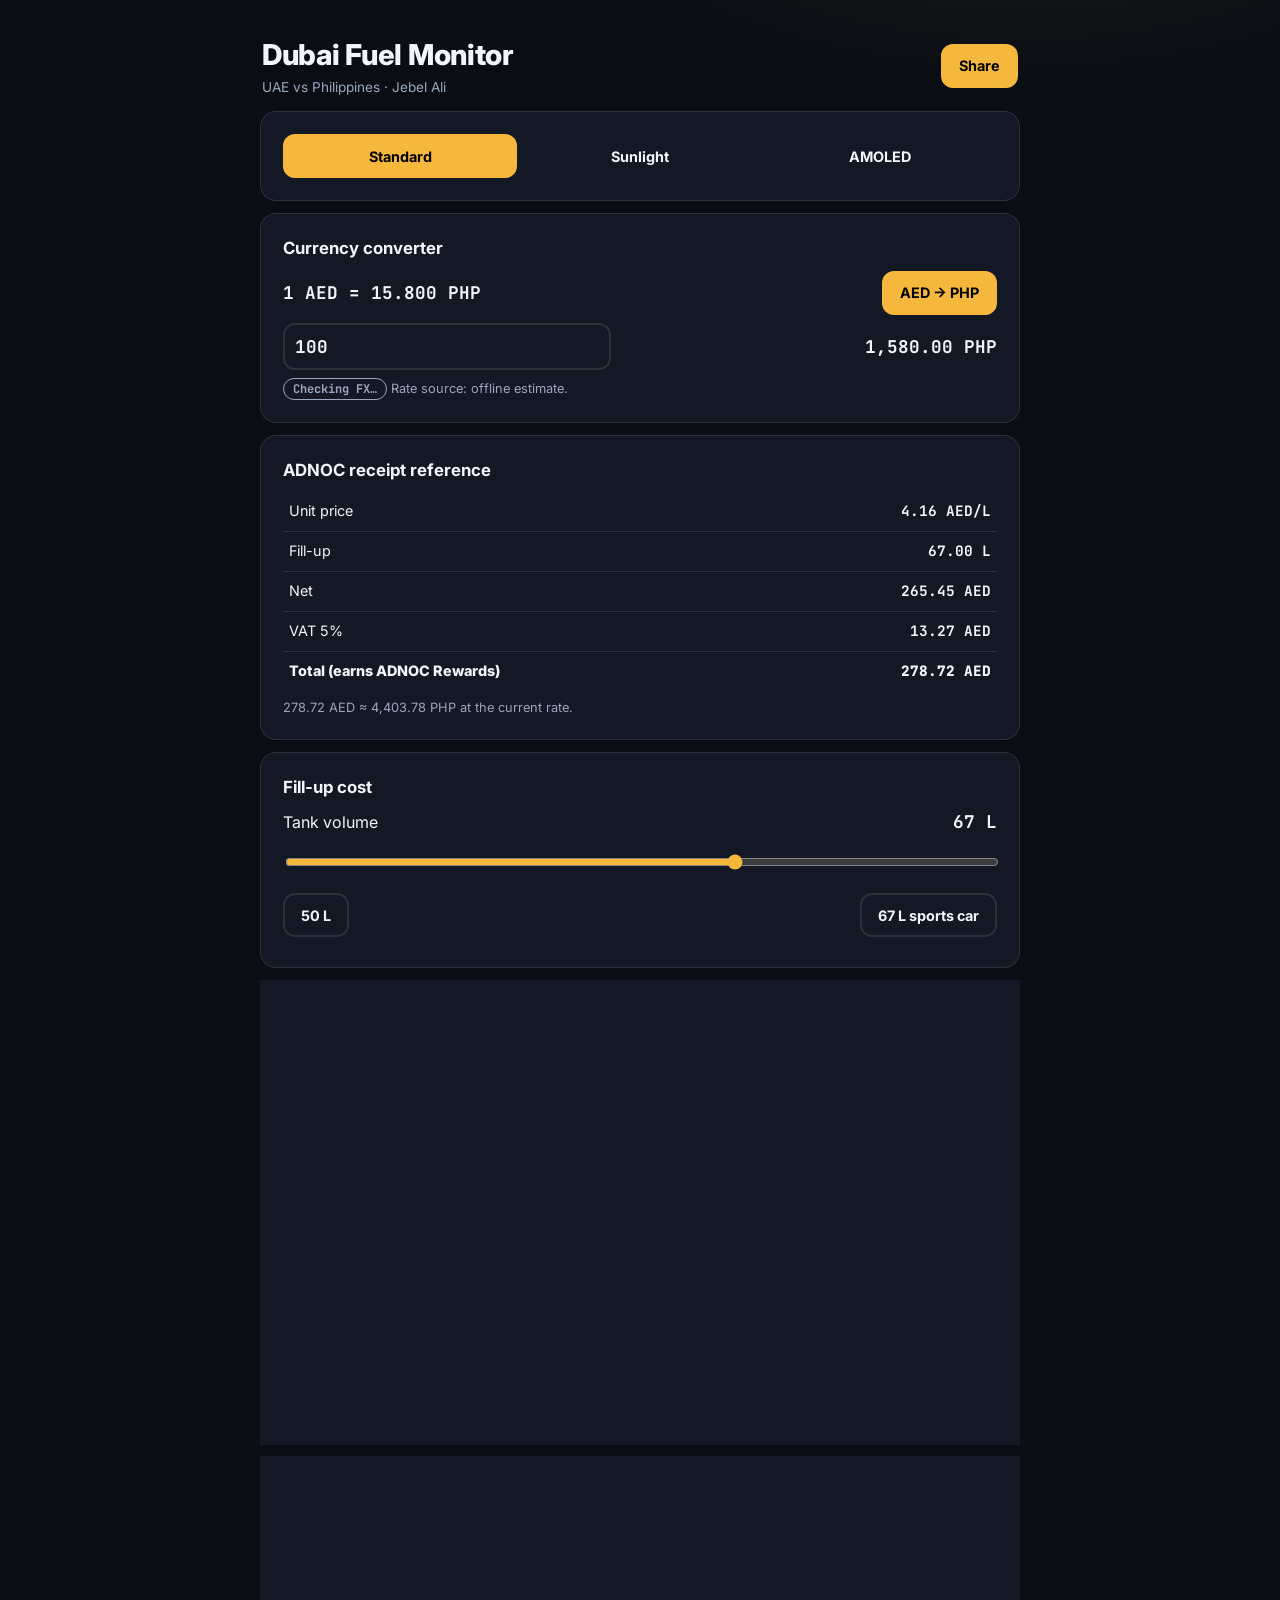
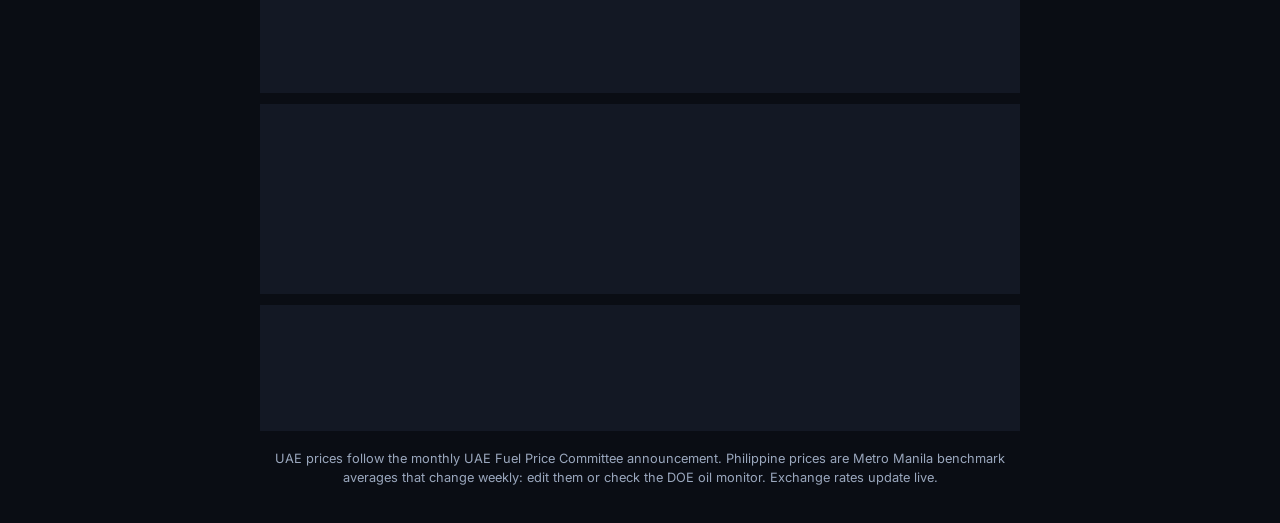
==== index.html @ 7c552c9c "Add files via upload" ====
<!DOCTYPE html>
<html lang="en">
<head>
<meta charset="utf-8">
<meta name="viewport" content="width=device-width, initial-scale=1.0, maximum-scale=1.0, user-scalable=no, viewport-fit=cover">
<title>Dubai Fuel Monitor – UAE vs Philippines Fuel Prices | Jebel Ali</title>
<meta name="description" content="Daily UAE vs Philippines fuel price comparison, AED to PHP converter and fuel news for Jebel Ali, Discovery Gardens and Sheikh Zayed Road.">
<link rel="canonical" href="https://esp046-cyber.github.io/dubaijebelalinews/">
<meta property="og:type" content="website">
<meta property="og:title" content="Dubai Fuel Monitor – UAE vs PH Prices">
<meta property="og:description" content="Live AED↔PHP fuel comparison and daily fuel news for Dubai.">
<meta property="og:url" content="https://esp046-cyber.github.io/dubaijebelalinews/">
<meta property="og:image" content="https://esp046-cyber.github.io/dubaijebelalinews/og-image.png">
<meta name="twitter:card" content="summary_large_image">
<meta name="twitter:title" content="Dubai Fuel Monitor – UAE vs PH Prices">
<meta name="twitter:image" content="https://esp046-cyber.github.io/dubaijebelalinews/og-image.png">
<meta name="theme-color" content="#0a0d14">
<meta name="apple-mobile-web-app-capable" content="yes">
<meta name="mobile-web-app-capable" content="yes">
<meta name="apple-mobile-web-app-status-bar-style" content="black-translucent">
<meta name="apple-mobile-web-app-title" content="DubaiFuel">
<link rel="manifest" href="manifest.webmanifest">
<link rel="apple-touch-icon" href="apple-touch-icon.png">
<link rel="icon" type="image/svg+xml" href="favicon.svg">
<link rel="icon" type="image/png" sizes="32x32" href="icons/favicon-32x32.png">
<link rel="icon" type="image/png" sizes="16x16" href="icons/favicon-16x16.png">
<link rel="preconnect" href="https://fonts.googleapis.com">
<link rel="preconnect" href="https://fonts.gstatic.com" crossorigin>
<link href="https://fonts.googleapis.com/css2?family=Inter:wght@400;600;800&family=JetBrains+Mono:wght@500;700&display=swap" rel="stylesheet">
<link rel="stylesheet" href="css/styles.css">
</head>
<body>
<div id="ptr" class="ptr" aria-hidden="true">Release to refresh</div>
<header class="top">
  <div>
    <h1>Dubai Fuel Monitor</h1>
    <p class="sub">UAE vs Philippines · Jebel Ali</p>
  </div>
  <button id="shareBtn" class="btn">Share</button>
</header>

<div id="installBar" class="install" hidden>
  <span>Install Dubai Fuel on your device</span>
  <button id="installBtn" class="btn">Install</button>
  <button id="installClose" class="btn ghost" aria-label="Dismiss">✕</button>
</div>

<main>
  <section class="card modes" aria-label="Display mode">
    <button data-mode="standard" class="seg on">Standard</button>
    <button data-mode="sunlight" class="seg">Sunlight</button>
    <button data-mode="battery" class="seg">AMOLED</button>
  </section>

  <section class="card">
    <h2>Currency converter</h2>
    <div class="row">
      <span class="mono big" id="rateTxt">1 AED = … PHP</span>
      <button id="dirBtn" class="btn">AED → PHP</button>
    </div>
    <div class="row">
      <input id="amt" type="number" inputmode="decimal" value="100" min="0" aria-label="Amount">
      <span class="mono big" id="convOut">—</span>
    </div>
    <p class="note"><span id="fxBadge" class="pill">Checking FX…</span> <span id="rateSrc"></span></p>
  </section>

  <section class="card">
    <h2>ADNOC receipt reference</h2>
    <table class="tbl">
      <tr><td>Unit price</td><td class="mono">4.16 AED/L</td></tr>
      <tr><td>Fill-up</td><td class="mono">67.00 L</td></tr>
      <tr><td>Net</td><td class="mono">265.45 AED</td></tr>
      <tr><td>VAT 5%</td><td class="mono">13.27 AED</td></tr>
      <tr class="tot"><td>Total (earns ADNOC Rewards)</td><td class="mono">278.72 AED</td></tr>
    </table>
    <p class="note" id="receiptPhp"></p>
  </section>

  <section class="card">
    <h2>Fill-up cost</h2>
    <label class="row" for="vol"><span>Tank volume</span><span class="mono big"><output id="volOut">67</output> L</span></label>
    <input id="vol" type="range" min="10" max="100" value="67">
    <div class="row presets"><button class="btn ghost" data-v="50">50 L</button><button class="btn ghost" data-v="67">67 L sports car</button></div>
  </section>

  <section class="card">
    <h2>Fuel matrix: UAE vs Philippines</h2>
    <p class="note">UAE: ADNOC / Emarat / ENOC · PH: Petron / Shell / Caltex (Metro Manila & Luzon avg). Tap a price to edit it.</p>
    <div class="scroll"><table class="tbl matrix" id="matrix"></table></div>
    <p class="note" id="priceStatus"></p>
    <p class="note" id="matrixNote"></p>
    <div class="row"><button id="syncPrices" class="btn ghost">Sync UAE prices</button><button id="resetPrices" class="btn ghost">Reset to baseline</button></div>
  </section>

  <section class="card">
    <h2>Area localizer</h2>
    <ul class="areas">
      <li><b>Jebel Ali Free Zone (JAFZA)</b> – ADNOC and ENOC outlets along the JAFZA and Sheikh Zayed Road corridor.</li>
      <li><b>Discovery Gardens</b> – Nearby stations on Al Furjan / Jebel Ali Hills side; check ENOC Link stations.</li>
      <li><b>The Gardens</b> – Short drive to AGAC-area service stations and the E11 corridor.</li>
    </ul>
    <a class="btn" target="_blank" rel="noopener" href="https://www.google.com/maps/search/fuel+station+near+Jebel+Ali">Open nearby stations</a>
  </section>

  <section class="card">
    <div class="row"><h2>Fuel &amp; energy news</h2><button id="refreshNews" class="btn ghost">Refresh</button></div>
    <p class="note" id="newsStatus"></p>
    <ul id="news" class="news"></ul>
    <h3 class="sub2">Official sources</h3>
    <div id="fallbackCards" class="fallback"></div>
  </section>

  <section class="card">
    <h2>Add to Home Screen</h2>
    <button id="iosBtn" class="btn">iPhone / iPad guide</button>
  </section>
  <p class="note foot">UAE prices follow the monthly UAE Fuel Price Committee announcement. Philippine prices are Metro Manila benchmark averages that change weekly: edit them or check the DOE oil monitor. Exchange rates update live.</p>
</main>

<div id="iosModal" class="modal" hidden>
  <div class="sheet">
    <h2>Install on iPhone</h2>
    <ol>
      <li>Open this page in <b>Safari</b>.</li>
      <li>Tap the <b>Share</b> icon.</li>
      <li>Choose <b>Add to Home Screen</b>.</li>
      <li>Tap <b>Add</b>. The app opens full screen, even offline.</li>
    </ol>
    <button id="iosClose" class="btn">Got it</button>
  </div>
</div>
<div id="toast" class="toast" role="status" aria-live="polite"></div>
<script src="js/news-fetcher.js"></script>
<script src="js/app.js"></script>
</body>
</html>
---- css/styles.css ----
:root{
  --bg:#0a0d14;--card:rgba(24,30,44,.72);--line:rgba(255,255,255,.1);--text:#f2f5fa;--muted:#9aa7bd;
  --accent:#f5b83d;--accent-text:#000;--good:#3ddc97;--bad:#ff6b6b;--blur:blur(14px);--radius:16px;
  --sat:env(safe-area-inset-top,0px);--sab:env(safe-area-inset-bottom,0px);
}
body.sunlight-mode{
  --bg:#fff;--card:#fff;--line:#000;--text:#000;--muted:#000;--accent:#000;--accent-text:#fff;--good:#000;--bad:#000;--blur:none;
}
body.battery-save{
  --bg:#000;--card:#000;--line:#26323a;--text:#d7e4ea;--muted:#7f929c;--accent:#4fd1c5;--accent-text:#000;--good:#5fe3a1;--bad:#ff8a8a;--blur:none;
}
*{box-sizing:border-box;-webkit-tap-highlight-color:transparent}
html{-webkit-text-size-adjust:100%}
body{margin:0;background:var(--bg);color:var(--text);font:400 16px/1.45 Inter,system-ui,-apple-system,sans-serif;
  padding:calc(var(--sat) + 12px) 14px calc(var(--sab) + 28px);min-height:100vh;
  background-image:radial-gradient(900px 500px at 80% -10%,rgba(245,184,61,.12),transparent 60%)}
body.sunlight-mode,body.battery-save{background-image:none}
body.sunlight-mode{font-weight:600}
body.sunlight-mode h1,body.sunlight-mode h2{font-weight:800}
body.sunlight-mode .card{border:2px solid #000;box-shadow:none}
body.battery-save *,body.battery-save *::before{animation:none!important;transition:none!important}
main,.top,.install{max-width:760px;margin:0 auto}
.top{display:flex;justify-content:space-between;align-items:center;padding:6px 2px 14px}
h1{font-size:1.45rem;margin:0;font-weight:800;letter-spacing:-.01em}
h2{font-size:1.05rem;margin:0 0 10px;font-weight:700}
.sub{margin:2px 0 0;color:var(--muted);font-size:.85rem}
.card{background:var(--card);border:1px solid var(--line);border-radius:var(--radius);padding:16px;margin-bottom:12px;
  -webkit-backdrop-filter:var(--blur);backdrop-filter:var(--blur)}
.row{display:flex;justify-content:space-between;align-items:center;gap:10px;margin:8px 0}
.mono{font-family:'JetBrains Mono',ui-monospace,Menlo,monospace;font-weight:700}
.big{font-size:1.1rem}
.note{color:var(--muted);font-size:.8rem;margin:8px 0 0}
.foot{text-align:center;padding:8px 12px}
.btn{appearance:none;border:2px solid var(--accent);background:var(--accent);color:var(--accent-text);font:700 .9rem Inter,sans-serif;
  padding:10px 16px;border-radius:12px;cursor:pointer;text-decoration:none;display:inline-block;min-height:44px}
.btn.ghost{background:transparent;color:var(--text);border-color:var(--line)}
body.sunlight-mode .btn.ghost{border-color:#000}
.btn:focus-visible,input:focus-visible{outline:3px solid var(--accent);outline-offset:2px}
body.sunlight-mode .btn:focus-visible,body.sunlight-mode input:focus-visible{outline-color:#000}
.modes{display:flex;gap:6px;padding:6px}
.seg{flex:1;min-height:44px;border:2px solid transparent;background:transparent;color:var(--text);font:700 .9rem Inter,sans-serif;border-radius:12px;cursor:pointer}
.seg.on{background:var(--accent);color:var(--accent-text)}
input[type=number]{width:46%;font:700 1.1rem 'JetBrains Mono',monospace;padding:10px;border-radius:12px;border:2px solid var(--line);background:transparent;color:var(--text)}
input[type=range]{width:100%;accent-color:var(--accent);height:34px}
.tbl{width:100%;border-collapse:collapse;font-size:.9rem}
.tbl td,.tbl th{padding:9px 6px;border-bottom:1px solid var(--line);text-align:right;white-space:nowrap}
.tbl td:first-child,.tbl th:first-child{text-align:left;white-space:normal}
.tbl th{color:var(--muted);font-weight:600;font-size:.75rem}
body.sunlight-mode .tbl th{color:#000}
.tbl .tot td{font-weight:800;border-bottom:0}
.scroll{overflow-x:auto}
.matrix td.price{cursor:pointer;text-decoration:underline dotted}
.pill{display:inline-block;padding:2px 9px;border-radius:99px;font:700 .75rem 'JetBrains Mono',monospace;border:1.5px solid currentColor}
.pill.good{color:var(--good)}.pill.bad{color:var(--bad)}
.areas{padding-left:18px;margin:0 0 12px;font-size:.9rem}.areas li{margin-bottom:8px}
.news{list-style:none;padding:0;margin:0}
.news li{padding:10px 0;border-bottom:1px solid var(--line)}
.news a{color:var(--text);font-weight:600;text-decoration:none}
.news small{display:block;color:var(--muted);margin-top:2px}
.news .sh{margin-top:6px;font-size:.75rem;padding:6px 12px;min-height:32px}
.install{display:flex;align-items:center;gap:8px;background:var(--card);border:1px solid var(--accent);border-radius:14px;padding:10px 12px;margin-bottom:12px}
.install span{flex:1;font-size:.88rem}
.modal{position:fixed;inset:0;background:rgba(0,0,0,.65);display:flex;align-items:flex-end;justify-content:center;z-index:50}
.modal[hidden],.install[hidden]{display:none}
.sheet{background:var(--bg);color:var(--text);border:2px solid var(--line);border-radius:20px 20px 0 0;width:100%;max-width:520px;padding:20px 20px calc(var(--sab) + 20px)}
.toast{position:fixed;left:50%;bottom:calc(var(--sab) + 20px);transform:translate(-50%,20px);background:var(--accent);color:var(--accent-text);
  padding:10px 16px;border-radius:12px;font-weight:700;opacity:0;pointer-events:none;transition:.25s;z-index:60}
.toast.show{opacity:1;transform:translate(-50%,0)}
.ptr{position:fixed;top:calc(var(--sat) + 4px);left:50%;transform:translate(-50%,-80px);background:var(--accent);color:var(--accent-text);
  padding:6px 14px;border-radius:99px;font-size:.8rem;font-weight:700;transition:transform .2s;z-index:40}
.ptr.on{transform:translate(-50%,0)}
@media (min-width:768px){body{padding-top:28px}h1{font-size:1.8rem}.card{padding:22px}}
@media (prefers-reduced-motion:reduce){*{transition:none!important;animation:none!important}}
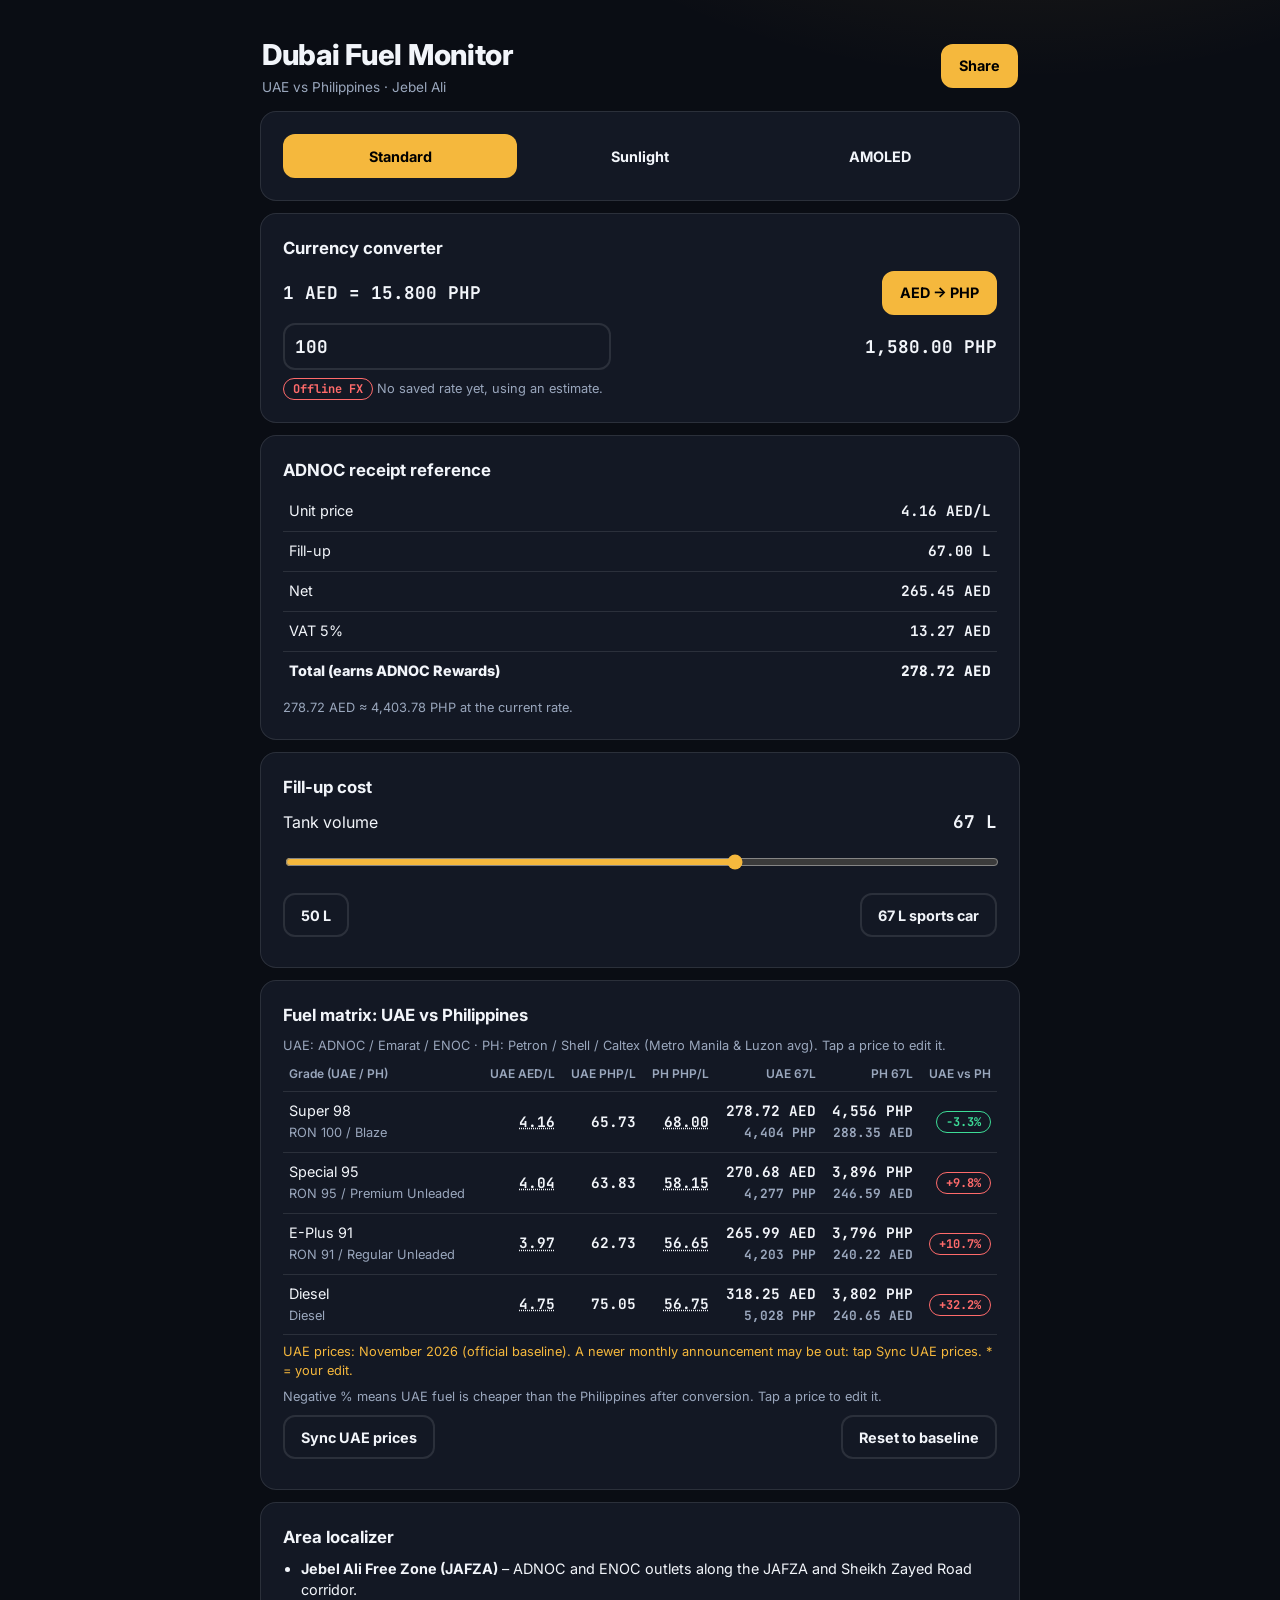
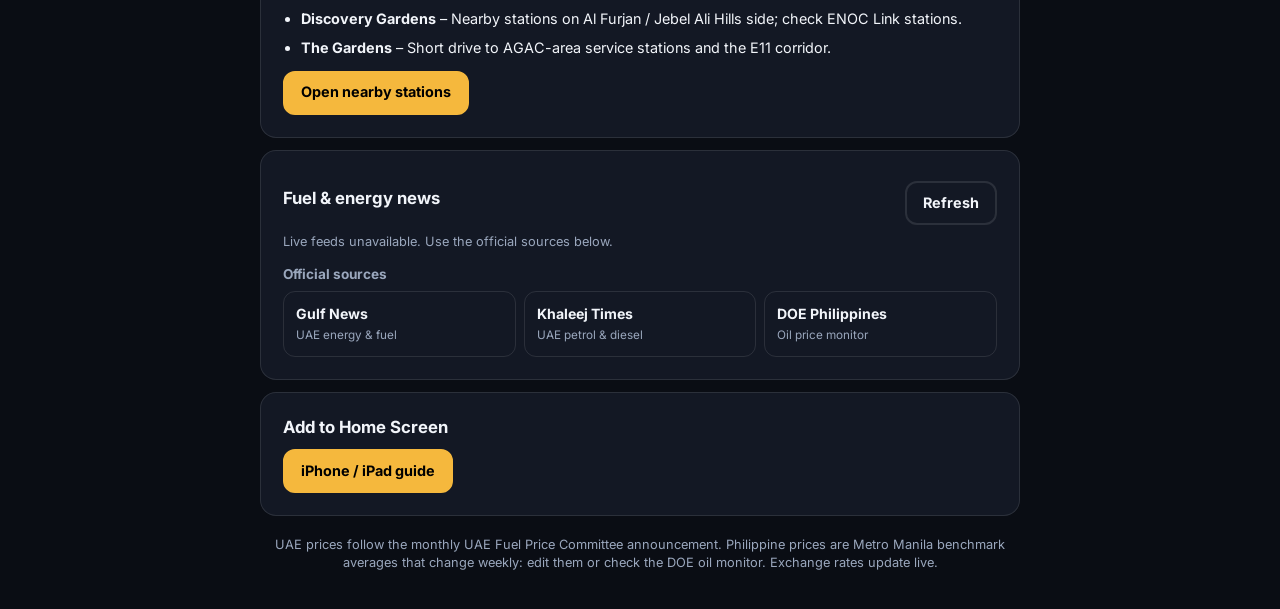
==== commit 478c8f62: "Add files via upload" ====
--- a/index.html
+++ b/index.html
@@ -19,15 +19,15 @@
 <meta name="mobile-web-app-capable" content="yes">
 <meta name="apple-mobile-web-app-status-bar-style" content="black-translucent">
 <meta name="apple-mobile-web-app-title" content="DubaiFuel">
-<link rel="manifest" href="manifest.webmanifest">
-<link rel="apple-touch-icon" href="apple-touch-icon.png">
-<link rel="icon" type="image/svg+xml" href="favicon.svg">
-<link rel="icon" type="image/png" sizes="32x32" href="icons/favicon-32x32.png">
-<link rel="icon" type="image/png" sizes="16x16" href="icons/favicon-16x16.png">
+<link rel="manifest" href="./manifest.webmanifest">
+<link rel="apple-touch-icon" href="./apple-touch-icon.png">
+<link rel="icon" type="image/svg+xml" href="./favicon.svg">
+<link rel="icon" type="image/png" sizes="32x32" href="./icons/favicon-32x32.png">
+<link rel="icon" type="image/png" sizes="16x16" href="./icons/favicon-16x16.png">
 <link rel="preconnect" href="https://fonts.googleapis.com">
 <link rel="preconnect" href="https://fonts.gstatic.com" crossorigin>
 <link href="https://fonts.googleapis.com/css2?family=Inter:wght@400;600;800&family=JetBrains+Mono:wght@500;700&display=swap" rel="stylesheet">
-<link rel="stylesheet" href="css/styles.css">
+<link rel="stylesheet" href="./css/styles.css">
 </head>
 <body>
 <div id="ptr" class="ptr" aria-hidden="true">Release to refresh</div>
@@ -131,7 +131,7 @@
   </div>
 </div>
 <div id="toast" class="toast" role="status" aria-live="polite"></div>
-<script src="js/news-fetcher.js"></script>
-<script src="js/app.js"></script>
+<script src="./js/news-fetcher.js"></script>
+<script src="./js/app.js"></script>
 </body>
 </html>
--- a/css/styles.css
+++ b/css/styles.css
@@ -71,3 +71,9 @@
 .ptr.on{transform:translate(-50%,0)}
 @media (min-width:768px){body{padding-top:28px}h1{font-size:1.8rem}.card{padding:22px}}
 @media (prefers-reduced-motion:reduce){*{transition:none!important;animation:none!important}}
+
+.sub2{margin:14px 0 6px;font-size:.85rem;color:var(--muted)}
+.fallback{display:grid;grid-template-columns:repeat(auto-fit,minmax(150px,1fr));gap:8px}
+.fallback a{display:block;padding:12px;border:1.5px solid var(--line);border-radius:12px;color:var(--text);text-decoration:none;font-weight:700;font-size:.88rem}
+.fallback a small{display:block;color:var(--muted);font-weight:400;margin-top:2px}
+.pill.warn{color:var(--accent)}
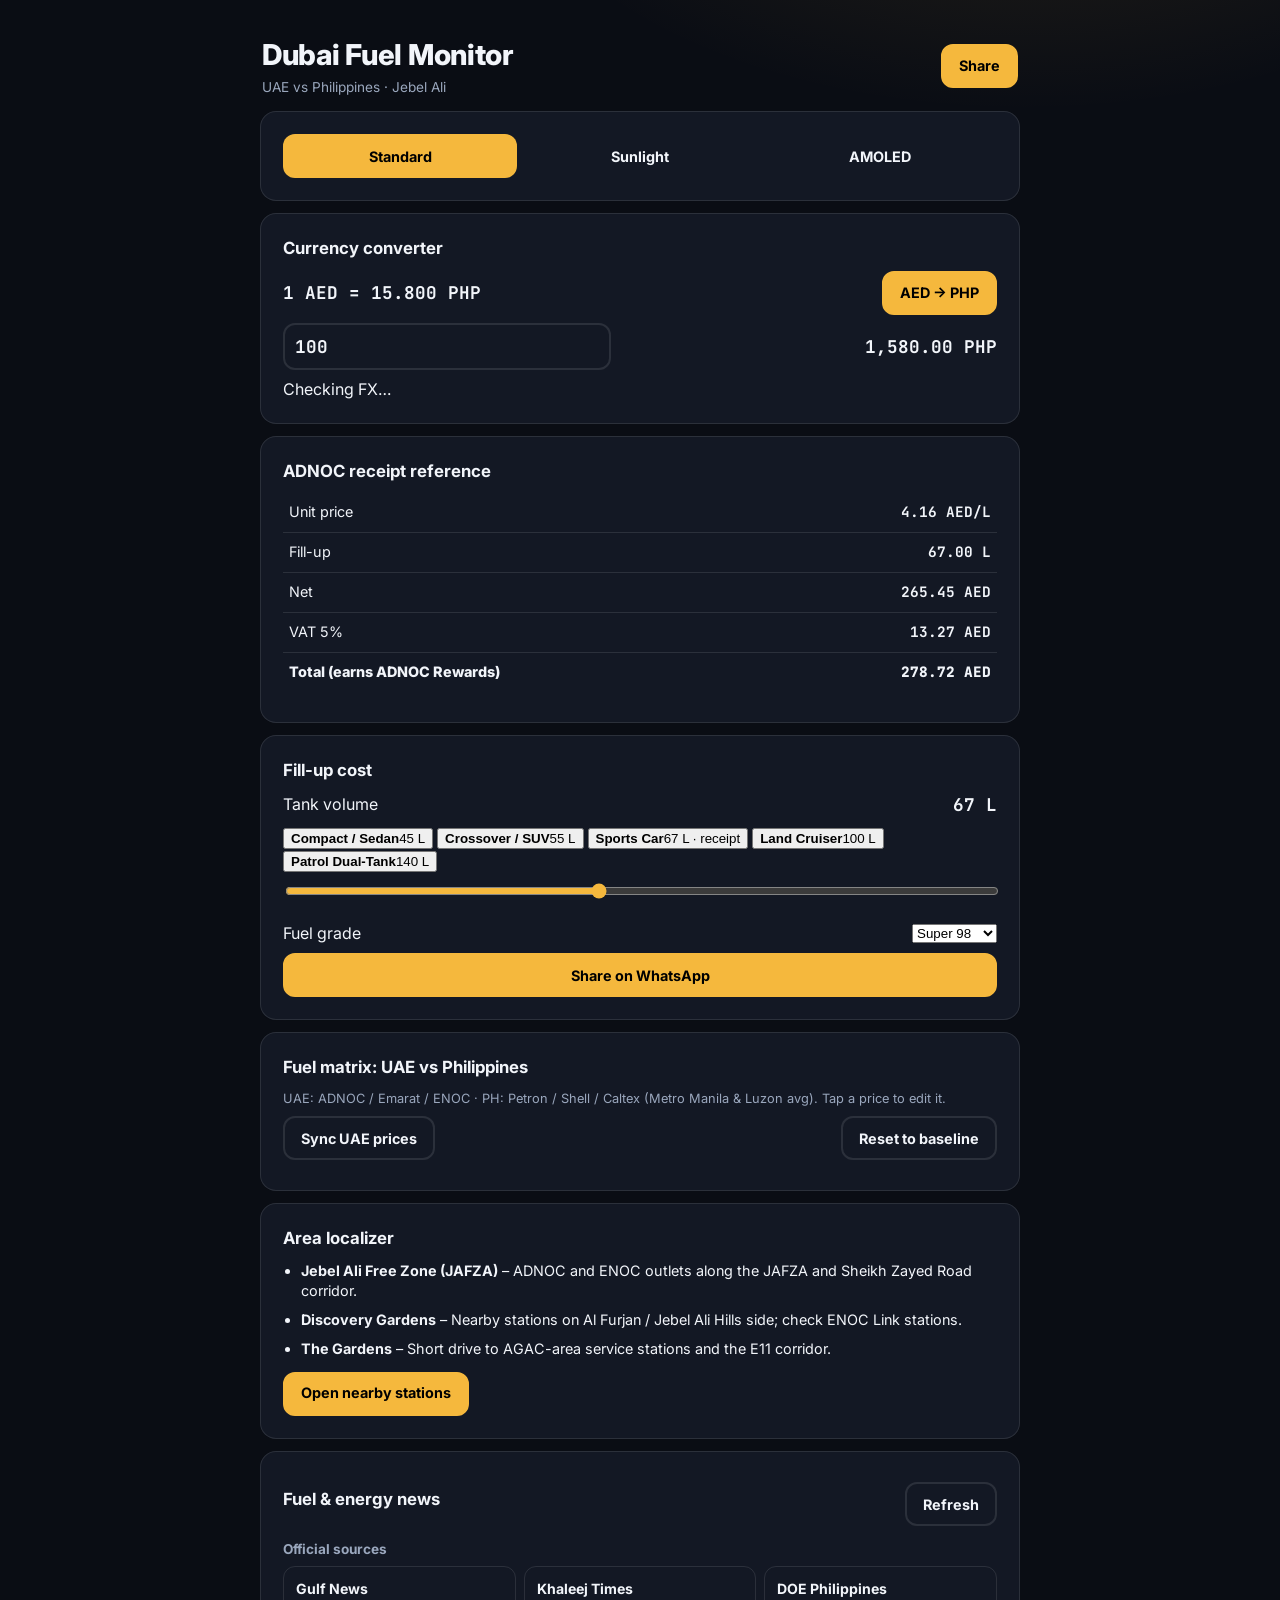
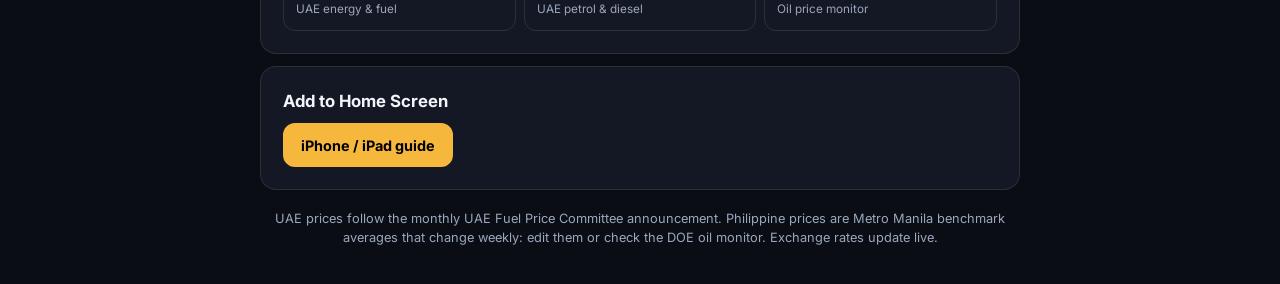
==== commit c57f46d2: "Add files via upload" ====
--- a/index.html
+++ b/index.html
@@ -62,7 +62,7 @@
       <input id="amt" type="number" inputmode="decimal" value="100" min="0" aria-label="Amount">
       <span class="mono big" id="convOut">—</span>
     </div>
-    <p class="note"><span id="fxBadge" class="pill">Checking FX…</span> <span id="rateSrc"></span></p>
+    <div id="fxPill" class="fx" role="status" aria-live="polite"><span class="dot" aria-hidden="true"></span><span id="fxText">Checking FX…</span></div>
   </section>
 
   <section class="card">
@@ -80,14 +80,24 @@
   <section class="card">
     <h2>Fill-up cost</h2>
     <label class="row" for="vol"><span>Tank volume</span><span class="mono big"><output id="volOut">67</output> L</span></label>
-    <input id="vol" type="range" min="10" max="100" value="67">
-    <div class="row presets"><button class="btn ghost" data-v="50">50 L</button><button class="btn ghost" data-v="67">67 L sports car</button></div>
+    <div class="vpresets" id="vpresets" role="group" aria-label="Vehicle presets">
+      <button class="vp" data-v="45"><b>Compact / Sedan</b><span>45 L</span></button>
+      <button class="vp" data-v="55"><b>Crossover / SUV</b><span>55 L</span></button>
+      <button class="vp" data-v="67"><b>Sports Car</b><span>67 L · receipt</span></button>
+      <button class="vp" data-v="100"><b>Land Cruiser</b><span>100 L</span></button>
+      <button class="vp" data-v="140"><b>Patrol Dual-Tank</b><span>140 L</span></button>
+    </div>
+    <input id="vol" type="range" min="10" max="140" value="67" aria-label="Tank volume in litres">
+    <div class="row"><label for="gradeSel">Fuel grade</label>
+      <select id="gradeSel"><option value="0">Super 98</option><option value="1">Special 95</option><option value="2">E-Plus 91</option><option value="3">Diesel</option></select></div>
+    <button id="waBtn" class="btn wa" style="width:100%">Share on WhatsApp</button>
   </section>
 
   <section class="card">
     <h2>Fuel matrix: UAE vs Philippines</h2>
     <p class="note">UAE: ADNOC / Emarat / ENOC · PH: Petron / Shell / Caltex (Metro Manila & Luzon avg). Tap a price to edit it.</p>
     <div class="scroll"><table class="tbl matrix" id="matrix"></table></div>
+    <div class="mcards" id="matrixCards"></div>
     <p class="note" id="priceStatus"></p>
     <p class="note" id="matrixNote"></p>
     <div class="row"><button id="syncPrices" class="btn ghost">Sync UAE prices</button><button id="resetPrices" class="btn ghost">Reset to baseline</button></div>
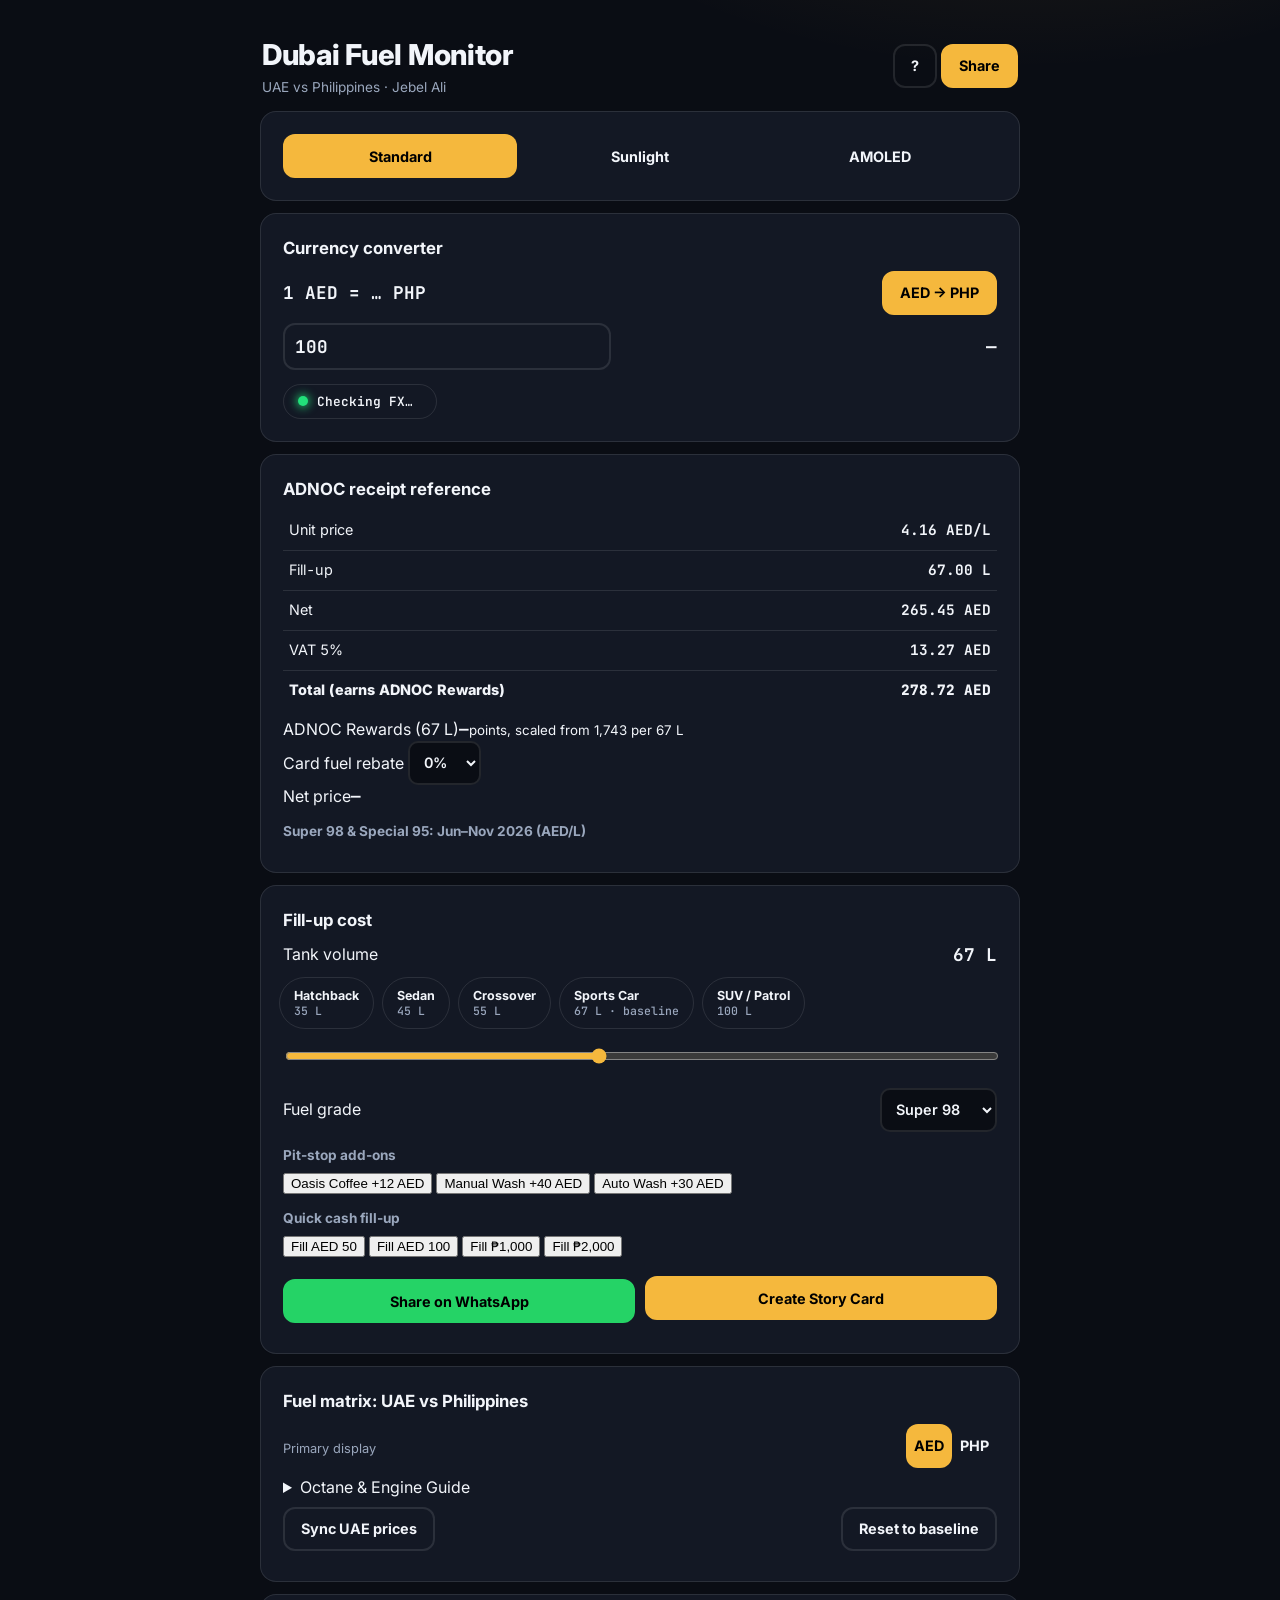
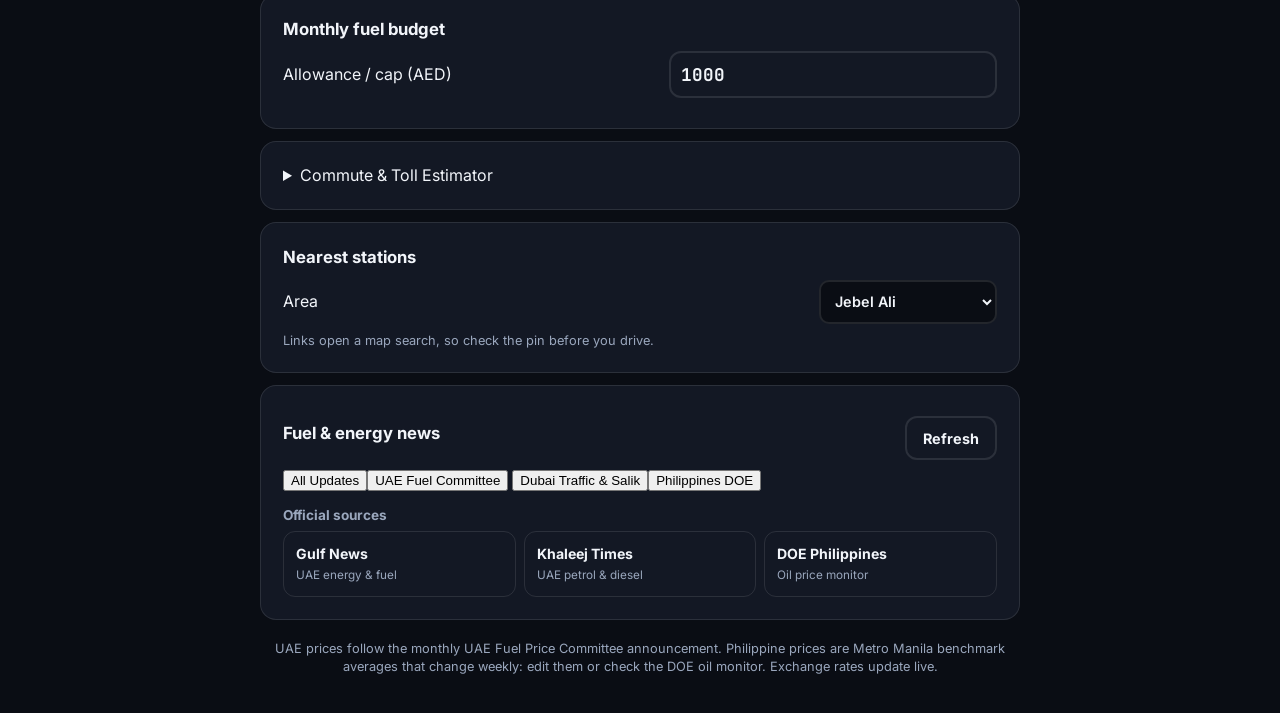
==== commit bdc96cef: "Add files via upload" ====
--- a/index.html
+++ b/index.html
@@ -5,15 +5,15 @@
 <meta name="viewport" content="width=device-width, initial-scale=1.0, maximum-scale=1.0, user-scalable=no, viewport-fit=cover">
 <title>Dubai Fuel Monitor – UAE vs Philippines Fuel Prices | Jebel Ali</title>
 <meta name="description" content="Daily UAE vs Philippines fuel price comparison, AED to PHP converter and fuel news for Jebel Ali, Discovery Gardens and Sheikh Zayed Road.">
-<link rel="canonical" href="https://esp046-cyber.github.io/dubaijebelalinews/">
+<link rel="canonical" href="https://esp046-cyber.github.io/uaegasoline/">
 <meta property="og:type" content="website">
 <meta property="og:title" content="Dubai Fuel Monitor – UAE vs PH Prices">
 <meta property="og:description" content="Live AED↔PHP fuel comparison and daily fuel news for Dubai.">
-<meta property="og:url" content="https://esp046-cyber.github.io/dubaijebelalinews/">
-<meta property="og:image" content="https://esp046-cyber.github.io/dubaijebelalinews/og-image.png">
+<meta property="og:url" content="https://esp046-cyber.github.io/uaegasoline/">
+<meta property="og:image" content="https://esp046-cyber.github.io/uaegasoline/og-image.png">
 <meta name="twitter:card" content="summary_large_image">
 <meta name="twitter:title" content="Dubai Fuel Monitor – UAE vs PH Prices">
-<meta name="twitter:image" content="https://esp046-cyber.github.io/dubaijebelalinews/og-image.png">
+<meta name="twitter:image" content="https://esp046-cyber.github.io/uaegasoline/og-image.png">
 <meta name="theme-color" content="#0a0d14">
 <meta name="apple-mobile-web-app-capable" content="yes">
 <meta name="mobile-web-app-capable" content="yes">
@@ -32,20 +32,24 @@
 <body>
 <div id="ptr" class="ptr" aria-hidden="true">Release to refresh</div>
 <header class="top">
-  <div>
-    <h1>Dubai Fuel Monitor</h1>
-    <p class="sub">UAE vs Philippines · Jebel Ali</p>
+  <div><h1>Dubai Fuel Monitor</h1><p class="sub">UAE vs Philippines · Jebel Ali</p></div>
+  <div class="hbtns">
+    <button id="helpBtn" class="btn ghost" aria-label="How to install on iPhone">?</button>
+    <button id="shareBtn" class="btn" aria-label="Share fuel prices">Share</button>
   </div>
-  <button id="shareBtn" class="btn">Share</button>
 </header>
-
 <div id="installBar" class="install" hidden>
   <span>Install Dubai Fuel on your device</span>
   <button id="installBtn" class="btn">Install</button>
-  <button id="installClose" class="btn ghost" aria-label="Dismiss">✕</button>
+  <button id="installClose" class="btn ghost" aria-label="Dismiss install banner">✕</button>
 </div>
-
 <main>
+  <section class="trackers" aria-label="Price announcement trackers"><div class="trk" id="trkUae"></div><div class="trk" id="trkPh"></div></section>
+  <section id="tipBanner" class="card tip" hidden>
+    <div class="row"><h2>UAE Driving Efficiency</h2><button id="tipClose" class="btn ghost" aria-label="Dismiss driving efficiency tip">✕</button></div>
+    <p class="note" id="tipText"></p>
+  </section>
+
   <section class="card modes" aria-label="Display mode">
     <button data-mode="standard" class="seg on">Standard</button>
     <button data-mode="sunlight" class="seg">Sunlight</button>
@@ -54,15 +58,12 @@
 
   <section class="card">
     <h2>Currency converter</h2>
+    <div class="row"><span class="mono big" id="rateTxt">1 AED = … PHP</span><button id="dirBtn" class="btn">AED → PHP</button></div>
     <div class="row">
-      <span class="mono big" id="rateTxt">1 AED = … PHP</span>
-      <button id="dirBtn" class="btn">AED → PHP</button>
-    </div>
-    <div class="row">
-      <input id="amt" type="number" inputmode="decimal" value="100" min="0" aria-label="Amount">
+      <input id="amt" type="number" inputmode="decimal" step="any" min="0" value="100" aria-label="Amount to convert">
       <span class="mono big" id="convOut">—</span>
     </div>
-    <div id="fxPill" class="fx" role="status" aria-live="polite"><span class="dot" aria-hidden="true"></span><span id="fxText">Checking FX…</span></div>
+    <div id="fxPill" class="fx" role="status" aria-live="polite"><span class="dot" aria-hidden="true"></span><span id="fxText">Checking FX…</span><span id="fxAge" class="fxage"></span></div>
   </section>
 
   <section class="card">
@@ -75,27 +76,59 @@
       <tr class="tot"><td>Total (earns ADNOC Rewards)</td><td class="mono">278.72 AED</td></tr>
     </table>
     <p class="note" id="receiptPhp"></p>
+    <div class="strip" aria-label="Loyalty and cashback">
+      <div><span class="lbl">ADNOC Rewards (<span id="ptsL">67</span> L)</span><b class="mono" id="pts">—</b><small>points, scaled from 1,743 per 67 L</small></div>
+      <div><label class="lbl" for="cbSel">Card fuel rebate</label>
+        <select id="cbSel"><option value="0">0%</option><option value="5">5%</option><option value="10">10%</option></select></div>
+      <div><span class="lbl">Net price</span><b class="mono" id="netAed">—</b><small id="netPhp"></small></div>
+    </div>
+    <h3 class="sub2">Super 98 &amp; Special 95: Jun–Nov 2026 (AED/L)</h3>
+    <div id="spark" class="spark"></div><p class="note" id="sparkNote"></p>
   </section>
 
   <section class="card">
     <h2>Fill-up cost</h2>
     <label class="row" for="vol"><span>Tank volume</span><span class="mono big"><output id="volOut">67</output> L</span></label>
     <div class="vpresets" id="vpresets" role="group" aria-label="Vehicle presets">
-      <button class="vp" data-v="45"><b>Compact / Sedan</b><span>45 L</span></button>
-      <button class="vp" data-v="55"><b>Crossover / SUV</b><span>55 L</span></button>
-      <button class="vp" data-v="67"><b>Sports Car</b><span>67 L · receipt</span></button>
-      <button class="vp" data-v="100"><b>Land Cruiser</b><span>100 L</span></button>
-      <button class="vp" data-v="140"><b>Patrol Dual-Tank</b><span>140 L</span></button>
+      <button class="vp" data-v="35"><b>Hatchback</b><span>35 L</span></button>
+      <button class="vp" data-v="45"><b>Sedan</b><span>45 L</span></button>
+      <button class="vp" data-v="55"><b>Crossover</b><span>55 L</span></button>
+      <button class="vp" data-v="67"><b>Sports Car</b><span>67 L · baseline</span></button>
+      <button class="vp" data-v="100"><b>SUV / Patrol</b><span>100 L</span></button>
     </div>
     <input id="vol" type="range" min="10" max="140" value="67" aria-label="Tank volume in litres">
     <div class="row"><label for="gradeSel">Fuel grade</label>
       <select id="gradeSel"><option value="0">Super 98</option><option value="1">Special 95</option><option value="2">E-Plus 91</option><option value="3">Diesel</option></select></div>
-    <button id="waBtn" class="btn wa" style="width:100%">Share on WhatsApp</button>
-  </section>
-
-  <section class="card">
+    <h3 class="sub2">Pit-stop add-ons</h3>
+    <div class="pillrow" id="addons">
+      <button class="chip ad" data-k="coffee" aria-pressed="false">Oasis Coffee +12 AED</button>
+      <button class="chip ad" data-k="manual" aria-pressed="false">Manual Wash +40 AED</button>
+      <button class="chip ad" data-k="auto" aria-pressed="false">Auto Wash +30 AED</button>
+    </div>
+    <div class="stop" id="stopOut"></div>
+    <h3 class="sub2">Quick cash fill-up</h3>
+    <div class="pillrow" id="qbPills">
+      <button class="chip qb" data-cur="AED" data-amt="50">Fill AED 50</button>
+      <button class="chip qb" data-cur="AED" data-amt="100">Fill AED 100</button>
+      <button class="chip qb" data-cur="PHP" data-amt="1000">Fill ₱1,000</button>
+      <button class="chip qb" data-cur="PHP" data-amt="2000">Fill ₱2,000</button>
+    </div>
+    <p class="note" id="qbOut"></p>
+    <p class="remit" id="remit"></p>
+    <div class="row"><button id="waBtn" class="btn wa" style="flex:1">Share on WhatsApp</button><button id="storyBtn" class="btn" style="flex:1">Create Story Card</button></div>
+  </section>
+
+  <section class="card" id="matrixSec">
     <h2>Fuel matrix: UAE vs Philippines</h2>
-    <p class="note">UAE: ADNOC / Emarat / ENOC · PH: Petron / Shell / Caltex (Metro Manila & Luzon avg). Tap a price to edit it.</p>
+    <div class="row"><span class="note">Primary display</span>
+      <div class="duo" role="group" aria-label="Primary display currency"><button class="seg on" data-prim="AED">AED</button><button class="seg" data-prim="PHP">PHP</button></div></div>
+    <details class="drawer"><summary>Octane &amp; Engine Guide</summary>
+      <ul>
+        <li><b>Super 98</b> (closest PH match: RON 100 / Blaze): high-compression, turbocharged and performance engines, or any car whose manual asks for 98.</li>
+        <li><b>Special 95</b> (PH: RON 95 / Premium Unleaded): the standard choice for most sedans, crossovers and SUVs.</li>
+        <li><b>E-Plus 91</b> (PH: RON 91 / Regular Unleaded): fleet and commercial vehicles, or cars whose manual explicitly allows 91.</li>
+        <li>In UAE desert heat and heavy loads, a grade below your manual's requirement can cause knocking. Always follow the owner's manual.</li>
+      </ul></details>
     <div class="scroll"><table class="tbl matrix" id="matrix"></table></div>
     <div class="mcards" id="matrixCards"></div>
     <p class="note" id="priceStatus"></p>
@@ -104,40 +137,70 @@
   </section>
 
   <section class="card">
-    <h2>Area localizer</h2>
-    <ul class="areas">
-      <li><b>Jebel Ali Free Zone (JAFZA)</b> – ADNOC and ENOC outlets along the JAFZA and Sheikh Zayed Road corridor.</li>
-      <li><b>Discovery Gardens</b> – Nearby stations on Al Furjan / Jebel Ali Hills side; check ENOC Link stations.</li>
-      <li><b>The Gardens</b> – Short drive to AGAC-area service stations and the E11 corridor.</li>
-    </ul>
-    <a class="btn" target="_blank" rel="noopener" href="https://www.google.com/maps/search/fuel+station+near+Jebel+Ali">Open nearby stations</a>
+    <h2>Monthly fuel budget</h2>
+    <div class="row"><label for="budget">Allowance / cap (AED)</label>
+      <input id="budget" type="number" inputmode="decimal" step="any" min="0" value="1000" aria-label="Monthly fuel budget in AED"></div>
+    <p class="note" id="budgetOut"></p>
+  </section>
+
+  <details class="card drawer" id="commute"><summary>Commute &amp; Toll Estimator</summary>
+    <div class="row"><label for="route">Route</label>
+      <select id="route"><option value="65">Discovery Gardens → Downtown Dubai (65 km round trip)</option>
+        <option value="240">Jebel Ali → Abu Dhabi Corniche (240 km round trip)</option>
+        <option value="85">Dubai Marina → Sharjah (85 km round trip)</option>
+        <option value="custom">Custom distance</option></select></div>
+    <div class="row" id="customKmWrap" hidden><label for="customKm">Round trip (km)</label>
+      <input id="customKm" type="number" inputmode="decimal" step="any" min="0" value="50" aria-label="Custom round trip distance in kilometres"></div>
+    <div class="row"><label for="eff">Fuel economy</label>
+      <select id="eff"><option value="8">8 km/L (SUV)</option><option value="12" selected>12 km/L (Sedan)</option><option value="16">16 km/L (Hybrid)</option></select></div>
+    <div class="row"><label for="gates">Salik gates</label>
+      <select id="gates"><option>0</option><option>1</option><option>2</option><option>3</option><option>4</option><option>5</option><option>6</option><option>7</option><option>8</option></select>
+      <div class="duo" role="group" aria-label="Salik rate"><button class="chip sk on" data-rate="4">AED 4 off-peak</button><button class="chip sk" data-rate="6">AED 6 peak</button></div></div>
+    <div class="row"><span>Carpool split</span>
+      <div class="pillrow" role="group" aria-label="Carpool split">
+        <button class="chip cp on" data-n="1">Solo</button><button class="chip cp" data-n="2">÷ 2</button><button class="chip cp" data-n="3">÷ 3</button><button class="chip cp" data-n="4">÷ 4</button></div></div>
+    <div id="commuteOut" class="stop"></div>
+    <p class="note">Salik rates are as entered here; confirm current tariffs with RTA.</p>
+  </details>
+
+  <section class="card">
+    <h2>Nearest stations</h2>
+    <div class="row"><label for="area">Area</label>
+      <select id="area"><option>Jebel Ali</option><option>Discovery Gardens</option><option>Al Furjan</option><option>Sheikh Zayed Road</option></select></div>
+    <div id="stationsOut"></div>
+    <p class="note">Links open a map search, so check the pin before you drive.</p>
   </section>
 
   <section class="card">
     <div class="row"><h2>Fuel &amp; energy news</h2><button id="refreshNews" class="btn ghost">Refresh</button></div>
+    <div class="pillrow" id="newsFilters" role="group" aria-label="News category">
+      <button class="chip nf on" data-cat="all">All Updates</button><button class="chip nf" data-cat="uae">UAE Fuel Committee</button>
+      <button class="chip nf" data-cat="traffic">Dubai Traffic &amp; Salik</button><button class="chip nf" data-cat="ph">Philippines DOE</button></div>
     <p class="note" id="newsStatus"></p>
     <ul id="news" class="news"></ul>
     <h3 class="sub2">Official sources</h3>
     <div id="fallbackCards" class="fallback"></div>
   </section>
-
-  <section class="card">
-    <h2>Add to Home Screen</h2>
-    <button id="iosBtn" class="btn">iPhone / iPad guide</button>
-  </section>
   <p class="note foot">UAE prices follow the monthly UAE Fuel Price Committee announcement. Philippine prices are Metro Manila benchmark averages that change weekly: edit them or check the DOE oil monitor. Exchange rates update live.</p>
 </main>
 
-<div id="iosModal" class="modal" hidden>
-  <div class="sheet">
-    <h2>Install on iPhone</h2>
-    <ol>
-      <li>Open this page in <b>Safari</b>.</li>
-      <li>Tap the <b>Share</b> icon.</li>
-      <li>Choose <b>Add to Home Screen</b>.</li>
-      <li>Tap <b>Add</b>. The app opens full screen, even offline.</li>
+<div id="iosModal" class="modal" hidden role="dialog" aria-modal="true" aria-labelledby="iosTitle">
+  <div class="sheet"><div class="grab" aria-hidden="true"></div>
+    <h2 id="iosTitle">Install on iPhone</h2>
+    <ol class="steps">
+      <li><svg viewBox="0 0 24 24" width="28" height="28" fill="none" stroke="currentColor" stroke-width="1.8" stroke-linecap="round" stroke-linejoin="round" aria-hidden="true"><path d="M12 3v12M8 7l4-4 4 4"/><path d="M6 11H5a1 1 0 0 0-1 1v8a1 1 0 0 0 1 1h14a1 1 0 0 0 1-1v-8a1 1 0 0 0-1-1h-1"/></svg><span><b>1.</b> Tap the Safari Share icon.</span></li>
+      <li><svg viewBox="0 0 24 24" width="28" height="28" fill="none" stroke="currentColor" stroke-width="1.8" stroke-linecap="round" stroke-linejoin="round" aria-hidden="true"><rect x="4" y="4" width="16" height="16" rx="3"/><path d="M12 8v8M8 12h8"/></svg><span><b>2.</b> Scroll down and select “Add to Home Screen”.</span></li>
+      <li><svg viewBox="0 0 24 24" width="28" height="28" fill="none" stroke="currentColor" stroke-width="1.8" stroke-linecap="round" stroke-linejoin="round" aria-hidden="true"><rect x="7" y="2" width="10" height="20" rx="2.5"/><path d="M11 18.5h2"/></svg><span><b>3.</b> Launch it full-screen from your iPhone home screen.</span></li>
     </ol>
-    <button id="iosClose" class="btn">Got it</button>
+    <button id="iosGot" class="btn" style="width:100%">Got it</button>
+    <button id="iosHide" class="btn ghost" style="width:100%;margin-top:8px">Don’t show again</button>
+  </div>
+</div>
+<div id="storyModal" class="modal" hidden role="dialog" aria-modal="true" aria-label="Story card preview">
+  <div class="sheet"><div class="grab" aria-hidden="true"></div>
+    <img id="storyImg" class="storyimg" alt="Story card preview">
+    <div class="row"><button id="storyDl" class="btn" style="flex:1">Download</button><button id="storyShare" class="btn wa" style="flex:1">Share</button></div>
+    <button id="storyClose" class="btn ghost" style="width:100%">Close</button>
   </div>
 </div>
 <div id="toast" class="toast" role="status" aria-live="polite"></div>
--- a/css/styles.css
+++ b/css/styles.css
@@ -77,3 +77,49 @@
 .fallback a{display:block;padding:12px;border:1.5px solid var(--line);border-radius:12px;color:var(--text);text-decoration:none;font-weight:700;font-size:.88rem}
 .fallback a small{display:block;color:var(--muted);font-weight:400;margin-top:2px}
 .pill.warn{color:var(--accent)}
+
+/* ---- Fuel matrix: scrollable table on wide screens, stacked cards on phones ---- */
+html,body{overflow-x:hidden}
+.mono,.num,.sub-num,.pill,output,input[type=number],.tbl td{font-variant-numeric:tabular-nums}
+.scroll{overflow-x:auto;-webkit-overflow-scrolling:touch}
+.matrix{min-width:580px}
+.mcards{display:none}
+.mcard{border:1px solid var(--line);border-radius:16px;padding:14px;background:var(--card);box-shadow:0 6px 18px rgba(0,0,0,.25);min-width:0}
+.mcard header{display:flex;justify-content:space-between;align-items:flex-start;gap:10px;margin-bottom:10px}
+.mcard h3{margin:0;font-size:1rem;font-weight:800;min-width:0;overflow-wrap:anywhere}
+.mcard h3 span{display:block;font-size:.78rem;font-weight:600;color:var(--muted)}
+.mcard header .pill{flex:none}
+.mcard .cols{display:grid;grid-template-columns:1fr 1fr;gap:10px}
+.mcard .cols>div{border:1px solid var(--line);border-radius:12px;padding:10px;min-width:0}
+.mcard h4{margin:0 0 6px;font-size:.8rem}
+.mcard p{margin:0}
+.mcard .lbl{font-size:.7rem;color:var(--muted);margin-top:6px}
+.mcard .num{font:700 1rem 'JetBrains Mono',ui-monospace,monospace;font-variant-numeric:tabular-nums;overflow-wrap:anywhere}
+.mcard .sub-num{font:500 .78rem 'JetBrains Mono',ui-monospace,monospace;font-variant-numeric:tabular-nums;color:var(--muted)}
+.mcard footer{display:flex;gap:8px;margin-top:10px}
+.mcard footer .btn{flex:1;padding:8px 6px;font-size:.8rem}
+body.sunlight-mode .mcard{border:2px solid #000;box-shadow:none}
+body.sunlight-mode .mcard .cols>div{border:2px solid #000}
+body.battery-save .mcard{box-shadow:none;background:#0d1117}
+@media (max-width:639px){
+  .scroll{display:none}
+  .mcards{display:grid;gap:12px}
+}
+
+/* ---- Vehicle presets + FX status capsule ---- */
+.vpresets{display:flex;gap:8px;overflow-x:auto;-webkit-overflow-scrolling:touch;scroll-snap-type:x proximity;padding:2px 0 8px;margin:0 -4px}
+.vp{flex:none;scroll-snap-align:start;min-height:52px;padding:8px 14px;border-radius:99px;border:1.5px solid var(--line);background:transparent;color:var(--text);
+  font:600 .78rem Inter,sans-serif;text-align:left;cursor:pointer;transition:background .2s,transform .1s}
+.vp b{display:block;font-weight:700}.vp span{font:500 .72rem 'JetBrains Mono',monospace;color:var(--muted);font-variant-numeric:tabular-nums}
+.vp:active{transform:scale(.96)}
+.vp.on{background:var(--accent);border-color:var(--accent);color:var(--accent-text)}.vp.on span{color:var(--accent-text)}
+body.sunlight-mode .vp{border:2px solid #000}
+select{font:600 .9rem Inter,sans-serif;padding:8px 10px;border-radius:10px;border:2px solid var(--line);background:var(--bg);color:var(--text);min-height:44px}
+.btn.wa{background:#25D366;border-color:#25D366;color:#000;margin-top:6px}
+body.sunlight-mode .btn.wa{background:#000;border-color:#000;color:#fff}
+.fx{display:inline-flex;align-items:center;gap:9px;max-width:100%;padding:8px 14px;border-radius:99px;border:1.5px solid var(--line);
+  font:600 .8rem 'JetBrains Mono',ui-monospace,monospace;font-variant-numeric:tabular-nums;margin-top:6px}
+.fx .dot{flex:none;width:10px;height:10px;border-radius:50%;background:#22e07a;box-shadow:0 0 8px 2px rgba(34,224,122,.7);animation:fxpulse 2s ease-in-out infinite}
+.fx.off .dot{background:#ffb020;box-shadow:0 0 8px 2px rgba(255,176,32,.6);animation:none}
+body.sunlight-mode .fx{border:2px solid #000}
+@keyframes fxpulse{0%,100%{opacity:1;transform:scale(1)}50%{opacity:.55;transform:scale(.8)}}
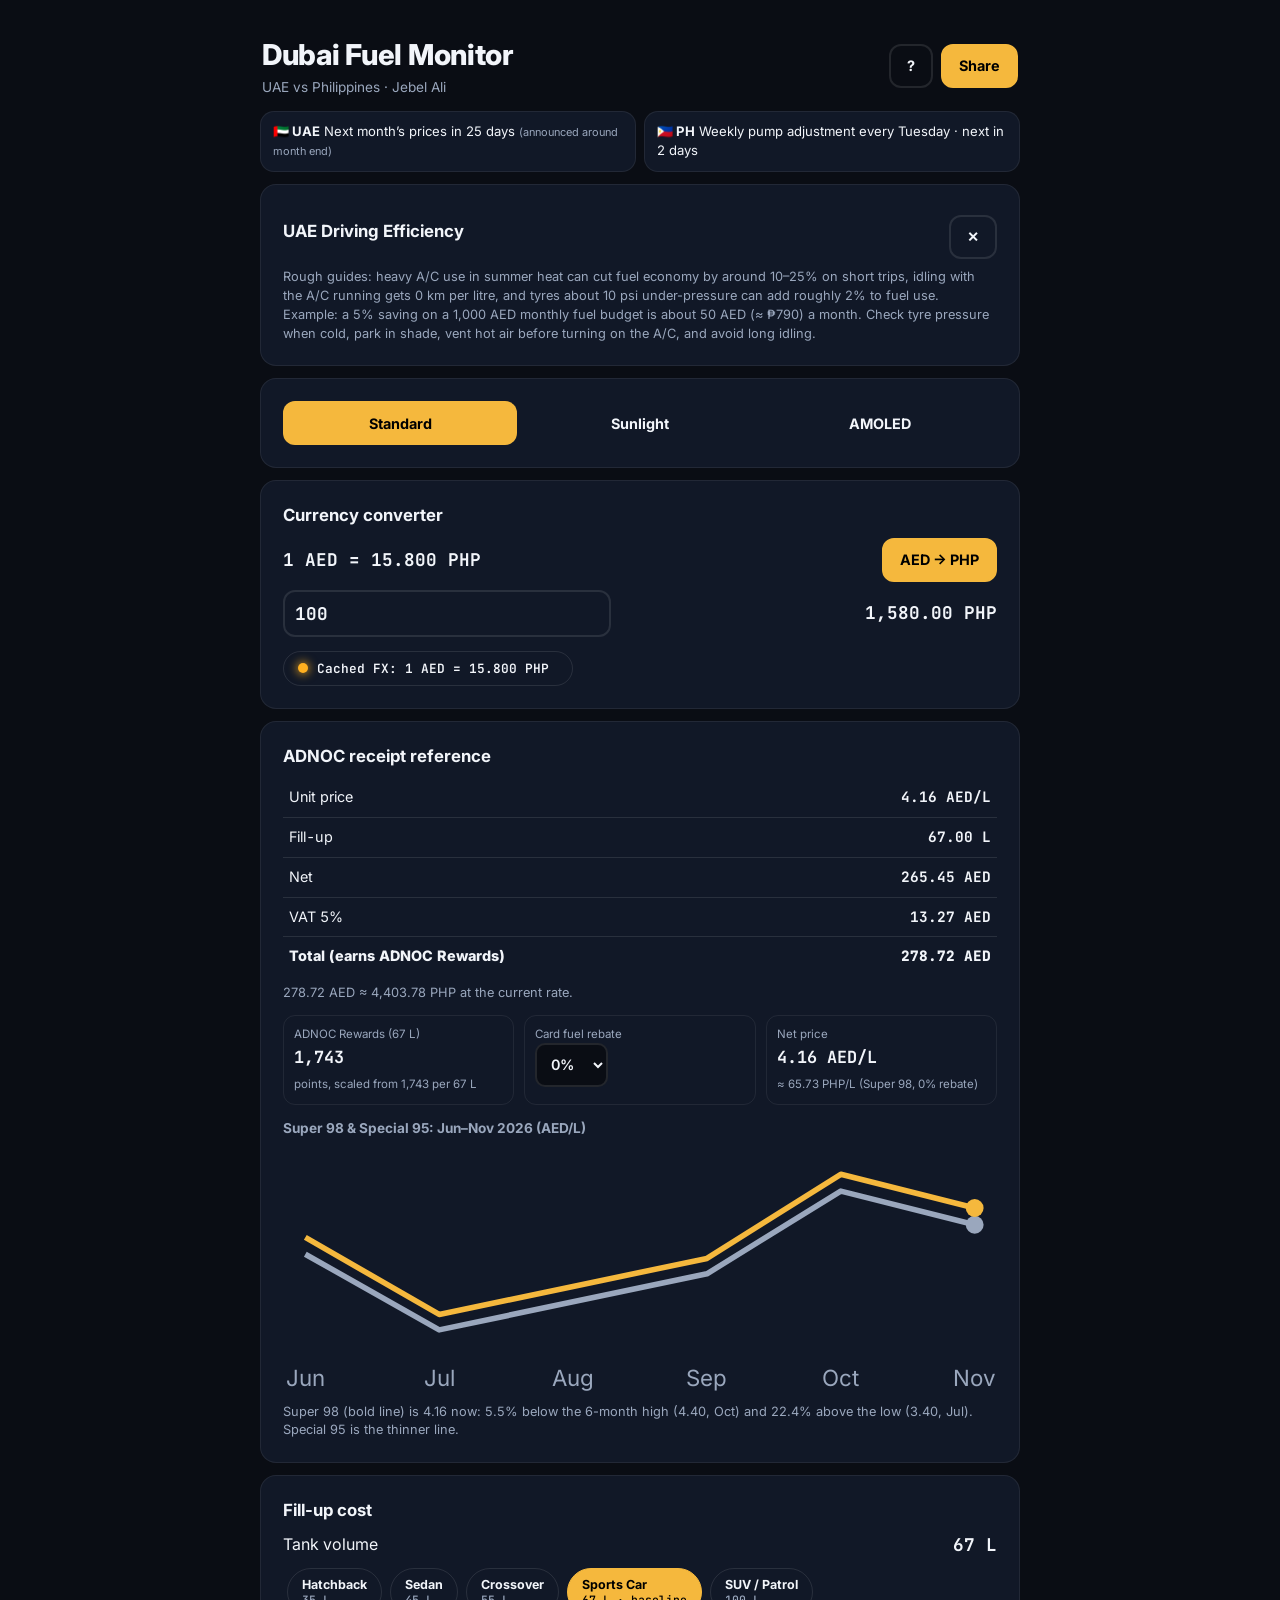
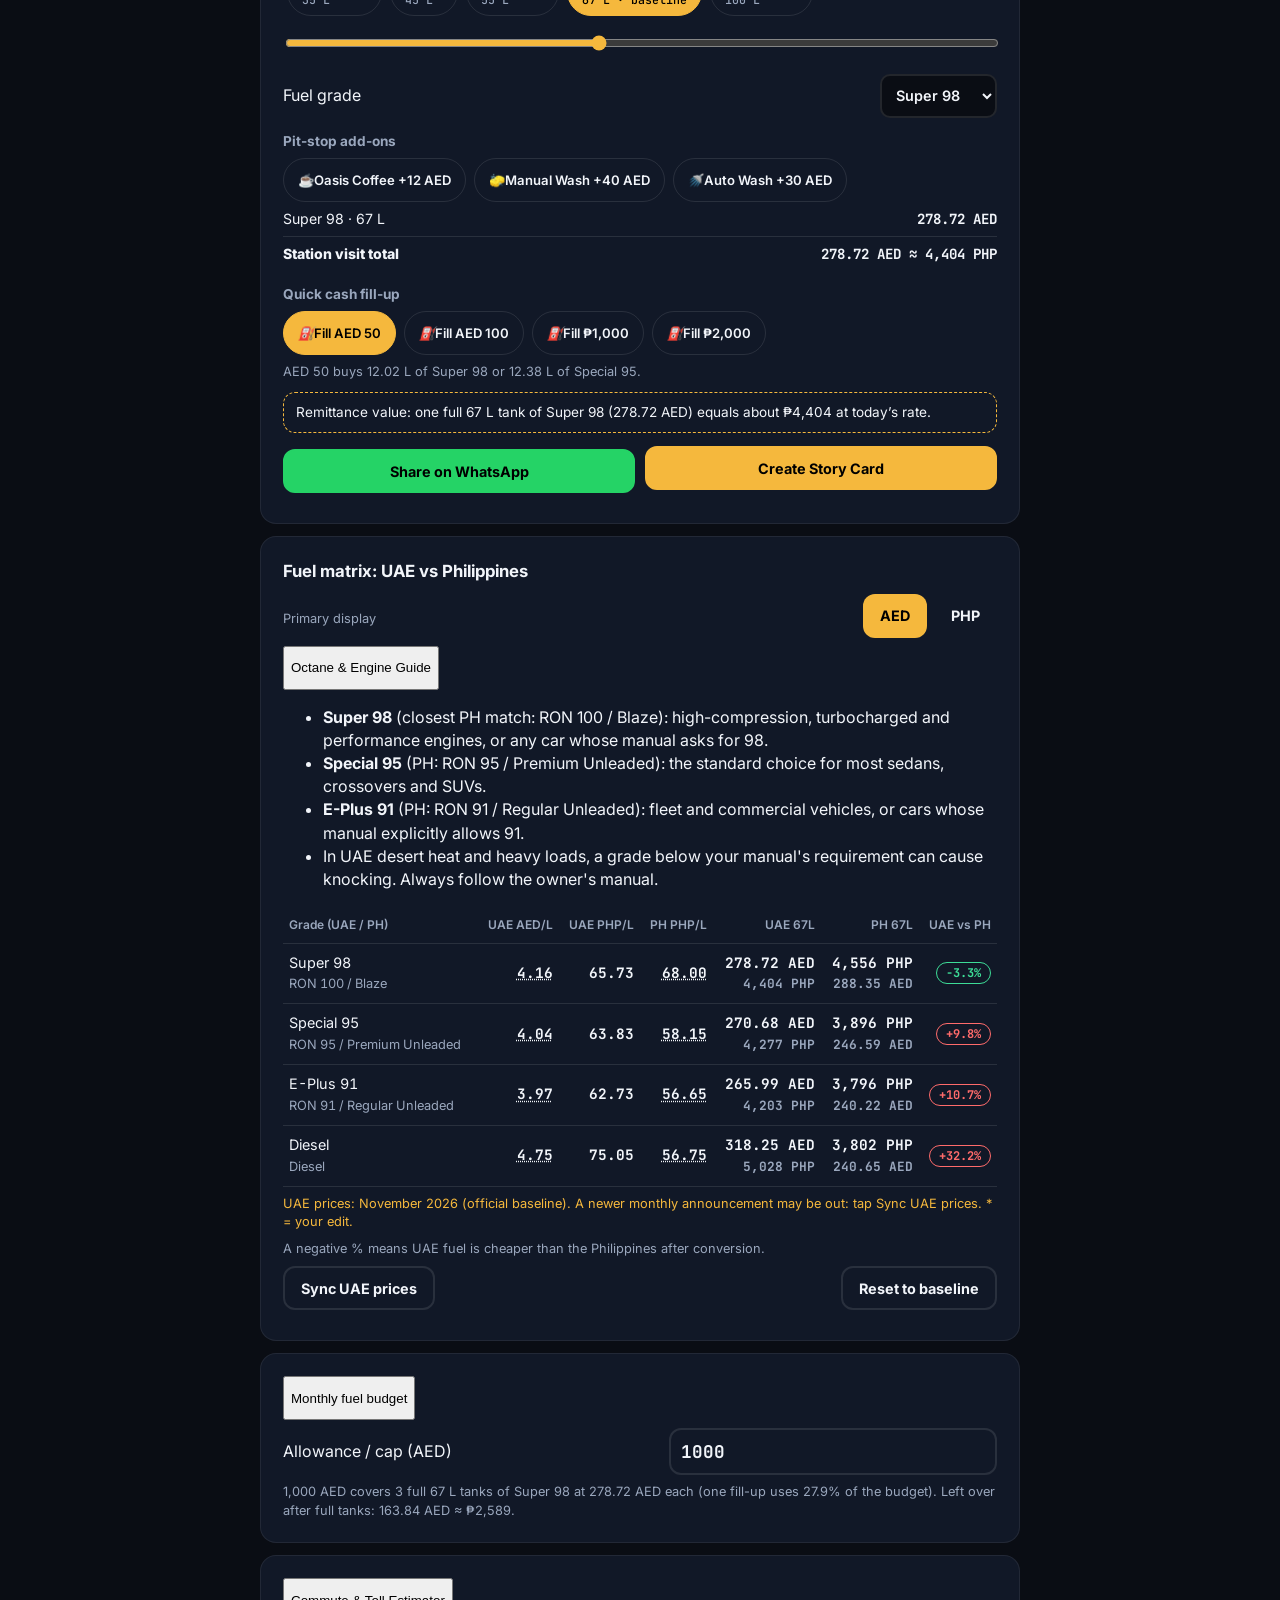
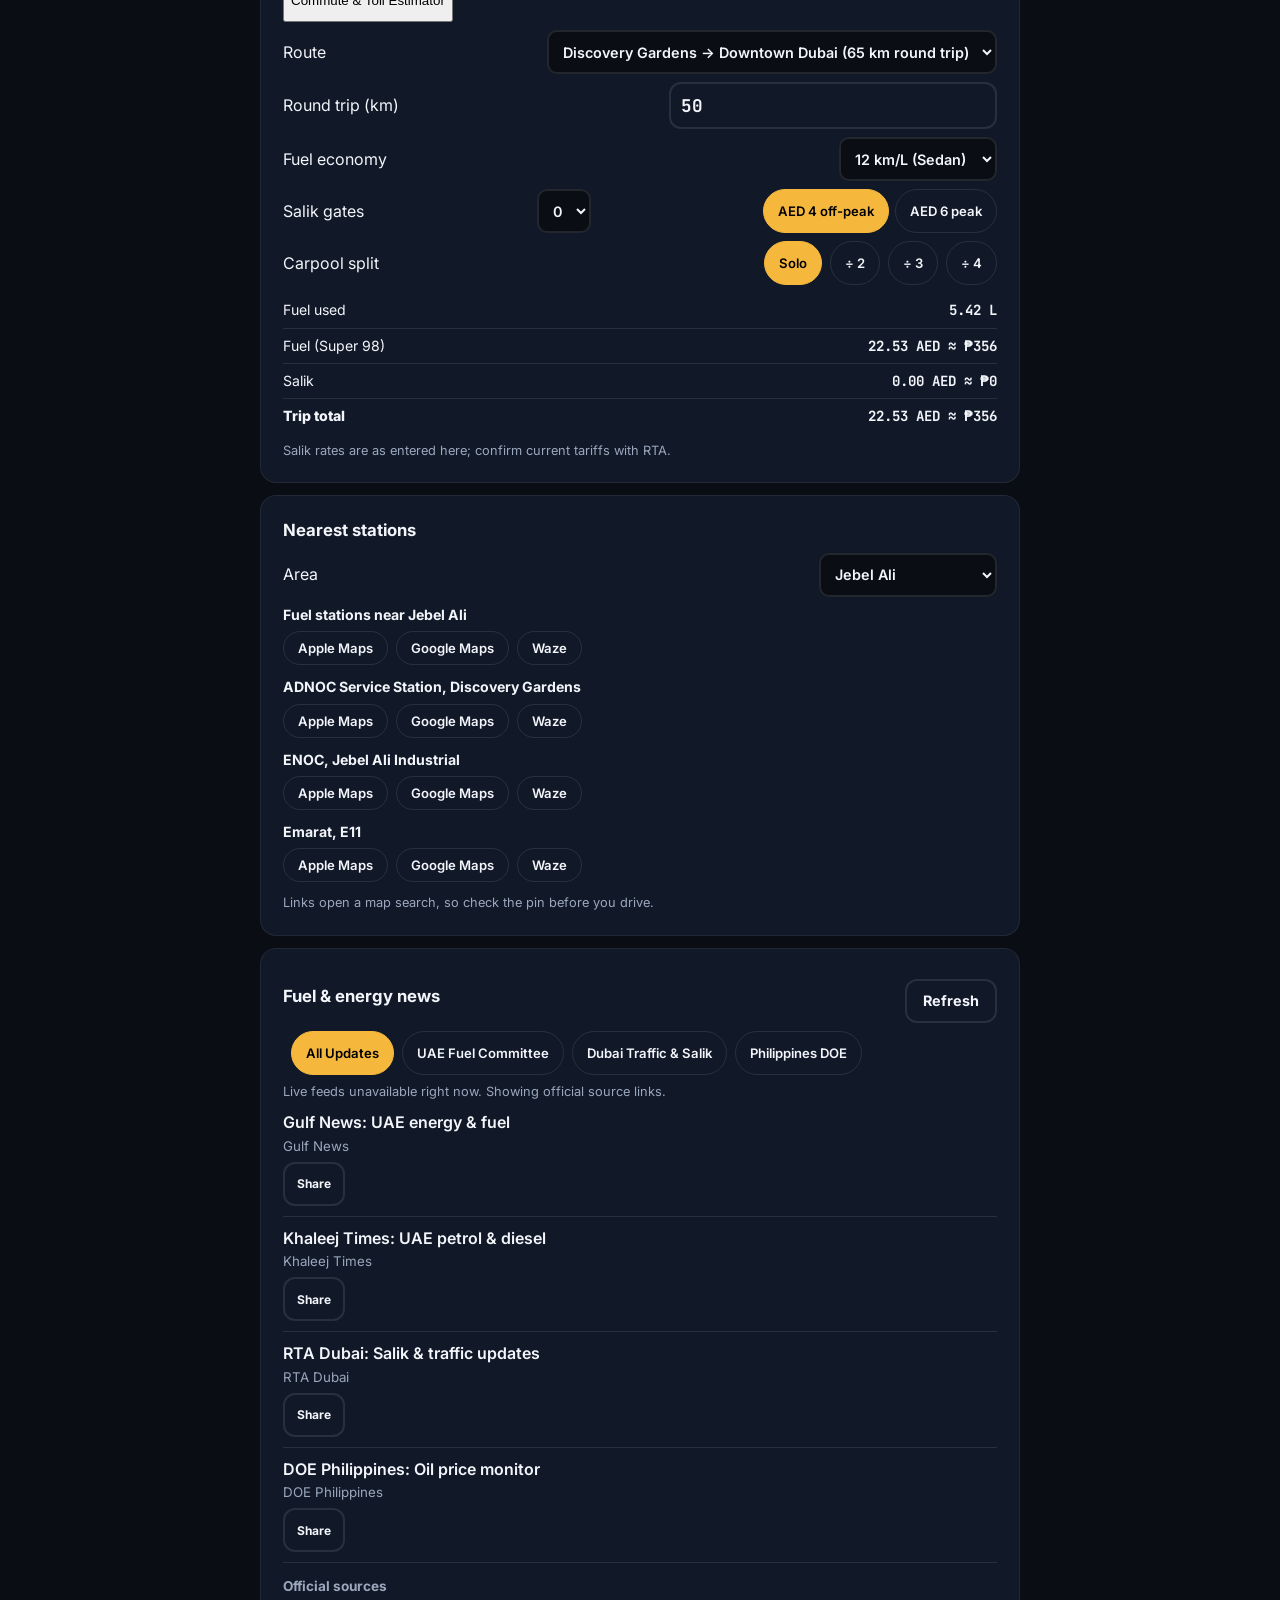
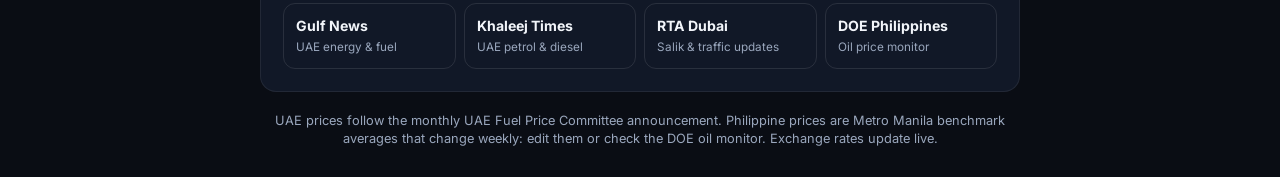
==== commit a91338fb: "Add files via upload" ====
--- a/index.html
+++ b/index.html
@@ -30,7 +30,7 @@
 <link rel="stylesheet" href="./css/styles.css">
 </head>
 <body>
-<div id="ptr" class="ptr" aria-hidden="true">Release to refresh</div>
+<div id="ptr" class="ptr" aria-hidden="true"><svg viewBox="0 0 24 24" width="22" height="22" fill="currentColor"><path d="M12 2.5c3.2 4.3 6 7.4 6 11a6 6 0 0 1-12 0c0-3.6 2.8-6.7 6-11z"/></svg></div>
 <header class="top">
   <div><h1>Dubai Fuel Monitor</h1><p class="sub">UAE vs Philippines · Jebel Ali</p></div>
   <div class="hbtns">
@@ -89,7 +89,7 @@
   <section class="card">
     <h2>Fill-up cost</h2>
     <label class="row" for="vol"><span>Tank volume</span><span class="mono big"><output id="volOut">67</output> L</span></label>
-    <div class="vpresets" id="vpresets" role="group" aria-label="Vehicle presets">
+    <div class="vpresets glide" id="vpresets" role="group" aria-label="Vehicle presets"><span class="glide-ind" aria-hidden="true"></span>
       <button class="vp" data-v="35"><b>Hatchback</b><span>35 L</span></button>
       <button class="vp" data-v="45"><b>Sedan</b><span>45 L</span></button>
       <button class="vp" data-v="55"><b>Crossover</b><span>55 L</span></button>
@@ -97,21 +97,22 @@
       <button class="vp" data-v="100"><b>SUV / Patrol</b><span>100 L</span></button>
     </div>
     <input id="vol" type="range" min="10" max="140" value="67" aria-label="Tank volume in litres">
+    <div class="tank" aria-hidden="true"><div class="tank-fill" id="tankFill"></div><span class="tank-lbl" id="tankLbl"></span></div>
     <div class="row"><label for="gradeSel">Fuel grade</label>
       <select id="gradeSel"><option value="0">Super 98</option><option value="1">Special 95</option><option value="2">E-Plus 91</option><option value="3">Diesel</option></select></div>
     <h3 class="sub2">Pit-stop add-ons</h3>
     <div class="pillrow" id="addons">
-      <button class="chip ad" data-k="coffee" aria-pressed="false">Oasis Coffee +12 AED</button>
-      <button class="chip ad" data-k="manual" aria-pressed="false">Manual Wash +40 AED</button>
-      <button class="chip ad" data-k="auto" aria-pressed="false">Auto Wash +30 AED</button>
+      <button class="chip ad" data-k="coffee" aria-pressed="false"><span class="ic" aria-hidden="true">☕</span> Oasis Coffee +12 AED</button>
+      <button class="chip ad" data-k="manual" aria-pressed="false"><span class="ic" aria-hidden="true">🧽</span> Manual Wash +40 AED</button>
+      <button class="chip ad" data-k="auto" aria-pressed="false"><span class="ic" aria-hidden="true">🚿</span> Auto Wash +30 AED</button>
     </div>
     <div class="stop" id="stopOut"></div>
     <h3 class="sub2">Quick cash fill-up</h3>
     <div class="pillrow" id="qbPills">
-      <button class="chip qb" data-cur="AED" data-amt="50">Fill AED 50</button>
-      <button class="chip qb" data-cur="AED" data-amt="100">Fill AED 100</button>
-      <button class="chip qb" data-cur="PHP" data-amt="1000">Fill ₱1,000</button>
-      <button class="chip qb" data-cur="PHP" data-amt="2000">Fill ₱2,000</button>
+      <button class="chip qb" data-cur="AED" data-amt="50"><i class="ic" aria-hidden="true">⛽</i> Fill AED 50</button>
+      <button class="chip qb" data-cur="AED" data-amt="100"><i class="ic" aria-hidden="true">⛽</i> Fill AED 100</button>
+      <button class="chip qb" data-cur="PHP" data-amt="1000"><i class="ic" aria-hidden="true">⛽</i> Fill ₱1,000</button>
+      <button class="chip qb" data-cur="PHP" data-amt="2000"><i class="ic" aria-hidden="true">⛽</i> Fill ₱2,000</button>
     </div>
     <p class="note" id="qbOut"></p>
     <p class="remit" id="remit"></p>
@@ -120,15 +121,15 @@
 
   <section class="card" id="matrixSec">
     <h2>Fuel matrix: UAE vs Philippines</h2>
+    <p class="note" id="phNote"></p>
     <div class="row"><span class="note">Primary display</span>
       <div class="duo" role="group" aria-label="Primary display currency"><button class="seg on" data-prim="AED">AED</button><button class="seg" data-prim="PHP">PHP</button></div></div>
-    <details class="drawer"><summary>Octane &amp; Engine Guide</summary>
-      <ul>
+    <div class="acc" id="octane"><button class="acc-h" aria-expanded="false" aria-controls="octaneB">Octane &amp; Engine Guide<span class="chev" aria-hidden="true"></span></button><div class="acc-b" id="octaneB"><div class="acc-in"><ul>
         <li><b>Super 98</b> (closest PH match: RON 100 / Blaze): high-compression, turbocharged and performance engines, or any car whose manual asks for 98.</li>
         <li><b>Special 95</b> (PH: RON 95 / Premium Unleaded): the standard choice for most sedans, crossovers and SUVs.</li>
         <li><b>E-Plus 91</b> (PH: RON 91 / Regular Unleaded): fleet and commercial vehicles, or cars whose manual explicitly allows 91.</li>
         <li>In UAE desert heat and heavy loads, a grade below your manual's requirement can cause knocking. Always follow the owner's manual.</li>
-      </ul></details>
+      </ul></div></div></div>
     <div class="scroll"><table class="tbl matrix" id="matrix"></table></div>
     <div class="mcards" id="matrixCards"></div>
     <p class="note" id="priceStatus"></p>
@@ -136,14 +137,13 @@
     <div class="row"><button id="syncPrices" class="btn ghost">Sync UAE prices</button><button id="resetPrices" class="btn ghost">Reset to baseline</button></div>
   </section>
 
-  <section class="card">
-    <h2>Monthly fuel budget</h2>
+  <section class="card acc open" id="budgetAcc"><button class="acc-h" aria-expanded="true" aria-controls="budgetB">Monthly fuel budget<span class="chev" aria-hidden="true"></span></button><div class="acc-b" id="budgetB"><div class="acc-in">
     <div class="row"><label for="budget">Allowance / cap (AED)</label>
       <input id="budget" type="number" inputmode="decimal" step="any" min="0" value="1000" aria-label="Monthly fuel budget in AED"></div>
     <p class="note" id="budgetOut"></p>
-  </section>
-
-  <details class="card drawer" id="commute"><summary>Commute &amp; Toll Estimator</summary>
+  </div></div></section>
+
+  <section class="card acc" id="commute"><button class="acc-h" aria-expanded="false" aria-controls="commuteB">Commute &amp; Toll Estimator<span class="chev" aria-hidden="true"></span></button><div class="acc-b" id="commuteB"><div class="acc-in">
     <div class="row"><label for="route">Route</label>
       <select id="route"><option value="65">Discovery Gardens → Downtown Dubai (65 km round trip)</option>
         <option value="240">Jebel Ali → Abu Dhabi Corniche (240 km round trip)</option>
@@ -161,7 +161,7 @@
         <button class="chip cp on" data-n="1">Solo</button><button class="chip cp" data-n="2">÷ 2</button><button class="chip cp" data-n="3">÷ 3</button><button class="chip cp" data-n="4">÷ 4</button></div></div>
     <div id="commuteOut" class="stop"></div>
     <p class="note">Salik rates are as entered here; confirm current tariffs with RTA.</p>
-  </details>
+  </div></div></section>
 
   <section class="card">
     <h2>Nearest stations</h2>
@@ -173,7 +173,7 @@
 
   <section class="card">
     <div class="row"><h2>Fuel &amp; energy news</h2><button id="refreshNews" class="btn ghost">Refresh</button></div>
-    <div class="pillrow" id="newsFilters" role="group" aria-label="News category">
+    <div class="pillrow glide" id="newsFilters" role="group" aria-label="News category"><span class="glide-ind" aria-hidden="true"></span>
       <button class="chip nf on" data-cat="all">All Updates</button><button class="chip nf" data-cat="uae">UAE Fuel Committee</button>
       <button class="chip nf" data-cat="traffic">Dubai Traffic &amp; Salik</button><button class="chip nf" data-cat="ph">Philippines DOE</button></div>
     <p class="note" id="newsStatus"></p>
@@ -197,12 +197,13 @@
   </div>
 </div>
 <div id="storyModal" class="modal" hidden role="dialog" aria-modal="true" aria-label="Story card preview">
-  <div class="sheet"><div class="grab" aria-hidden="true"></div>
-    <img id="storyImg" class="storyimg" alt="Story card preview">
-    <div class="row"><button id="storyDl" class="btn" style="flex:1">Download</button><button id="storyShare" class="btn wa" style="flex:1">Share</button></div>
+  <div class="sheet storysheet"><div class="grab" aria-hidden="true"></div>
+    <div class="sheenwrap" id="sheenWrap"><img id="storyImg" class="storyimg" alt="Story card preview"><div id="confetti" class="confetti" aria-hidden="true"></div></div>
+    <div class="row"><button id="storyDl" class="btn" style="flex:1">Download</button><button id="storyShare" class="btn wa" style="flex:1">Share Story Card</button></div>
     <button id="storyClose" class="btn ghost" style="width:100%">Close</button>
   </div>
 </div>
+<button id="updatePill" class="update-pill" hidden></button>
 <div id="toast" class="toast" role="status" aria-live="polite"></div>
 <script src="./js/news-fetcher.js"></script>
 <script src="./js/app.js"></script>
--- a/css/styles.css
+++ b/css/styles.css
@@ -123,3 +123,60 @@
 .fx.off .dot{background:#ffb020;box-shadow:0 0 8px 2px rgba(255,176,32,.6);animation:none}
 body.sunlight-mode .fx{border:2px solid #000}
 @keyframes fxpulse{0%,100%{opacity:1;transform:scale(1)}50%{opacity:.55;transform:scale(.8)}}
+
+/* ---- v1.0.5: cards, safe area, touch targets ---- */
+:root{--card:#111827;--edge:rgba(255,255,255,.07);--blur:none}
+body.battery-save{--card:#000;--edge:rgba(255,255,255,.07)}
+body.sunlight-mode{--card:#fff;--edge:#000}
+.card,.mcard,.install{background:var(--card);border:1px solid var(--edge);border-radius:16px;-webkit-backdrop-filter:none;backdrop-filter:none;transition:background-color .25s}
+.mcard .cols>div{border:1px solid var(--edge)}
+body.battery-save .mcard{background:#000}
+body.sunlight-mode .card,body.sunlight-mode .mcard,body.sunlight-mode .install{border:2px solid #000}
+body{padding-bottom:0}
+main{padding-bottom:calc(20px + env(safe-area-inset-bottom,0px))}
+button,.btn,.seg,.vp,select,.fallback a{min-height:44px;min-width:44px}
+.news .sh{min-height:44px}
+.fxage{color:var(--muted);font-weight:500}.fxage:not(:empty)::before{content:'·';margin-right:8px}
+.num,.sub-num,.mono,.vp span,output,.fx,.pill,.tbl td,input[type=number],.fxage{font-variant-numeric:tabular-nums}
+
+/* ---- v1.0.6 ---- */
+.hbtns{display:flex;gap:8px}
+.trackers{display:grid;grid-template-columns:repeat(auto-fit,minmax(240px,1fr));gap:8px;margin-bottom:12px}
+.trk{border:1px solid var(--edge);border-radius:14px;padding:10px 12px;font-size:.82rem;background:var(--card)}
+.trk small{color:var(--muted)}
+body.sunlight-mode .trk{border:2px solid #000}
+.tip .note{margin:0;line-height:1.5}
+.strip{display:grid;grid-template-columns:repeat(auto-fit,minmax(150px,1fr));gap:10px;margin-top:12px}
+.strip>div{border:1px solid var(--edge);border-radius:12px;padding:10px;min-width:0}
+.strip .lbl{display:block;font-size:.72rem;color:var(--muted)}.strip b{display:block;font-size:1.05rem;margin:2px 0}.strip small{color:var(--muted);font-size:.72rem}
+.spark svg{width:100%;height:auto;display:block}
+.pillrow{display:flex;flex-wrap:wrap;gap:8px}
+.chip{display:inline-flex;align-items:center;justify-content:center;padding:8px 14px;border-radius:99px;border:1.5px solid var(--line);background:transparent;color:var(--text);
+  font:600 .82rem Inter,sans-serif;cursor:pointer;text-decoration:none}
+.chip.on{background:var(--accent);border-color:var(--accent);color:var(--accent-text)}
+body.sunlight-mode .chip{border:2px solid #000}
+.stop .ln{display:flex;justify-content:space-between;gap:10px;padding:7px 0;border-bottom:1px solid var(--line);font-size:.88rem}
+.stop .ln.tot{border-bottom:0;font-weight:800}.stop .ln span{min-width:0}
+.remit{margin:10px 0;padding:10px 12px;border-radius:12px;border:1px dashed var(--accent);font-size:.85rem}
+.duo{display:flex;gap:6px}.duo .seg{min-width:64px}
+.drawer{padding:0}.drawer>summary{cursor:pointer;font-weight:700;padding:12px 4px;min-height:44px;list-style:none}
+.drawer>summary::after{content:'▾';float:right}.drawer[open]>summary::after{content:'▴'}
+details.card.drawer{padding:8px 16px 16px}
+.drawer ul{margin:0;padding-left:18px;font-size:.85rem}.drawer li{margin-bottom:6px}
+select{max-width:100%}
+.lock{margin-top:8px;display:flex;flex-direction:column;gap:6px}
+.lock .btn{padding:6px 10px;font-size:.75rem}
+.mcard.sel{border-color:var(--accent)}
+.stn{margin-bottom:12px}.stn b{display:block;margin-bottom:6px;font-size:.88rem}
+.steps{list-style:none;padding:0;margin:12px 0}
+.steps li{display:flex;align-items:center;gap:14px;padding:10px 0;border-bottom:1px solid var(--line)}
+.steps svg{flex:none;color:var(--accent)}
+.grab{width:40px;height:5px;border-radius:3px;background:var(--line);margin:0 auto 14px}
+.sheet{max-height:92vh;overflow-y:auto}
+.storyimg{display:block;width:auto;max-width:100%;max-height:55vh;margin:0 auto 12px;border-radius:12px}
+/* ---- audit: focus rings, 150ms theme transitions ---- */
+:focus-visible{outline:3px solid var(--accent);outline-offset:2px;border-radius:10px}
+body.sunlight-mode :focus-visible{outline-color:#000;outline-width:4px}
+summary:focus-visible,select:focus-visible,input:focus-visible{outline:3px solid var(--accent);outline-offset:2px}
+body,.card,.mcard,.trk,.install,.btn,.seg,.chip,.vp,select,input,.sheet,.strip>div,.pill{transition:background-color 150ms cubic-bezier(.4,0,.2,1),color 150ms cubic-bezier(.4,0,.2,1),border-color 150ms cubic-bezier(.4,0,.2,1)}
+@media (prefers-reduced-motion:reduce){*{transition:none!important;animation:none!important}}
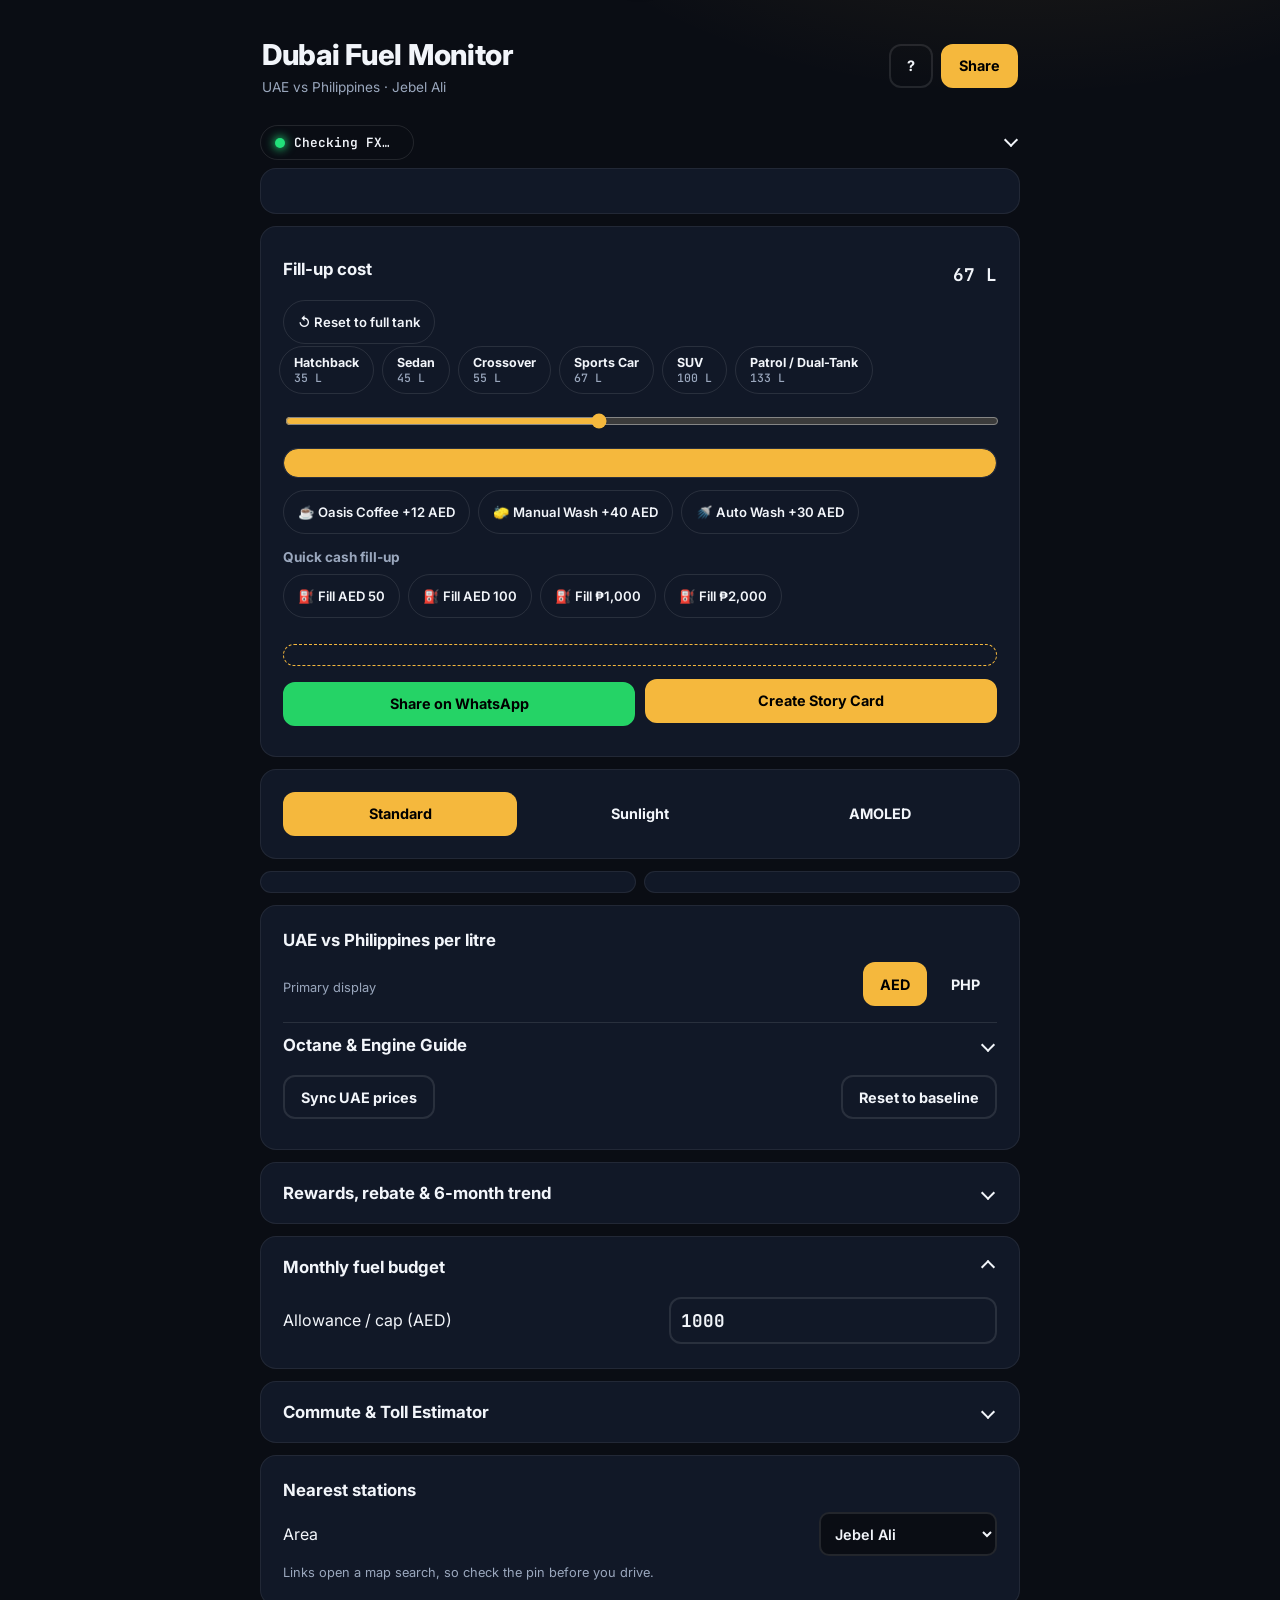
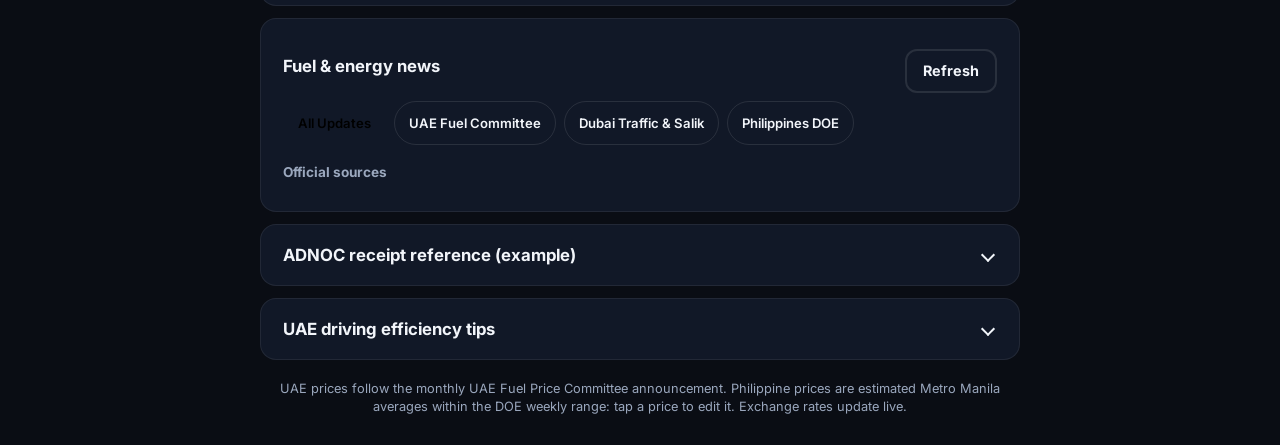
==== commit b47a7c92: "Add files via upload" ====
--- a/index.html
+++ b/index.html
@@ -43,64 +43,40 @@
   <button id="installBtn" class="btn">Install</button>
   <button id="installClose" class="btn ghost" aria-label="Dismiss install banner">✕</button>
 </div>
+<div id="iosBanner" class="install" hidden>
+  <span>Tap <b>Share</b>, then <b>Add to Home Screen</b> for full-screen mode.</span>
+  <button id="iosBannerHow" class="btn">How</button>
+  <button id="iosBannerClose" class="btn ghost" aria-label="Dismiss home screen tip">✕</button>
+</div>
 <main>
-  <section class="trackers" aria-label="Price announcement trackers"><div class="trk" id="trkUae"></div><div class="trk" id="trkPh"></div></section>
-  <section id="tipBanner" class="card tip" hidden>
-    <div class="row"><h2>UAE Driving Efficiency</h2><button id="tipClose" class="btn ghost" aria-label="Dismiss driving efficiency tip">✕</button></div>
-    <p class="note" id="tipText"></p>
-  </section>
-
-  <section class="card modes" aria-label="Display mode">
-    <button data-mode="standard" class="seg on">Standard</button>
-    <button data-mode="sunlight" class="seg">Sunlight</button>
-    <button data-mode="battery" class="seg">AMOLED</button>
-  </section>
-
-  <section class="card">
-    <h2>Currency converter</h2>
-    <div class="row"><span class="mono big" id="rateTxt">1 AED = … PHP</span><button id="dirBtn" class="btn">AED → PHP</button></div>
-    <div class="row">
+  <div class="fxbar acc" id="fxAcc">
+    <button class="acc-h fxh" aria-expanded="false" aria-controls="fxB" aria-label="Exchange rate and currency converter">
+      <span id="fxPill" class="fx" role="status" aria-live="polite"><span class="dot" aria-hidden="true"></span><span id="fxText">Checking FX…</span><span id="fxAge" class="fxage"></span></span><span class="chev" aria-hidden="true"></span></button>
+    <div class="acc-b" id="fxB"><div class="acc-in"><div class="fxconv">
       <input id="amt" type="number" inputmode="decimal" step="any" min="0" value="100" aria-label="Amount to convert">
+      <button id="dirBtn" class="btn">AED → PHP</button>
       <span class="mono big" id="convOut">—</span>
-    </div>
-    <div id="fxPill" class="fx" role="status" aria-live="polite"><span class="dot" aria-hidden="true"></span><span id="fxText">Checking FX…</span><span id="fxAge" class="fxage"></span></div>
-  </section>
-
-  <section class="card">
-    <h2>ADNOC receipt reference</h2>
-    <table class="tbl">
-      <tr><td>Unit price</td><td class="mono">4.16 AED/L</td></tr>
-      <tr><td>Fill-up</td><td class="mono">67.00 L</td></tr>
-      <tr><td>Net</td><td class="mono">265.45 AED</td></tr>
-      <tr><td>VAT 5%</td><td class="mono">13.27 AED</td></tr>
-      <tr class="tot"><td>Total (earns ADNOC Rewards)</td><td class="mono">278.72 AED</td></tr>
-    </table>
-    <p class="note" id="receiptPhp"></p>
-    <div class="strip" aria-label="Loyalty and cashback">
-      <div><span class="lbl">ADNOC Rewards (<span id="ptsL">67</span> L)</span><b class="mono" id="pts">—</b><small>points, scaled from 1,743 per 67 L</small></div>
-      <div><label class="lbl" for="cbSel">Card fuel rebate</label>
-        <select id="cbSel"><option value="0">0%</option><option value="5">5%</option><option value="10">10%</option></select></div>
-      <div><span class="lbl">Net price</span><b class="mono" id="netAed">—</b><small id="netPhp"></small></div>
-    </div>
-    <h3 class="sub2">Super 98 &amp; Special 95: Jun–Nov 2026 (AED/L)</h3>
-    <div id="spark" class="spark"></div><p class="note" id="sparkNote"></p>
-  </section>
-
-  <section class="card">
-    <h2>Fill-up cost</h2>
-    <label class="row" for="vol"><span>Tank volume</span><span class="mono big"><output id="volOut">67</output> L</span></label>
+      <span id="rateTxt" hidden></span>
+    </div></div></div>
+  </div>
+
+  <section class="card" aria-label="Live UAE fuel prices">
+    <div class="strip4" id="strip" role="group" aria-label="Choose fuel grade"></div>
+  </section>
+
+  <section class="card" id="calc">
+    <div class="row"><h2>Fill-up cost</h2><span class="mono big"><output id="volOut">67</output> L</span></div>
+    <button id="cashReset" class="chip" hidden>↺ Reset to full tank</button>
     <div class="vpresets glide" id="vpresets" role="group" aria-label="Vehicle presets"><span class="glide-ind" aria-hidden="true"></span>
       <button class="vp" data-v="35"><b>Hatchback</b><span>35 L</span></button>
       <button class="vp" data-v="45"><b>Sedan</b><span>45 L</span></button>
       <button class="vp" data-v="55"><b>Crossover</b><span>55 L</span></button>
-      <button class="vp" data-v="67"><b>Sports Car</b><span>67 L · baseline</span></button>
-      <button class="vp" data-v="100"><b>SUV / Patrol</b><span>100 L</span></button>
+      <button class="vp" data-v="67"><b>Sports Car</b><span>67 L</span></button>
+      <button class="vp" data-v="100"><b>SUV</b><span>100 L</span></button>
+      <button class="vp" data-v="133"><b>Patrol / Dual-Tank</b><span>133 L</span></button>
     </div>
     <input id="vol" type="range" min="10" max="140" value="67" aria-label="Tank volume in litres">
     <div class="tank" aria-hidden="true"><div class="tank-fill" id="tankFill"></div><span class="tank-lbl" id="tankLbl"></span></div>
-    <div class="row"><label for="gradeSel">Fuel grade</label>
-      <select id="gradeSel"><option value="0">Super 98</option><option value="1">Special 95</option><option value="2">E-Plus 91</option><option value="3">Diesel</option></select></div>
-    <h3 class="sub2">Pit-stop add-ons</h3>
     <div class="pillrow" id="addons">
       <button class="chip ad" data-k="coffee" aria-pressed="false"><span class="ic" aria-hidden="true">☕</span> Oasis Coffee +12 AED</button>
       <button class="chip ad" data-k="manual" aria-pressed="false"><span class="ic" aria-hidden="true">🧽</span> Manual Wash +40 AED</button>
@@ -119,23 +95,39 @@
     <div class="row"><button id="waBtn" class="btn wa" style="flex:1">Share on WhatsApp</button><button id="storyBtn" class="btn" style="flex:1">Create Story Card</button></div>
   </section>
 
+  <section class="card modes" aria-label="Display mode">
+    <button data-mode="standard" class="seg on">Standard</button>
+    <button data-mode="sunlight" class="seg">Sunlight</button>
+    <button data-mode="battery" class="seg">AMOLED</button>
+  </section>
+  <section class="trackers" aria-label="Price announcement trackers"><div class="trk" id="trkUae"></div><div class="trk" id="trkPh"></div></section>
+
   <section class="card" id="matrixSec">
-    <h2>Fuel matrix: UAE vs Philippines</h2>
+    <h2>UAE vs Philippines per litre</h2>
     <p class="note" id="phNote"></p>
     <div class="row"><span class="note">Primary display</span>
       <div class="duo" role="group" aria-label="Primary display currency"><button class="seg on" data-prim="AED">AED</button><button class="seg" data-prim="PHP">PHP</button></div></div>
-    <div class="acc" id="octane"><button class="acc-h" aria-expanded="false" aria-controls="octaneB">Octane &amp; Engine Guide<span class="chev" aria-hidden="true"></span></button><div class="acc-b" id="octaneB"><div class="acc-in"><ul>
-        <li><b>Super 98</b> (closest PH match: RON 100 / Blaze): high-compression, turbocharged and performance engines, or any car whose manual asks for 98.</li>
-        <li><b>Special 95</b> (PH: RON 95 / Premium Unleaded): the standard choice for most sedans, crossovers and SUVs.</li>
-        <li><b>E-Plus 91</b> (PH: RON 91 / Regular Unleaded): fleet and commercial vehicles, or cars whose manual explicitly allows 91.</li>
-        <li>In UAE desert heat and heavy loads, a grade below your manual's requirement can cause knocking. Always follow the owner's manual.</li>
-      </ul></div></div></div>
-    <div class="scroll"><table class="tbl matrix" id="matrix"></table></div>
-    <div class="mcards" id="matrixCards"></div>
+    <div class="mwrap"><table class="tbl mtbl" id="matrix"></table></div>
     <p class="note" id="priceStatus"></p>
     <p class="note" id="matrixNote"></p>
+    <div class="acc" id="octane"><button class="acc-h" aria-expanded="false" aria-controls="octaneB">Octane &amp; Engine Guide<span class="chev" aria-hidden="true"></span></button><div class="acc-b" id="octaneB"><div class="acc-in"><ul>
+      <li><b>Super 98</b> (closest PH match: RON 97/100): high-compression, turbocharged and performance engines, or any car whose manual asks for 98.</li>
+      <li><b>Special 95</b> (PH: RON 95): the standard choice for most sedans, crossovers and SUVs.</li>
+      <li><b>E-Plus 91</b> (PH: RON 91): fleet and commercial vehicles, or cars whose manual explicitly allows 91.</li>
+      <li>In UAE desert heat and heavy loads, a grade below your manual's requirement can cause knocking. Always follow the owner's manual.</li></ul></div></div></div>
     <div class="row"><button id="syncPrices" class="btn ghost">Sync UAE prices</button><button id="resetPrices" class="btn ghost">Reset to baseline</button></div>
   </section>
+
+  <section class="card acc" id="rewardsAcc"><button class="acc-h" aria-expanded="false" aria-controls="rewardsB">Rewards, rebate &amp; 6-month trend<span class="chev" aria-hidden="true"></span></button>
+    <div class="acc-b" id="rewardsB"><div class="acc-in">
+      <div class="strip" aria-label="Loyalty and cashback">
+        <div><span class="lbl" id="rwLbl">ADNOC Rewards</span><b class="mono" id="pts">—</b><small>points, scaled from the 1,743-point reference receipt</small></div>
+        <div><label class="lbl" for="cbSel">Card fuel rebate</label><select id="cbSel"><option value="0">0%</option><option value="5">5%</option><option value="10">10%</option></select></div>
+        <div><span class="lbl">Net price</span><b class="mono" id="netAed">—</b><small id="netPhp"></small></div>
+      </div>
+      <h3 class="sub2">Super 98 &amp; Special 95: Jun–Nov 2026 (AED/L)</h3>
+      <div id="spark" class="spark"></div><p class="note" id="sparkNote"></p>
+    </div></div></section>
 
   <section class="card acc open" id="budgetAcc"><button class="acc-h" aria-expanded="true" aria-controls="budgetB">Monthly fuel budget<span class="chev" aria-hidden="true"></span></button><div class="acc-b" id="budgetB"><div class="acc-in">
     <div class="row"><label for="budget">Allowance / cap (AED)</label>
@@ -167,7 +159,7 @@
     <h2>Nearest stations</h2>
     <div class="row"><label for="area">Area</label>
       <select id="area"><option>Jebel Ali</option><option>Discovery Gardens</option><option>Al Furjan</option><option>Sheikh Zayed Road</option></select></div>
-    <div id="stationsOut"></div>
+    <div id="stationsOut" class="stns"></div>
     <p class="note">Links open a map search, so check the pin before you drive.</p>
   </section>
 
@@ -181,7 +173,17 @@
     <h3 class="sub2">Official sources</h3>
     <div id="fallbackCards" class="fallback"></div>
   </section>
-  <p class="note foot">UAE prices follow the monthly UAE Fuel Price Committee announcement. Philippine prices are Metro Manila benchmark averages that change weekly: edit them or check the DOE oil monitor. Exchange rates update live.</p>
+
+  <section class="card acc" id="receiptAcc"><button class="acc-h" aria-expanded="false" aria-controls="receiptB">ADNOC receipt reference (example)<span class="chev" aria-hidden="true"></span></button><div class="acc-b" id="receiptB"><div class="acc-in">
+    <p class="note">A fixed example: Super 98, 67 L. It does not change with the calculator above.</p>
+    <table class="tbl">
+      <tr><td>Unit price</td><td class="mono">4.16 AED/L</td></tr><tr><td>Fill-up</td><td class="mono">67.00 L</td></tr>
+      <tr><td>Net</td><td class="mono">265.45 AED</td></tr><tr><td>VAT 5%</td><td class="mono">13.27 AED</td></tr>
+      <tr class="tot"><td>Total (earns ADNOC Rewards)</td><td class="mono">278.72 AED</td></tr>
+    </table><p class="note" id="receiptPhp"></p></div></div></section>
+
+  <section class="card acc" id="tipBanner"><button class="acc-h" aria-expanded="false" aria-controls="tipB">UAE driving efficiency tips<span class="chev" aria-hidden="true"></span></button><div class="acc-b" id="tipB"><div class="acc-in"><p class="note" id="tipText"></p></div></div></section>
+  <p class="note foot">UAE prices follow the monthly UAE Fuel Price Committee announcement. Philippine prices are estimated Metro Manila averages within the DOE weekly range: tap a price to edit it. Exchange rates update live.</p>
 </main>
 
 <div id="iosModal" class="modal" hidden role="dialog" aria-modal="true" aria-labelledby="iosTitle">
--- a/css/styles.css
+++ b/css/styles.css
@@ -180,3 +180,117 @@
 summary:focus-visible,select:focus-visible,input:focus-visible{outline:3px solid var(--accent);outline-offset:2px}
 body,.card,.mcard,.trk,.install,.btn,.seg,.chip,.vp,select,input,.sheet,.strip>div,.pill{transition:background-color 150ms cubic-bezier(.4,0,.2,1),color 150ms cubic-bezier(.4,0,.2,1),border-color 150ms cubic-bezier(.4,0,.2,1)}
 @media (prefers-reduced-motion:reduce){*{transition:none!important;animation:none!important}}
+
+/* ---- v1.0.7 micro-interactions (GPU: transform/opacity only; off in AMOLED + reduced motion) ---- */
+button,.btn,.chip,.vp,.seg{transition:transform .25s cubic-bezier(.34,1.56,.64,1),background-color 150ms cubic-bezier(.4,0,.2,1),color 150ms cubic-bezier(.4,0,.2,1),border-color 150ms cubic-bezier(.4,0,.2,1)}
+button:active,.btn:active,.chip:active,.vp:active,.seg:active{transform:scale(.96)}
+.chip{position:relative;overflow:hidden}
+
+/* 2 + 13: gliding indicator behind pills */
+.glide{position:relative}
+.glide>button{position:relative;z-index:1}
+.glide-ind{position:absolute;left:0;top:0;border-radius:99px;background:var(--accent);z-index:0;pointer-events:none;
+  transition:transform .45s cubic-bezier(.34,1.56,.64,1),width .3s cubic-bezier(.4,0,.2,1),height .3s;will-change:transform}
+.glide .on{background:transparent!important;border-color:transparent!important;color:var(--accent-text)!important}
+.glide .vp.on span{color:var(--accent-text)}
+#newsFilters{flex-wrap:nowrap;overflow-x:auto;-webkit-overflow-scrolling:touch;padding-bottom:4px}
+#newsFilters .chip{flex:none}
+
+/* 4: fuel tank visualizer */
+.tank{position:relative;height:30px;border-radius:99px;border:1px solid var(--edge);overflow:hidden;margin:4px 0 12px;background:rgba(255,255,255,.04)}
+.tank-fill{position:absolute;inset:0;transform-origin:left center;background:var(--fill,#f5b83d);border-radius:99px;
+  transition:transform .3s cubic-bezier(.4,0,.2,1),background-color .3s;will-change:transform}
+.tank-fill::after{content:'';position:absolute;inset:0;background:linear-gradient(100deg,transparent 20%,rgba(255,255,255,.5) 50%,transparent 80%);
+  transform:translateX(-100%);animation:shimmer 2.4s linear infinite}
+.tank-lbl{position:absolute;inset:0;display:flex;align-items:center;justify-content:center;font:700 .75rem 'JetBrains Mono',monospace;color:#fff;text-shadow:0 1px 3px rgba(0,0,0,.8)}
+body.sunlight-mode .tank{border:2px solid #000}body.sunlight-mode .tank-lbl{color:#000;text-shadow:none}
+@keyframes shimmer{to{transform:translateX(100%)}}
+
+/* 5: sparkline tooltip */
+.spark{position:relative;user-select:none;-webkit-user-select:none}
+.spark-tip{position:absolute;top:-6px;transform:translate(-50%,-100%);background:var(--text);color:var(--bg);padding:6px 10px;border-radius:10px;
+  font:600 .72rem 'JetBrains Mono',monospace;white-space:nowrap;pointer-events:none;z-index:3;font-variant-numeric:tabular-nums}
+
+/* 6: primary currency swap */
+.swapping .num,.swapping .sub-num{animation:numswap 180ms cubic-bezier(.2,.8,.2,1)}
+@keyframes numswap{from{opacity:0;transform:translateY(8px)}to{opacity:1;transform:none}}
+
+/* 7: FX heartbeat radar + fetch shimmer */
+.fx .dot{position:relative}
+.fx .dot::after{content:'';position:absolute;inset:-2px;border-radius:50%;border:2px solid #22e07a;opacity:0;animation:radar 2s ease-out infinite}
+.fx.off .dot::after{animation:none}
+@keyframes radar{0%{transform:scale(1);opacity:.8}100%{transform:scale(3.2);opacity:0}}
+.fx.loading #fxText{background:linear-gradient(90deg,var(--text) 30%,var(--accent) 50%,var(--text) 70%);background-size:200% 100%;
+  -webkit-background-clip:text;background-clip:text;-webkit-text-fill-color:transparent;animation:txtshimmer 1.1s linear infinite}
+@keyframes txtshimmer{to{background-position:-200% 0}}
+
+/* 8: accordions (grid-template-rows 0fr -> 1fr) */
+.acc-h{width:100%;display:flex;justify-content:space-between;align-items:center;background:none;border:0;color:var(--text);font:700 1.05rem Inter,sans-serif;padding:8px 0;cursor:pointer;text-align:left}
+.acc-h:active{transform:none}
+.chev{width:10px;height:10px;border-right:2.5px solid currentColor;border-bottom:2.5px solid currentColor;transform:rotate(45deg);transition:transform .3s cubic-bezier(.4,0,.2,1);margin-right:4px}
+.acc.open>.acc-h .chev{transform:rotate(225deg)}
+.acc-b{display:grid;grid-template-rows:0fr;transition:grid-template-rows .3s cubic-bezier(.4,0,.2,1)}
+.acc.open>.acc-b{grid-template-rows:1fr}
+.acc-in{overflow:hidden;min-height:0;visibility:hidden;transition:visibility 0s linear .3s}
+.acc.open>.acc-b>.acc-in{visibility:visible;transition-delay:0s}
+.acc.card{padding-top:8px;padding-bottom:8px}.acc.card.open{padding-bottom:16px}
+#octane{border-top:1px solid var(--line);margin:8px 0}
+.acc-in>.row:first-child,.acc-in>ul{margin-top:8px}
+
+/* 9: ripple + checkmark morph */
+.ripple{position:absolute;border-radius:50%;background:currentColor;opacity:.3;transform:scale(0);animation:rip .55s ease-out forwards;pointer-events:none}
+@keyframes rip{to{transform:scale(1);opacity:0}}
+.ic{display:inline-block;font-style:normal;margin-right:4px}
+.chip.ok{border-color:#3ddc97!important}.chip.ok .ic{color:#3ddc97;font-weight:800;animation:pop .45s cubic-bezier(.34,1.56,.64,1)}
+#qbOut.flash{animation:flashbg .8s ease-out}
+@keyframes flashbg{0%{background:rgba(61,220,151,.28)}100%{background:transparent}}
+#qbOut{border-radius:8px;padding:4px 6px;margin-left:-6px}
+
+/* 10: add-on icon bounce */
+.ic.pop{animation:pop .5s cubic-bezier(.34,1.56,.64,1)}
+@keyframes pop{0%{transform:scale(1)}40%{transform:scale(1.6) translateY(-4px)}100%{transform:scale(1)}}
+
+/* 12: elastic pull-to-refresh */
+.ptr{position:fixed;top:calc(var(--sat) + 4px);left:50%;width:40px;height:40px;border-radius:50%;display:grid;place-items:center;
+  background:var(--card);color:var(--muted);border:1px solid var(--line);transform:translate(-50%,-60px);z-index:45;
+  transition:transform .35s cubic-bezier(.34,1.56,.64,1),background-color .15s,color .15s;box-shadow:0 4px 14px rgba(0,0,0,.35)}
+.ptr.ready{background:var(--accent);color:var(--accent-text)}
+.ptr.spin svg{animation:spin360 .7s linear infinite}
+.ptr svg{transition:transform .1s linear}
+@keyframes spin360{to{transform:rotate(360deg)}}
+
+/* 13: staggered fade-in */
+.fadein{animation:fadeup .3s cubic-bezier(.2,.8,.2,1) both}
+@keyframes fadeup{from{opacity:0;transform:translateY(8px)}to{opacity:1;transform:none}}
+
+/* 14: padlock + glow + sync spin */
+.mcard.lockfx{animation:glow 1.1s ease-out}
+@keyframes glow{0%{box-shadow:0 0 0 0 rgba(16,185,129,.9);border-color:#10b981}100%{box-shadow:0 0 0 14px rgba(16,185,129,0);border-color:var(--edge)}}
+.padlock{display:inline-block}.lockfx .padlock{animation:snap .7s cubic-bezier(.34,1.56,.64,1)}
+@keyframes snap{0%{transform:rotate(-25deg) scale(1.5)}30%{transform:rotate(18deg)}55%{transform:rotate(-10deg)}80%{transform:rotate(5deg)}100%{transform:none}}
+.sync-ic{display:inline-block}.unlock.spinning .sync-ic{animation:spin360 .5s ease-in-out}
+
+/* 15: story preview entrance, sheen, confetti */
+.modal:not([hidden]) .storysheet{animation:scalein .35s cubic-bezier(.34,1.56,.64,1)}
+@keyframes scalein{from{opacity:0;transform:scale(.92)}to{opacity:1;transform:none}}
+.sheenwrap{position:relative;overflow:hidden;border-radius:12px;width:fit-content;max-width:100%;margin:0 auto 12px}
+.sheenwrap .storyimg{margin:0}
+.sheenwrap::after{content:'';position:absolute;inset:0;background:linear-gradient(105deg,transparent 35%,rgba(255,255,255,.35) 50%,transparent 65%);transform:translateX(-120%);pointer-events:none}
+.sheenwrap.play::after{animation:sheen .9s .15s ease-out forwards}
+@keyframes sheen{to{transform:translateX(120%)}}
+.confetti{position:absolute;inset:0;pointer-events:none;overflow:hidden}
+.confetti i{position:absolute;top:30%;width:7px;height:7px;border-radius:2px;animation:conf .9s ease-out forwards}
+@keyframes conf{0%{opacity:1;transform:translate(0,0) rotate(0)}100%{opacity:0;transform:translate(var(--dx),-90px) rotate(360deg)}}
+
+/* SW update pill */
+.update-pill{position:fixed;left:50%;bottom:calc(var(--sab) + 16px);transform:translate(-50%,140%);z-index:70;max-width:92vw;
+  padding:12px 20px;border-radius:99px;border:1px solid rgba(255,255,255,.18);background:rgba(20,26,40,.72);color:#fff;font:700 .85rem Inter,sans-serif;
+  -webkit-backdrop-filter:blur(16px);backdrop-filter:blur(16px);transition:transform .4s cubic-bezier(.34,1.56,.64,1);cursor:pointer}
+.update-pill.show{transform:translate(-50%,0)}
+body.sunlight-mode .update-pill{background:#000;border-color:#000}
+.lock .pill{white-space:normal}
+
+/* motion off in AMOLED and for reduced-motion: pseudo-elements included */
+body.battery-save *::before,body.battery-save *::after{animation:none!important;transition:none!important}
+@media (prefers-reduced-motion:reduce){*::before,*::after{animation:none!important;transition:none!important}.glide-ind,.tank-fill{transition:none!important}}
+body.battery-save .glide-ind,body.battery-save .tank-fill{transition:none!important}
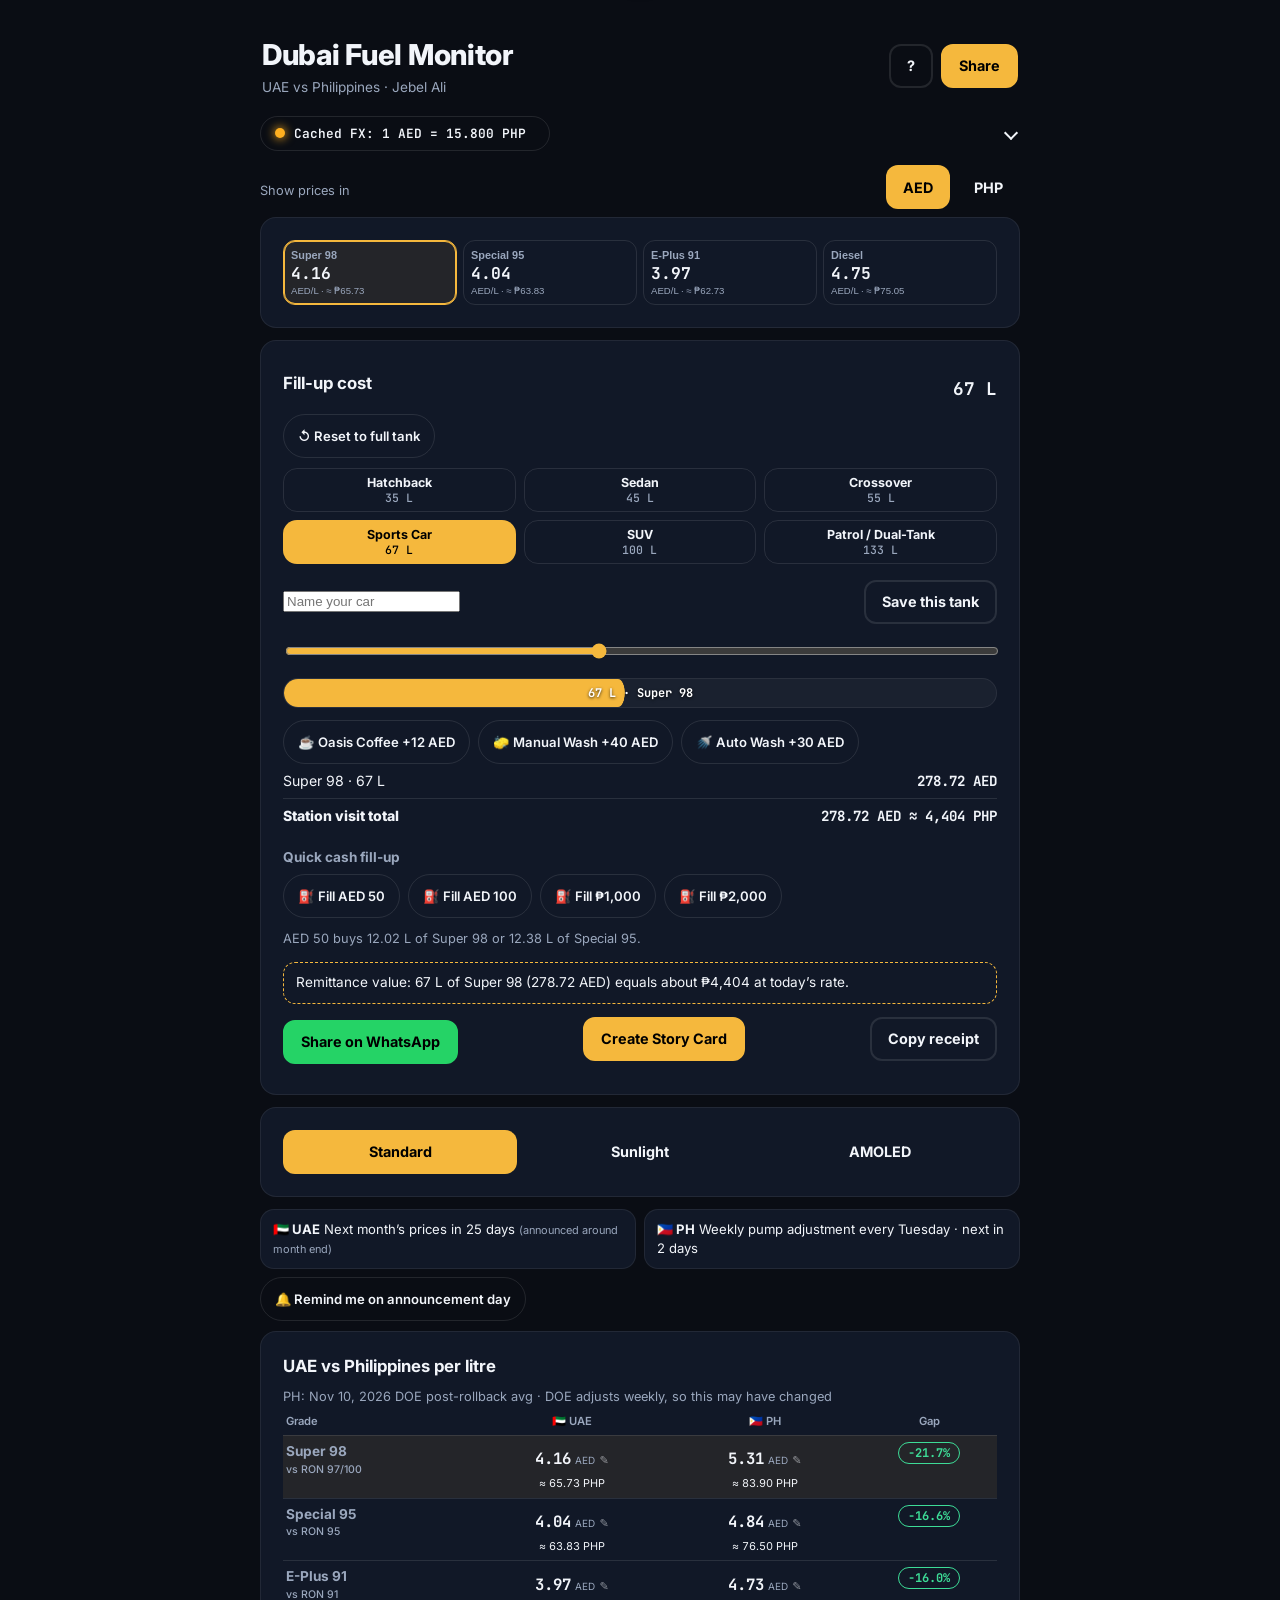
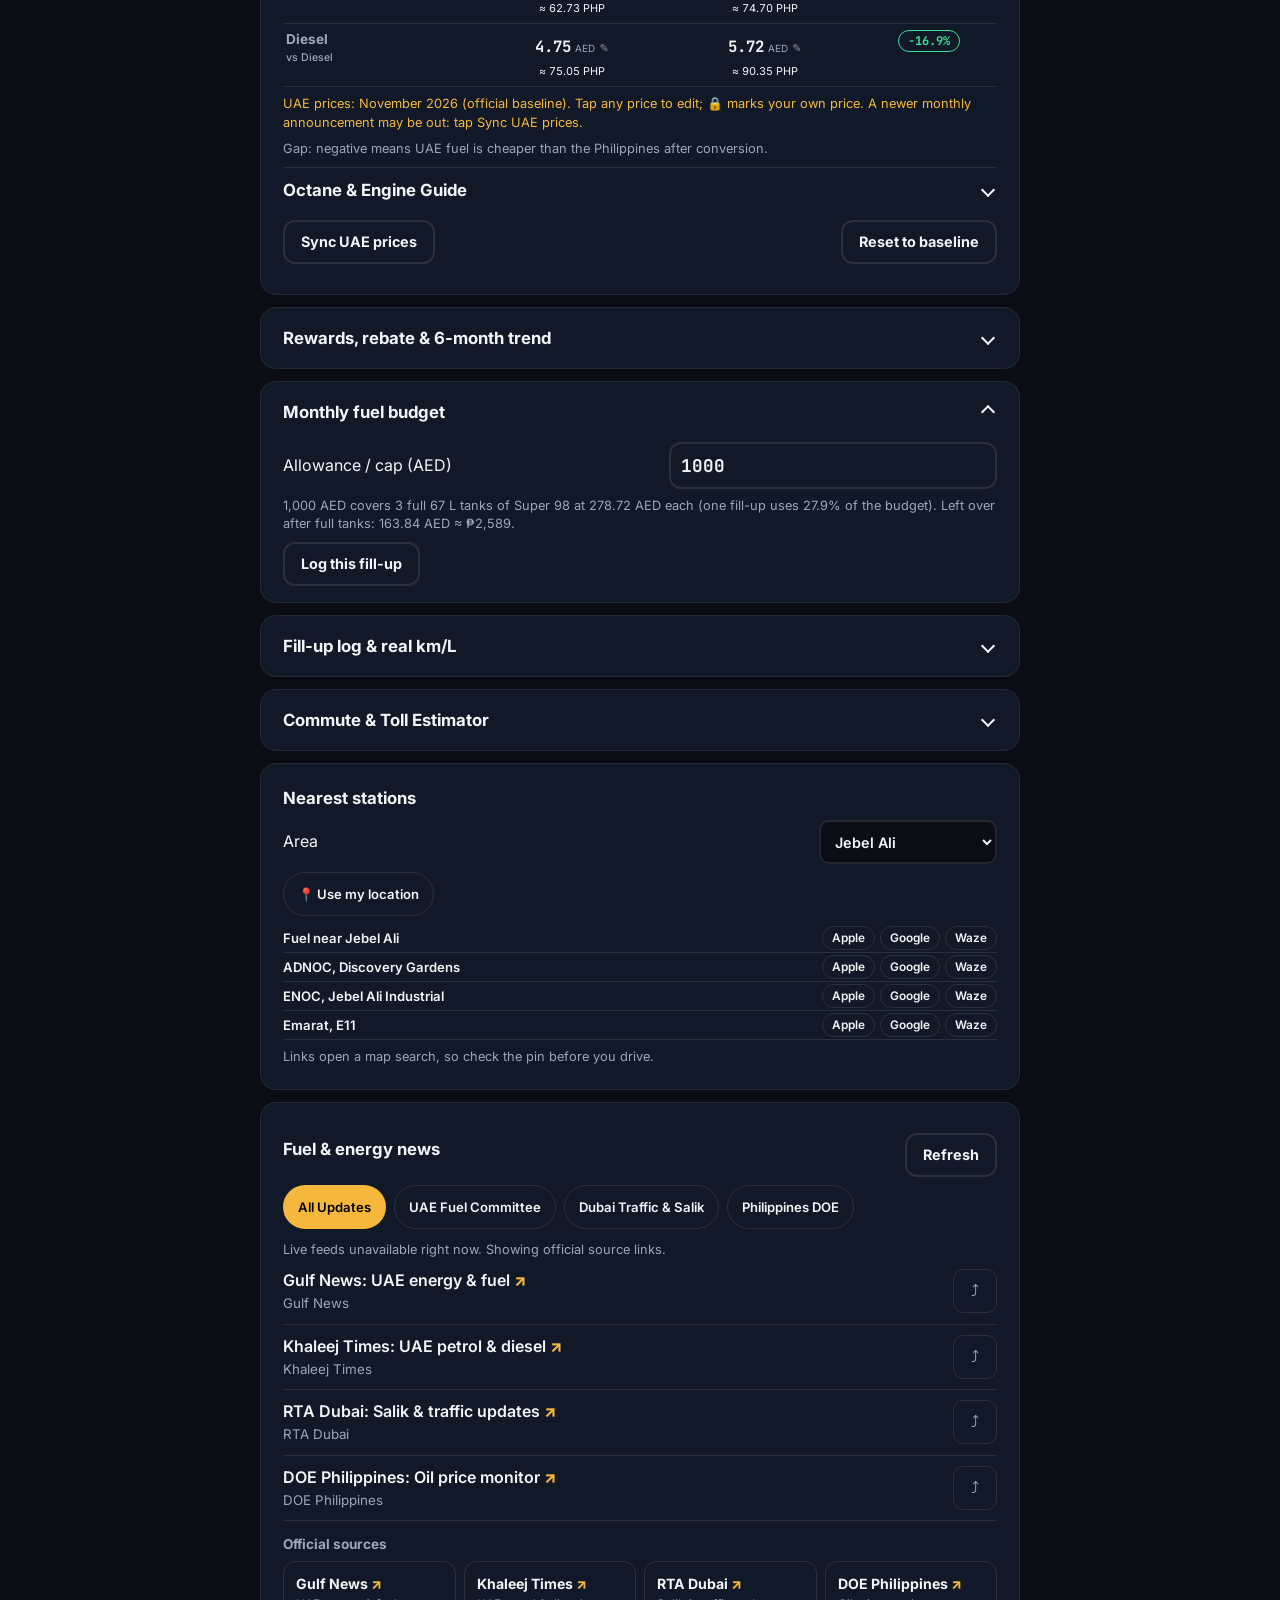
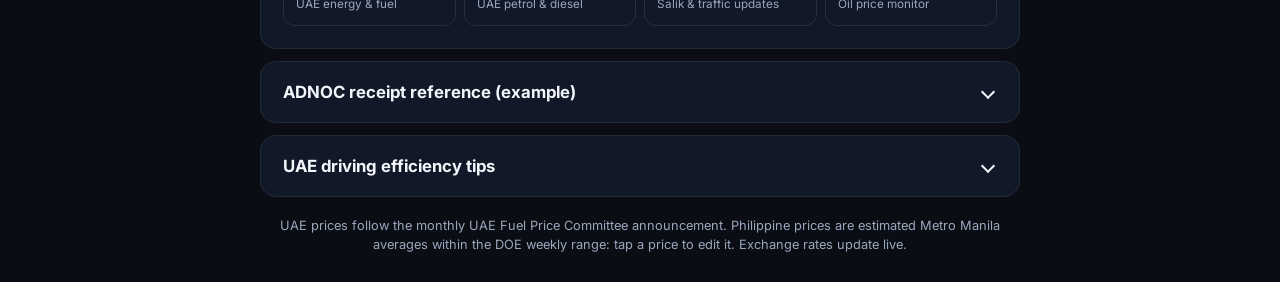
==== commit 0f6c0575: "Add files via upload" ====
--- a/index.html
+++ b/index.html
@@ -48,10 +48,11 @@
   <button id="iosBannerHow" class="btn">How</button>
   <button id="iosBannerClose" class="btn ghost" aria-label="Dismiss home screen tip">✕</button>
 </div>
+<div id="miniBar" class="minibar" hidden aria-live="polite"></div>
 <main>
   <div class="fxbar acc" id="fxAcc">
     <button class="acc-h fxh" aria-expanded="false" aria-controls="fxB" aria-label="Exchange rate and currency converter">
-      <span id="fxPill" class="fx" role="status" aria-live="polite"><span class="dot" aria-hidden="true"></span><span id="fxText">Checking FX…</span><span id="fxAge" class="fxage"></span></span><span class="chev" aria-hidden="true"></span></button>
+      <span id="fxPill" class="fx loading" role="status" aria-live="polite"><span class="dot" aria-hidden="true"></span><span id="fxText">Checking FX…</span><span id="fxAge" class="fxage"></span></span><span class="chev" aria-hidden="true"></span></button>
     <div class="acc-b" id="fxB"><div class="acc-in"><div class="fxconv">
       <input id="amt" type="number" inputmode="decimal" step="any" min="0" value="100" aria-label="Amount to convert">
       <button id="dirBtn" class="btn">AED → PHP</button>
@@ -60,6 +61,7 @@
     </div></div></div>
   </div>
 
+  <div class="row primrow"><span class="note">Show prices in</span><div class="duo" role="group" aria-label="Primary display currency"><button class="seg on" data-prim="AED">AED</button><button class="seg" data-prim="PHP">PHP</button></div></div>
   <section class="card" aria-label="Live UAE fuel prices">
     <div class="strip4" id="strip" role="group" aria-label="Choose fuel grade"></div>
   </section>
@@ -75,6 +77,8 @@
       <button class="vp" data-v="100"><b>SUV</b><span>100 L</span></button>
       <button class="vp" data-v="133"><b>Patrol / Dual-Tank</b><span>133 L</span></button>
     </div>
+    <div class="row prof"><input id="carName" type="text" maxlength="20" placeholder="Name your car" aria-label="Car name"><button id="carSave" class="btn ghost">Save this tank</button></div>
+    <div id="carChip" class="pillrow"></div>
     <input id="vol" type="range" min="10" max="140" value="67" aria-label="Tank volume in litres">
     <div class="tank" aria-hidden="true"><div class="tank-fill" id="tankFill"></div><span class="tank-lbl" id="tankLbl"></span></div>
     <div class="pillrow" id="addons">
@@ -92,7 +96,7 @@
     </div>
     <p class="note" id="qbOut"></p>
     <p class="remit" id="remit"></p>
-    <div class="row"><button id="waBtn" class="btn wa" style="flex:1">Share on WhatsApp</button><button id="storyBtn" class="btn" style="flex:1">Create Story Card</button></div>
+    <div class="row wrap3"><button id="waBtn" class="btn wa">Share on WhatsApp</button><button id="storyBtn" class="btn">Create Story Card</button><button id="copyBtn" class="btn ghost">Copy receipt</button></div>
   </section>
 
   <section class="card modes" aria-label="Display mode">
@@ -101,12 +105,11 @@
     <button data-mode="battery" class="seg">AMOLED</button>
   </section>
   <section class="trackers" aria-label="Price announcement trackers"><div class="trk" id="trkUae"></div><div class="trk" id="trkPh"></div></section>
+  <div class="row" style="margin:-4px 0 10px"><button id="icsBtn" class="chip">🔔 Remind me on announcement day</button></div>
 
   <section class="card" id="matrixSec">
     <h2>UAE vs Philippines per litre</h2>
     <p class="note" id="phNote"></p>
-    <div class="row"><span class="note">Primary display</span>
-      <div class="duo" role="group" aria-label="Primary display currency"><button class="seg on" data-prim="AED">AED</button><button class="seg" data-prim="PHP">PHP</button></div></div>
     <div class="mwrap"><table class="tbl mtbl" id="matrix"></table></div>
     <p class="note" id="priceStatus"></p>
     <p class="note" id="matrixNote"></p>
@@ -122,7 +125,7 @@
     <div class="acc-b" id="rewardsB"><div class="acc-in">
       <div class="strip" aria-label="Loyalty and cashback">
         <div><span class="lbl" id="rwLbl">ADNOC Rewards</span><b class="mono" id="pts">—</b><small>points, scaled from the 1,743-point reference receipt</small></div>
-        <div><label class="lbl" for="cbSel">Card fuel rebate</label><select id="cbSel"><option value="0">0%</option><option value="5">5%</option><option value="10">10%</option></select></div>
+        <div><label class="lbl" for="cbSel">Card fuel rebate</label><select id="cbSel"><option value="0">0%</option><option value="2">2%</option><option value="5">5%</option><option value="7.5">7.5%</option><option value="10">10%</option><option value="custom">Custom…</option></select><input id="cbCustom" type="number" inputmode="decimal" step="any" min="0" max="100" placeholder="% rebate" aria-label="Custom rebate percent" hidden><small>Check your card’s own terms for the real rate.</small></div>
         <div><span class="lbl">Net price</span><b class="mono" id="netAed">—</b><small id="netPhp"></small></div>
       </div>
       <h3 class="sub2">Super 98 &amp; Special 95: Jun–Nov 2026 (AED/L)</h3>
@@ -133,6 +136,17 @@
     <div class="row"><label for="budget">Allowance / cap (AED)</label>
       <input id="budget" type="number" inputmode="decimal" step="any" min="0" value="1000" aria-label="Monthly fuel budget in AED"></div>
     <p class="note" id="budgetOut"></p>
+    <div class="bbar" id="bbar" aria-hidden="true"><i id="bfill"></i></div><p class="note" id="bnote"></p>
+    <button id="logFill" class="btn ghost">Log this fill-up</button>
+  </div></div></section>
+
+  <section class="card acc" id="logAcc"><button class="acc-h" aria-expanded="false" aria-controls="logB">Fill-up log &amp; real km/L<span class="chev" aria-hidden="true"></span></button><div class="acc-b" id="logB"><div class="acc-in">
+    <div class="fxconv"><input id="logOdo" type="number" inputmode="decimal" step="any" min="0" placeholder="Odometer km" aria-label="Odometer in kilometres">
+      <input id="logL" type="number" inputmode="decimal" step="any" min="0" placeholder="Litres" aria-label="Litres filled">
+      <input id="logAed" type="number" inputmode="decimal" step="any" min="0" placeholder="AED paid" aria-label="AED paid"></div>
+    <div class="row"><button id="logSave" class="btn">Save fill-up</button><button id="logClear" class="btn ghost">Clear log</button></div>
+    <p class="note" id="logSummary"></p><div id="logList" class="stop"></div>
+    <p class="note">Saved on this device only. km/L assumes each fill is to full.</p>
   </div></div></section>
 
   <section class="card acc" id="commute"><button class="acc-h" aria-expanded="false" aria-controls="commuteB">Commute &amp; Toll Estimator<span class="chev" aria-hidden="true"></span></button><div class="acc-b" id="commuteB"><div class="acc-in">
@@ -140,6 +154,9 @@
       <select id="route"><option value="65">Discovery Gardens → Downtown Dubai (65 km round trip)</option>
         <option value="240">Jebel Ali → Abu Dhabi Corniche (240 km round trip)</option>
         <option value="85">Dubai Marina → Sharjah (85 km round trip)</option>
+        <option value="50">Jebel Ali ↔ Dubai Marina (~50 km round trip, approx.)</option>
+        <option value="70">Jebel Ali ↔ Downtown (~70 km round trip, approx.)</option>
+        <option value="100">Jebel Ali ↔ Deira (~100 km round trip, approx.)</option>
         <option value="custom">Custom distance</option></select></div>
     <div class="row" id="customKmWrap" hidden><label for="customKm">Round trip (km)</label>
       <input id="customKm" type="number" inputmode="decimal" step="any" min="0" value="50" aria-label="Custom round trip distance in kilometres"></div>
@@ -147,7 +164,7 @@
       <select id="eff"><option value="8">8 km/L (SUV)</option><option value="12" selected>12 km/L (Sedan)</option><option value="16">16 km/L (Hybrid)</option></select></div>
     <div class="row"><label for="gates">Salik gates</label>
       <select id="gates"><option>0</option><option>1</option><option>2</option><option>3</option><option>4</option><option>5</option><option>6</option><option>7</option><option>8</option></select>
-      <div class="duo" role="group" aria-label="Salik rate"><button class="chip sk on" data-rate="4">AED 4 off-peak</button><button class="chip sk" data-rate="6">AED 6 peak</button></div></div>
+      <div class="duo" role="group" aria-label="Salik rate"><button class="chip sk on" data-rate="4">AED 4 off-peak</button><button class="chip sk" data-rate="6">AED 6 peak</button><button class="chip sk" data-rate="0">AED 0 late night</button></div></div>
     <div class="row"><span>Carpool split</span>
       <div class="pillrow" role="group" aria-label="Carpool split">
         <button class="chip cp on" data-n="1">Solo</button><button class="chip cp" data-n="2">÷ 2</button><button class="chip cp" data-n="3">÷ 3</button><button class="chip cp" data-n="4">÷ 4</button></div></div>
@@ -159,6 +176,7 @@
     <h2>Nearest stations</h2>
     <div class="row"><label for="area">Area</label>
       <select id="area"><option>Jebel Ali</option><option>Discovery Gardens</option><option>Al Furjan</option><option>Sheikh Zayed Road</option></select></div>
+    <div class="row"><button id="geoBtn" class="chip">📍 Use my location</button><span class="note" id="geoNote"></span></div>
     <div id="stationsOut" class="stns"></div>
     <p class="note">Links open a map search, so check the pin before you drive.</p>
   </section>
@@ -200,6 +218,7 @@
 </div>
 <div id="storyModal" class="modal" hidden role="dialog" aria-modal="true" aria-label="Story card preview">
   <div class="sheet storysheet"><div class="grab" aria-hidden="true"></div>
+    <div class="pillrow" id="themePills" role="group" aria-label="Story card theme"><button class="chip th on" data-t="obsidian">Obsidian</button><button class="chip th" data-t="adnoc">ADNOC Blue/Gold</button><button class="chip th" data-t="ofw">Remittance</button></div>
     <div class="sheenwrap" id="sheenWrap"><img id="storyImg" class="storyimg" alt="Story card preview"><div id="confetti" class="confetti" aria-hidden="true"></div></div>
     <div class="row"><button id="storyDl" class="btn" style="flex:1">Download</button><button id="storyShare" class="btn wa" style="flex:1">Share Story Card</button></div>
     <button id="storyClose" class="btn ghost" style="width:100%">Close</button>
--- a/css/styles.css
+++ b/css/styles.css
@@ -101,10 +101,7 @@
 body.sunlight-mode .mcard{border:2px solid #000;box-shadow:none}
 body.sunlight-mode .mcard .cols>div{border:2px solid #000}
 body.battery-save .mcard{box-shadow:none;background:#0d1117}
-@media (max-width:639px){
-  .scroll{display:none}
-  .mcards{display:grid;gap:12px}
-}
+
 
 /* ---- Vehicle presets + FX status capsule ---- */
 .vpresets{display:flex;gap:8px;overflow-x:auto;-webkit-overflow-scrolling:touch;scroll-snap-type:x proximity;padding:2px 0 8px;margin:0 -4px}
@@ -294,3 +291,42 @@
 body.battery-save *::before,body.battery-save *::after{animation:none!important;transition:none!important}
 @media (prefers-reduced-motion:reduce){*::before,*::after{animation:none!important;transition:none!important}.glide-ind,.tank-fill{transition:none!important}}
 body.battery-save .glide-ind,body.battery-save .tank-fill{transition:none!important}
+
+/* ---- v1.0.8: value-first layout ---- */
+.fxbar{margin-bottom:10px}.fxbar .fxh{padding:2px 0}.fxbar .fx{margin:0}
+.fxconv{display:flex;flex-wrap:wrap;align-items:center;gap:8px;padding:8px 0 2px}.fxconv input{width:36%}
+.strip4{display:grid;grid-template-columns:repeat(4,1fr);gap:6px}
+.gt{display:flex;flex-direction:column;align-items:flex-start;gap:1px;padding:8px 7px;min-height:64px;min-width:0;border-radius:12px;border:1.5px solid var(--line);background:transparent;color:var(--text);text-align:left;cursor:pointer}
+.gt.on{border-color:var(--accent);box-shadow:inset 0 0 0 1px var(--accent);background:rgba(245,184,61,.08)}
+.gt .gn{font-size:.68rem;font-weight:700;color:var(--muted)}.gt b{font-size:1.02rem}.gt small{font-size:.6rem;color:var(--muted);white-space:nowrap}
+body.sunlight-mode .gt{border:2px solid #000}body.sunlight-mode .gt.on{background:#000;color:#fff}body.sunlight-mode .gt.on .gn,body.sunlight-mode .gt.on small{color:#fff}
+.vpresets{display:grid;grid-template-columns:repeat(3,1fr);gap:8px;overflow:visible;padding:2px 0 8px;margin:0}
+.vp{min-width:0;padding:6px 6px;border-radius:14px;text-align:center}
+.vpresets .glide-ind{border-radius:14px}
+#cashReset{margin:0 0 8px}
+.mwrap{overflow-x:hidden}
+.mtbl{table-layout:fixed;min-width:0;width:100%}
+.mtbl th,.mtbl td{padding:6px 3px;vertical-align:top;white-space:normal;text-align:center}
+.mtbl thead th{font-size:.7rem;color:var(--muted)}
+.mtbl thead th:first-child{width:27%;text-align:left}.mtbl thead th:last-child{width:19%}
+.mtbl th[scope=row]{text-align:left;font-weight:700;font-size:.85rem}
+.mtbl th[scope=row] small{display:block;font-weight:500;color:var(--muted);font-size:.66rem}
+.mtbl tr.sel{background:rgba(245,184,61,.08)}
+.pcell{background:none;border:0;color:var(--text);cursor:pointer;padding:2px;width:100%;text-align:center;font:inherit;min-height:34px}
+.pcell .num{font:700 .98rem 'JetBrains Mono',monospace;font-variant-numeric:tabular-nums}.pcell small{font-size:.62rem;color:var(--muted)}.pen{font-size:.7rem;opacity:.55}
+.pc .sub-num{font-size:.68rem}
+.pedit{width:100%;font:700 1rem 'JetBrains Mono',monospace;padding:8px 4px;border-radius:10px;border:2px solid var(--accent);background:var(--bg);color:var(--text);text-align:center}
+.unlock.mini{padding:0 6px;min-width:44px;min-height:34px;border-radius:10px;border:1px solid var(--line);background:transparent;color:var(--text);font-size:.8rem;cursor:pointer}
+.pc.lockfx{animation:glow 1.1s ease-out;border-radius:10px}
+.stns{display:block}
+.stn{display:flex;align-items:center;justify-content:space-between;gap:8px;padding:2px 0;border-bottom:1px solid var(--line);margin:0}
+.stn-n{font-size:.82rem;font-weight:600;min-width:0;flex:1}
+.stn-l{display:flex;gap:5px;flex:none}.stn-l .chip{padding:4px 9px;font-size:.74rem;min-width:44px}
+.news li{display:flex;align-items:flex-start;justify-content:space-between;gap:8px}
+.news .nt{min-width:0;flex:1}.news a{overflow-wrap:anywhere}
+.ext{color:var(--accent);font-weight:800}
+.ic-btn{flex:none;background:transparent;border:1px solid var(--line);color:var(--muted);border-radius:10px;min-width:44px;min-height:44px;font-size:1rem;cursor:pointer}
+.fallback a small{display:block}
+.fading{opacity:0;transition:opacity 120ms ease}
+.fxbar.acc .acc-b{margin-top:0}
+.acc.card>.acc-h{min-height:44px}
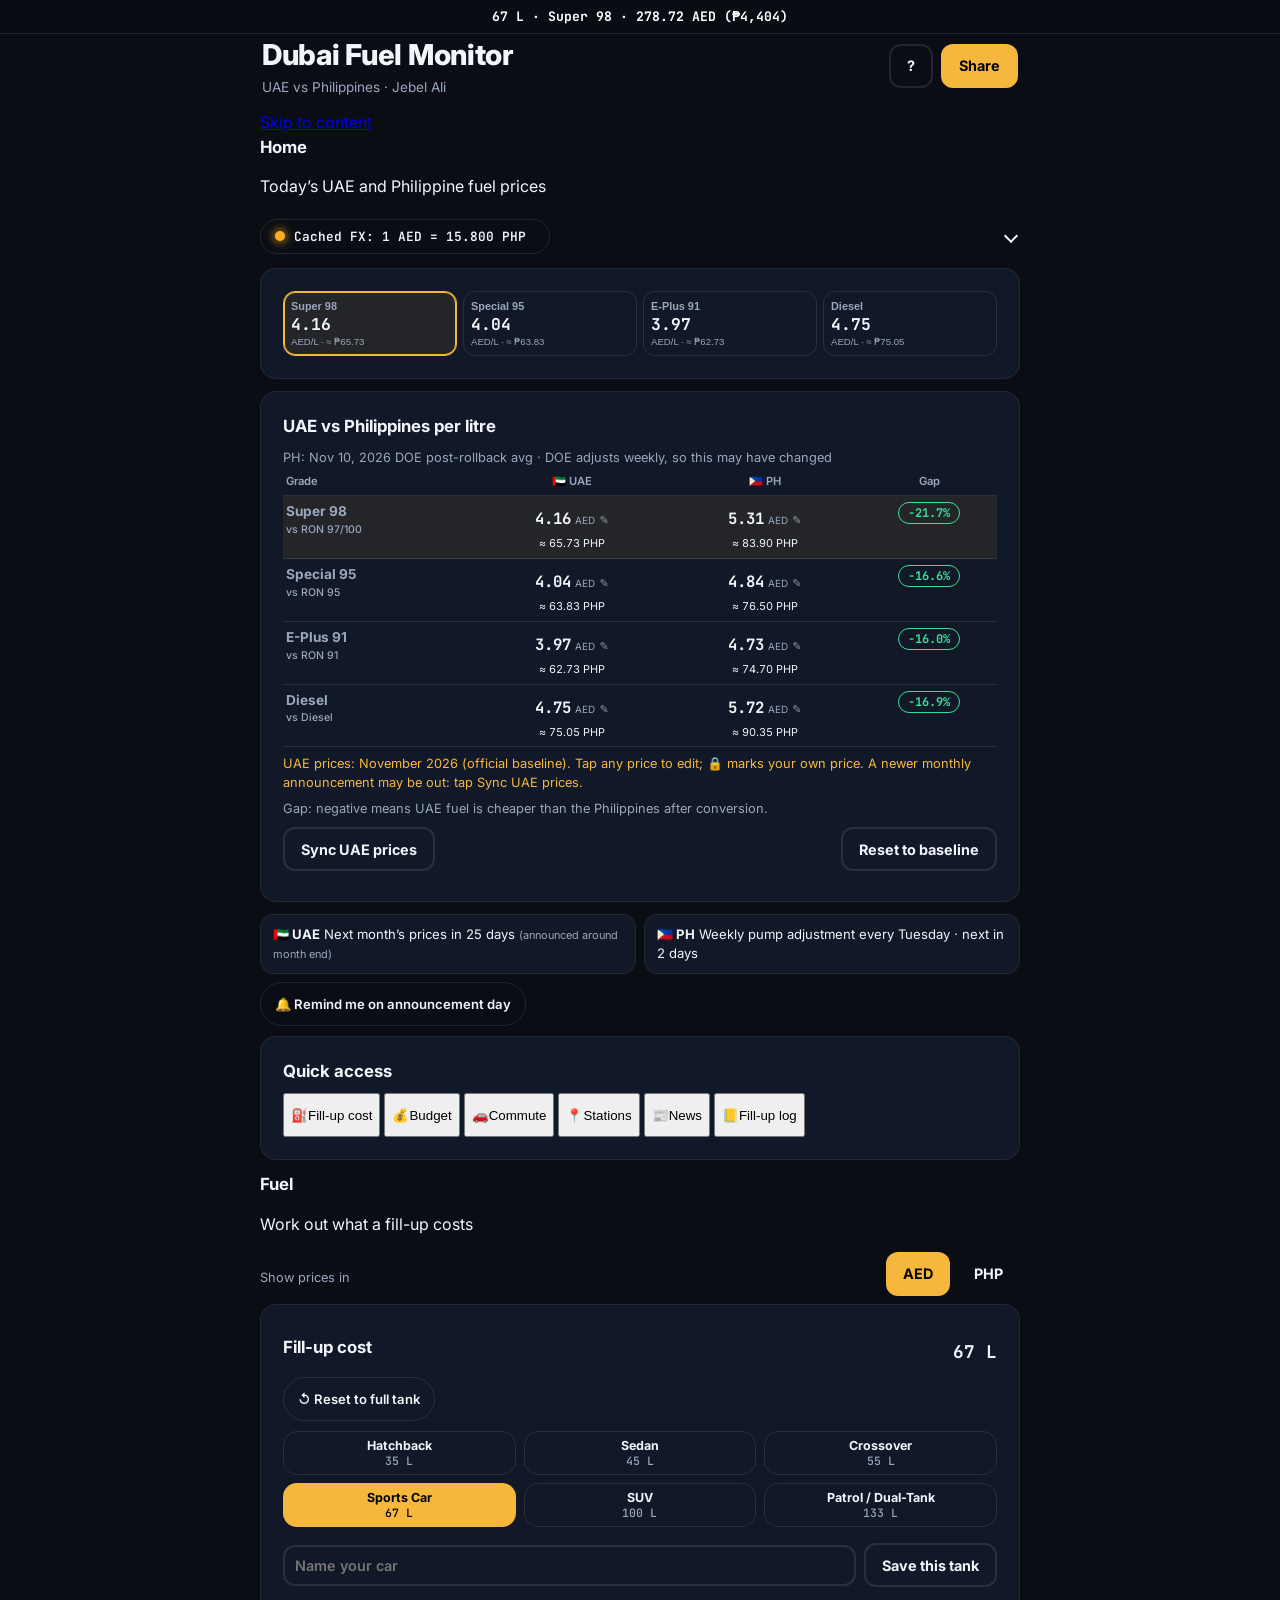
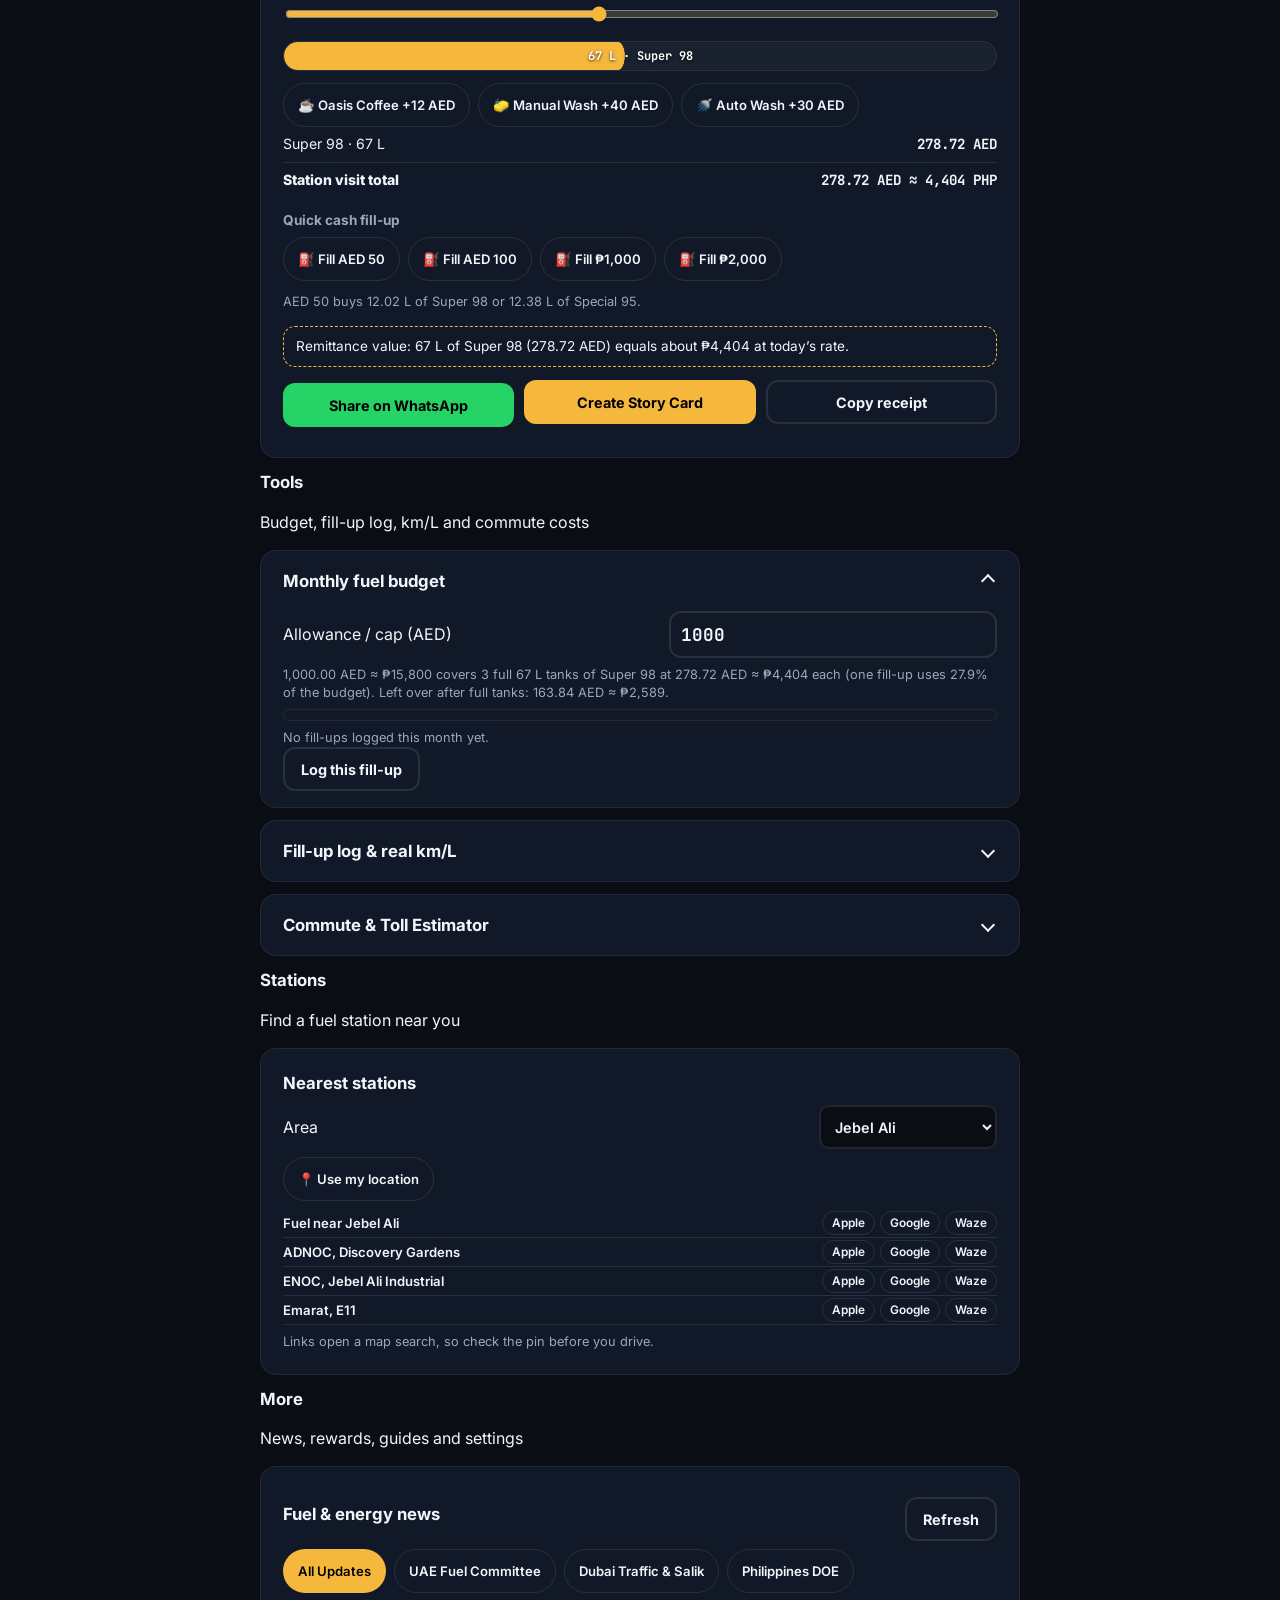
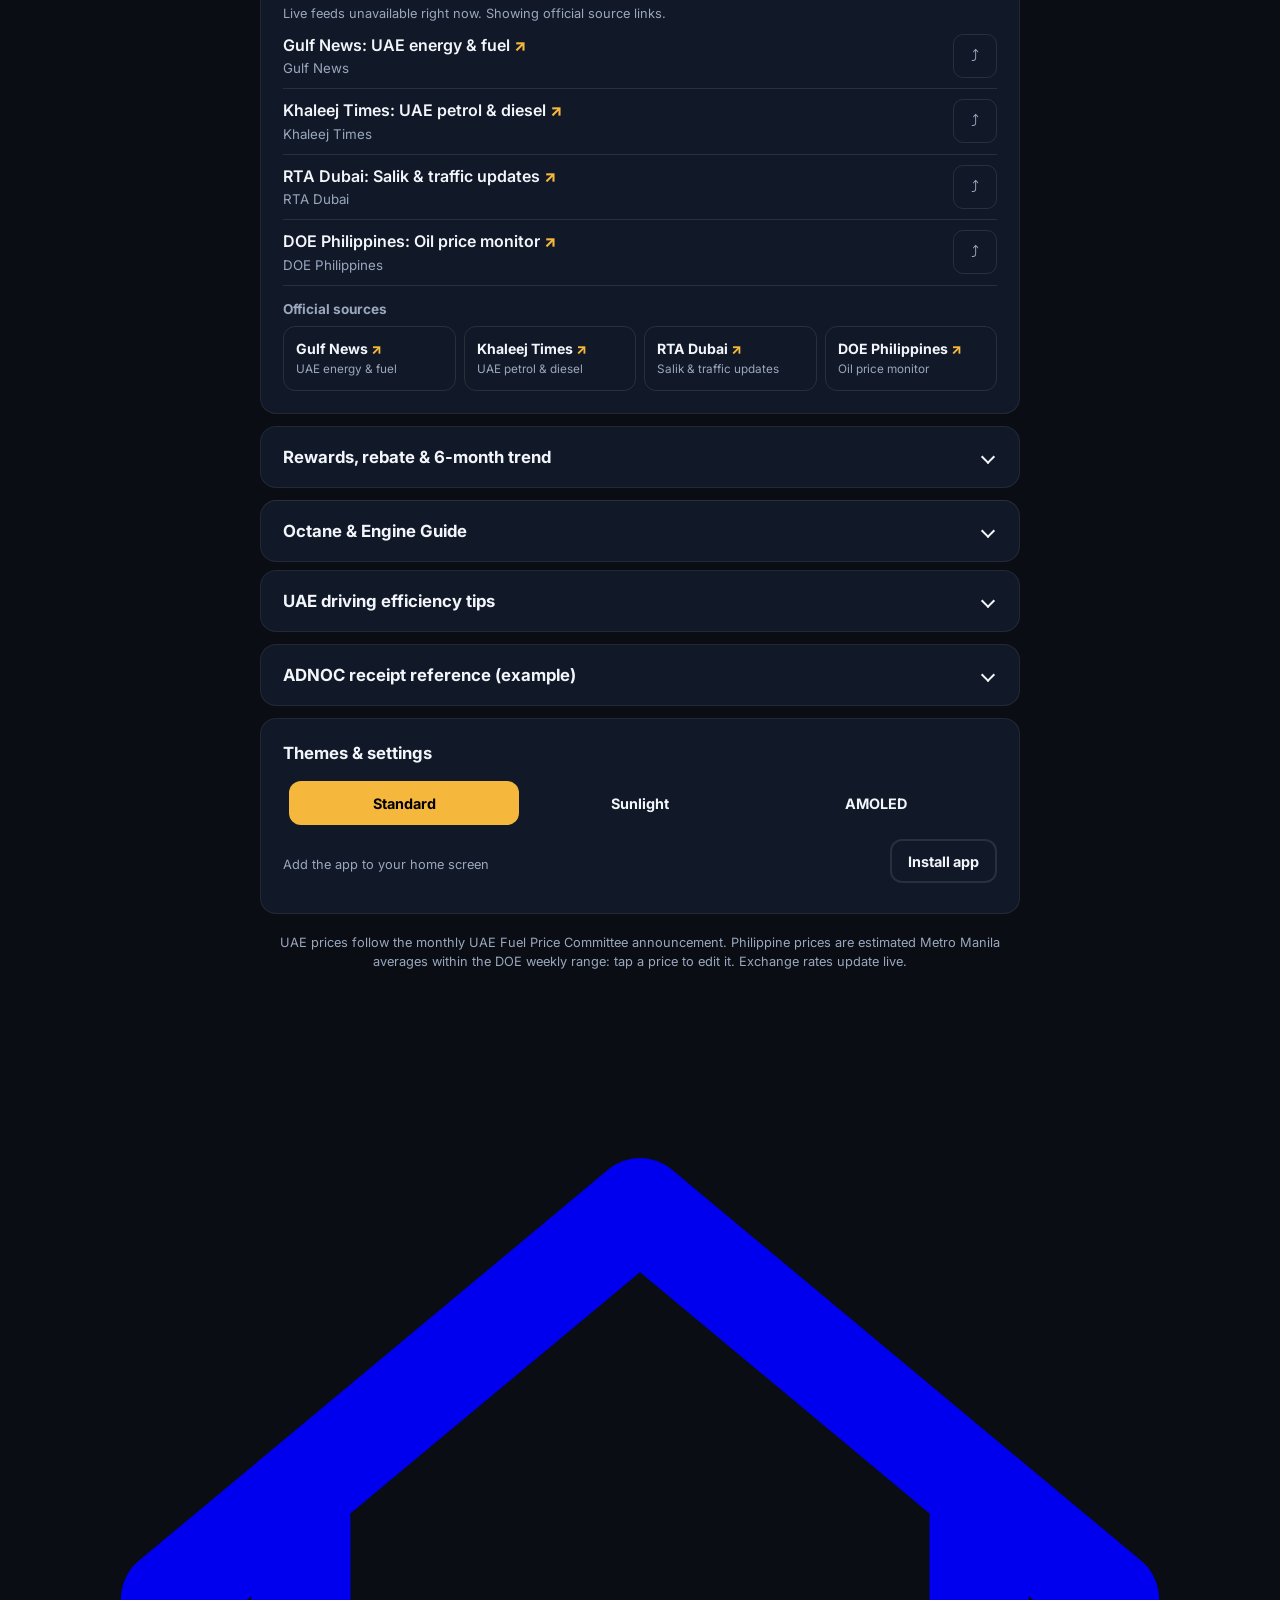
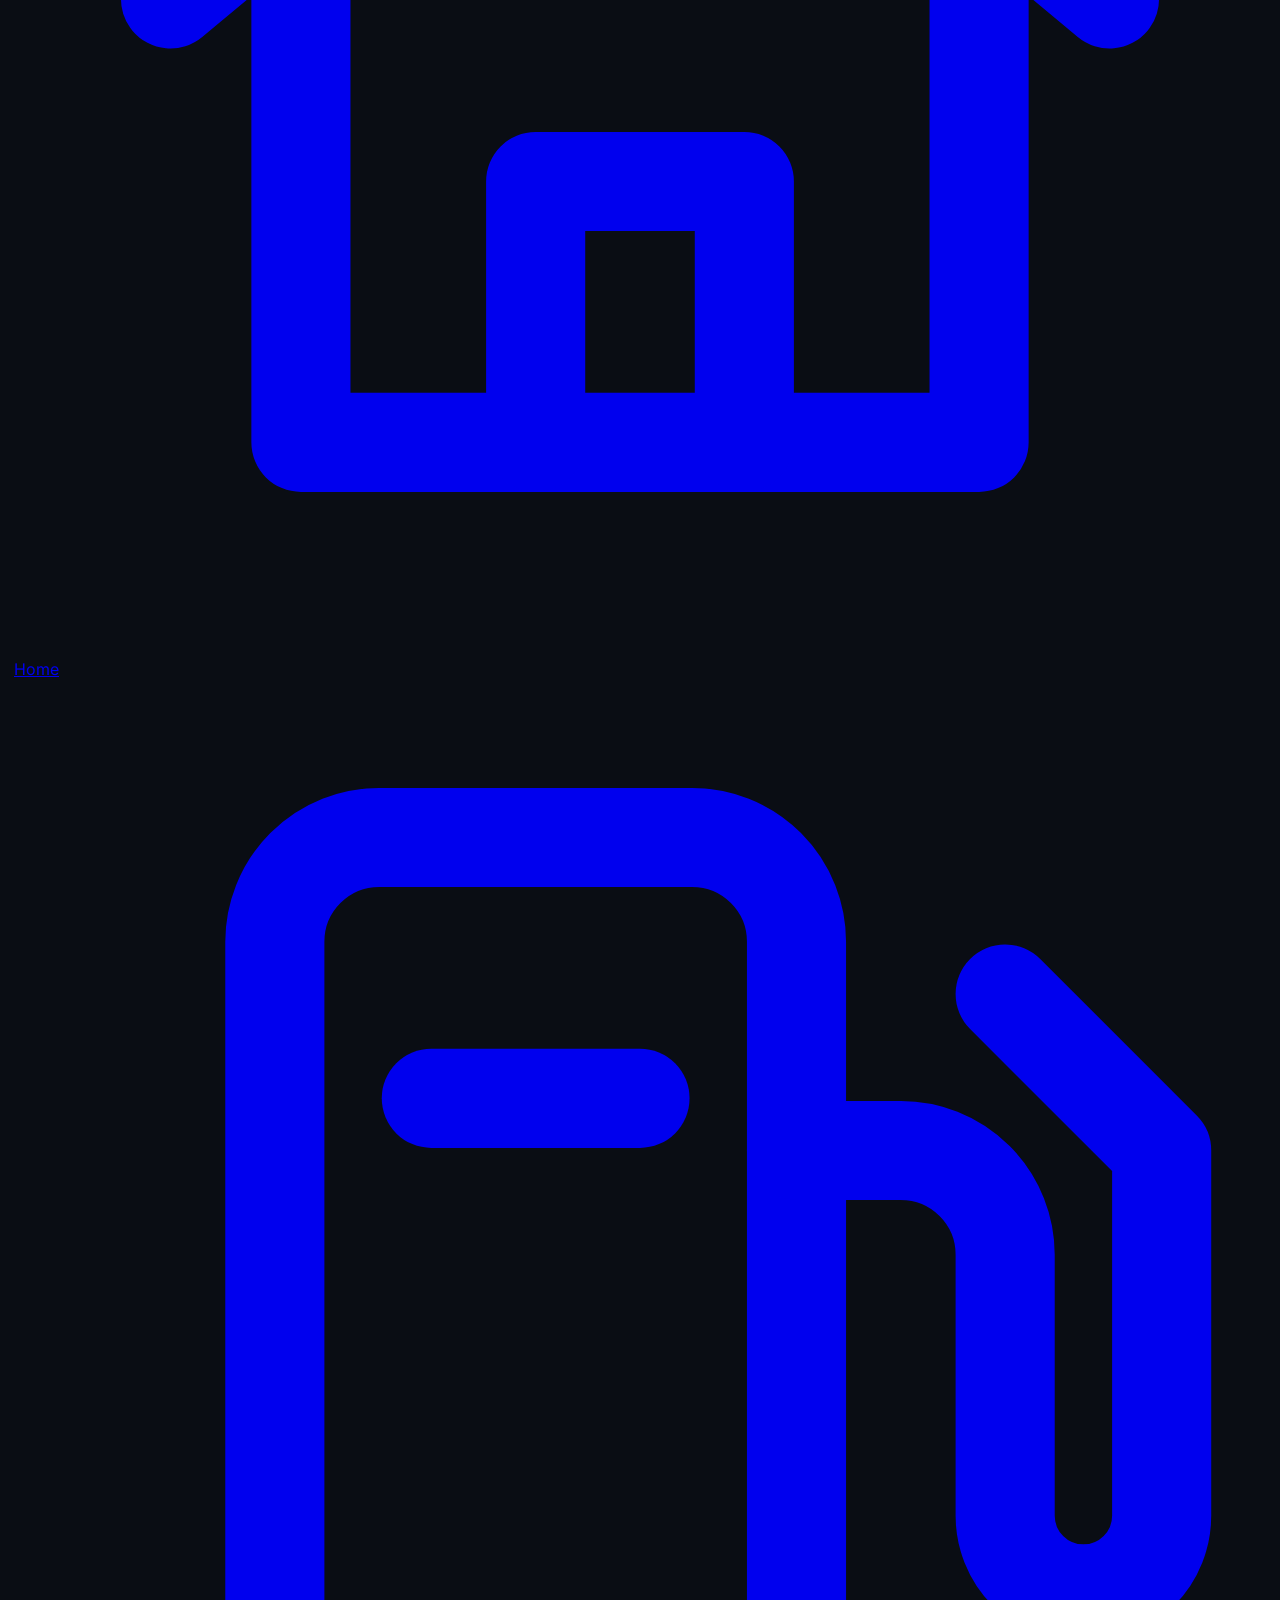
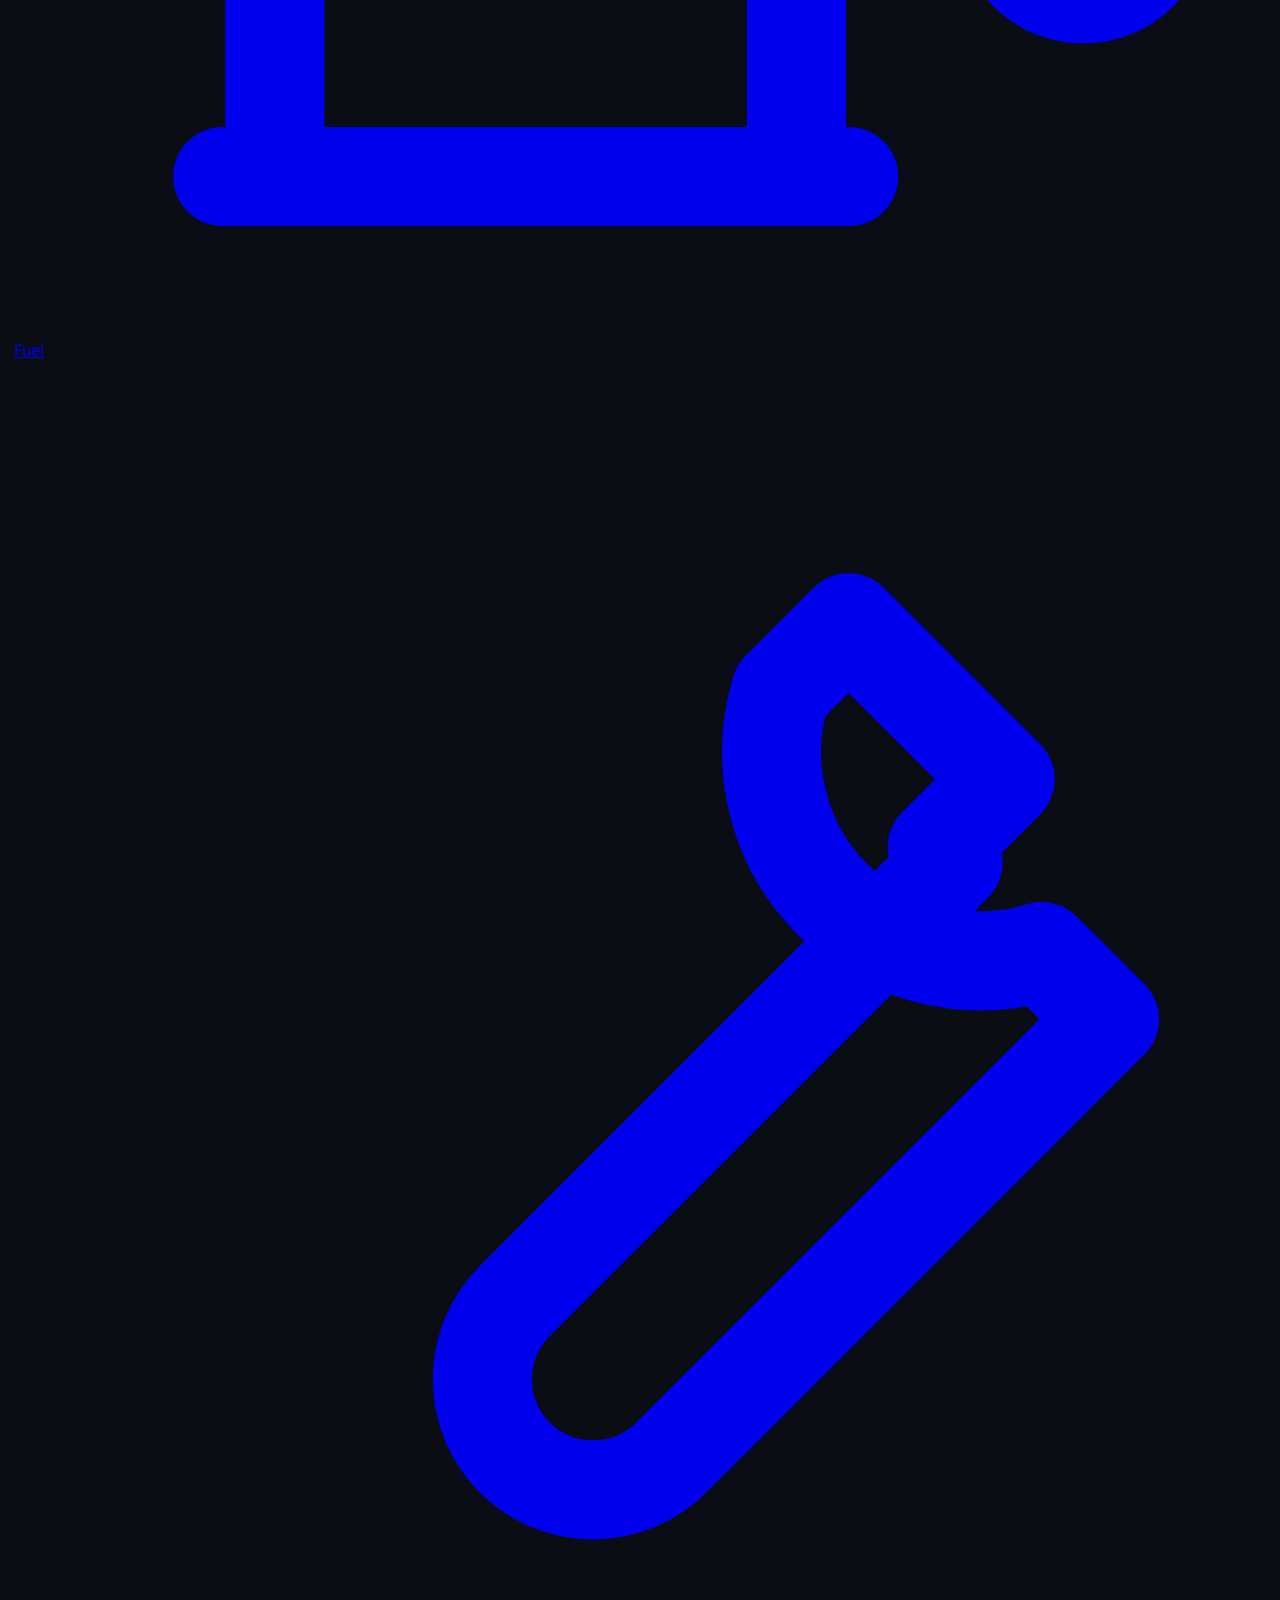
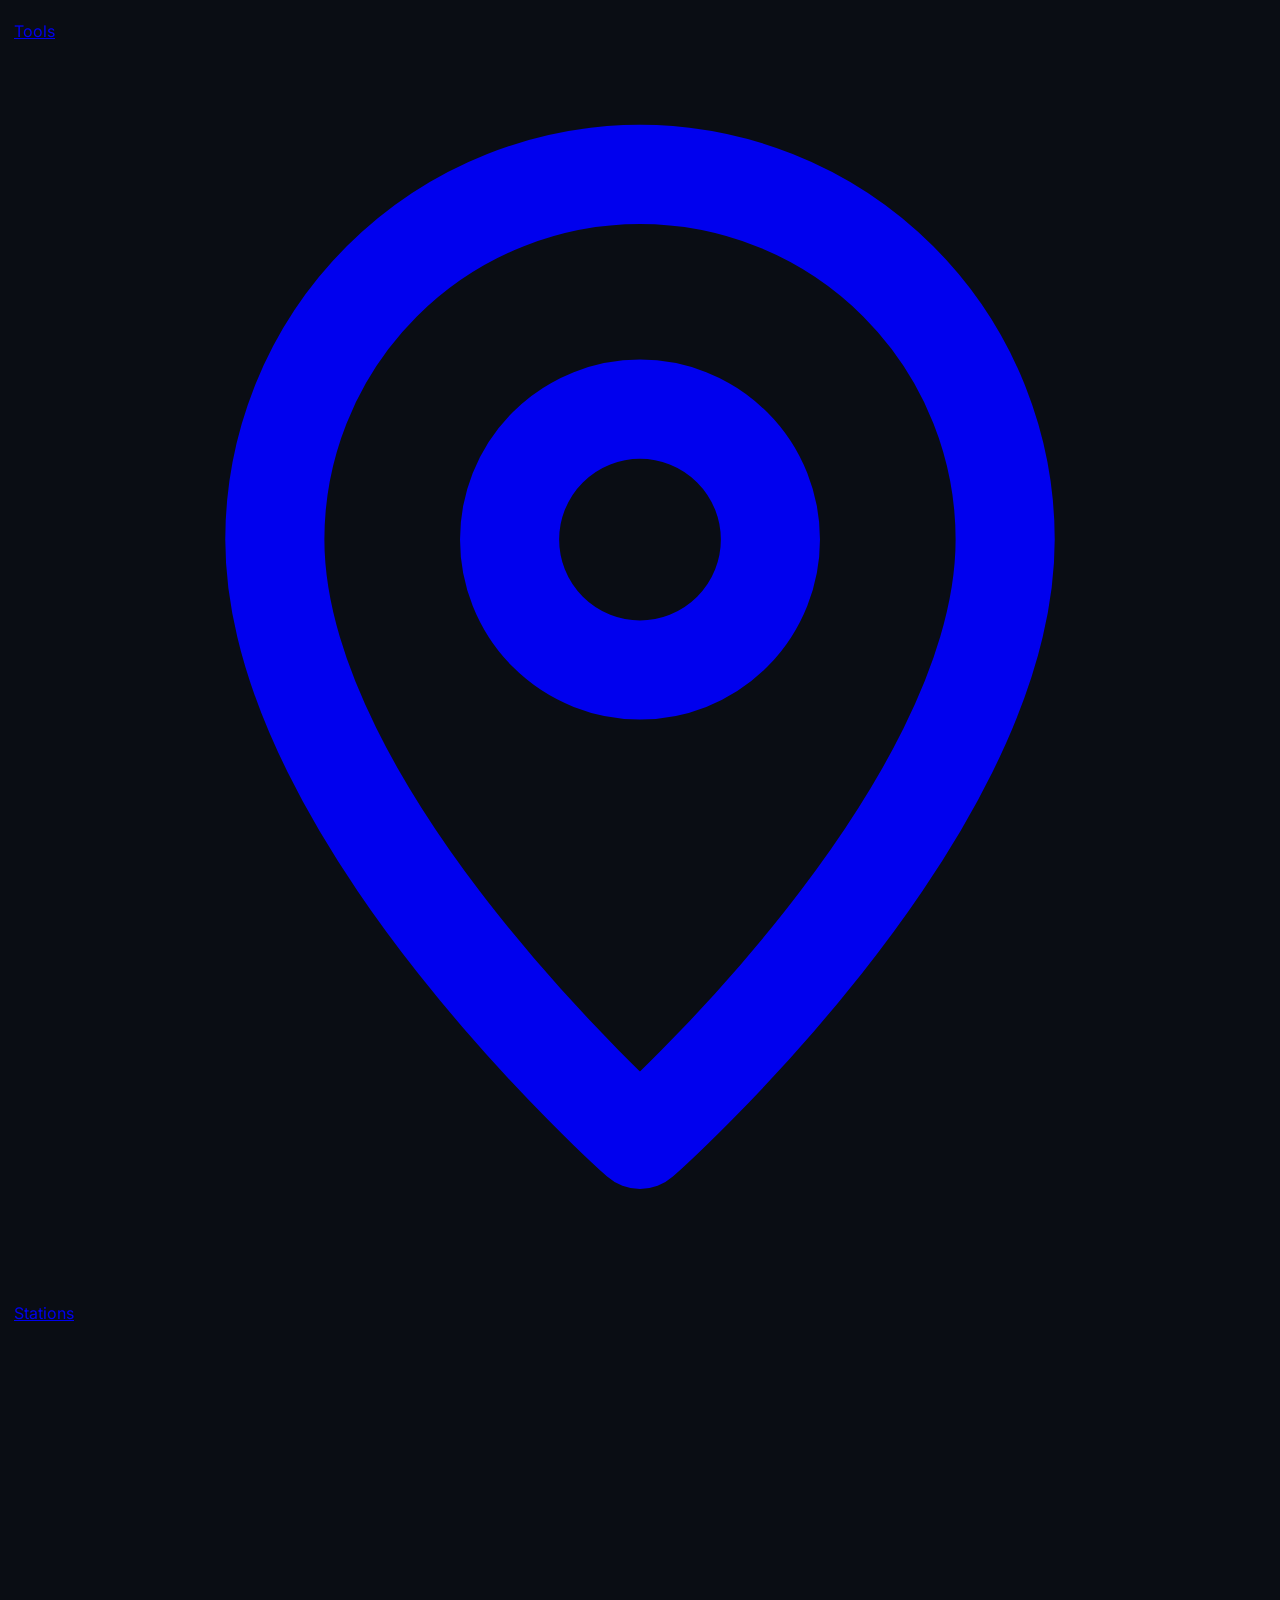
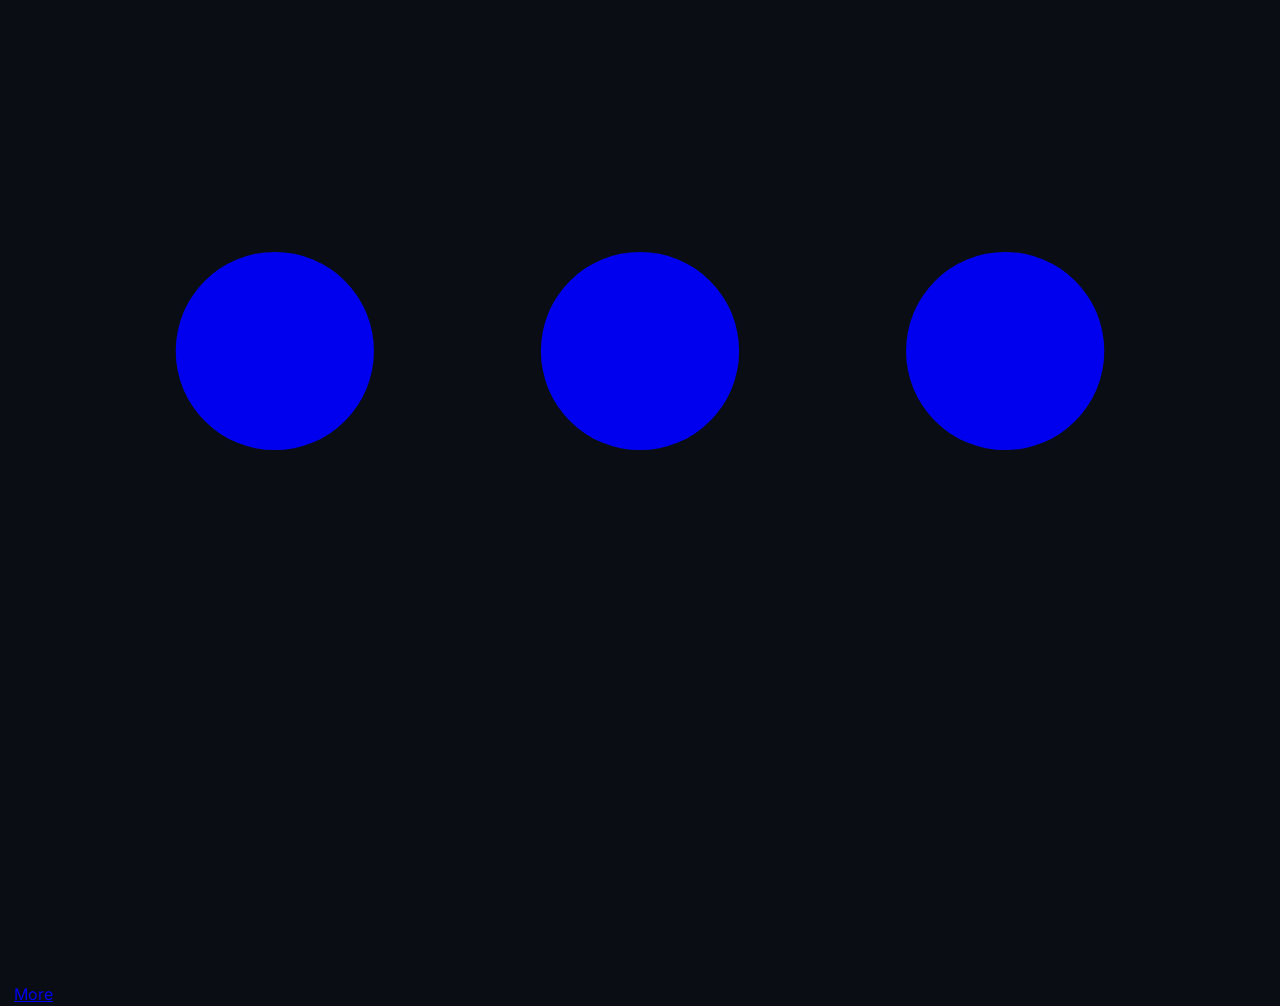
==== commit 4bef2a6a: "Add files via upload" ====
--- a/index.html
+++ b/index.html
@@ -49,7 +49,10 @@
   <button id="iosBannerClose" class="btn ghost" aria-label="Dismiss home screen tip">✕</button>
 </div>
 <div id="miniBar" class="minibar" hidden aria-live="polite"></div>
-<main>
+<main id="main">
+  <a class="skip" href="#home">Skip to content</a>
+  <div class="sec" id="home" role="region" aria-labelledby="h-home">
+  <div class="sec-top"><h2 class="sec-h" id="h-home">Home</h2><p class="sec-sub">Today’s UAE and Philippine fuel prices</p></div>
   <div class="fxbar acc" id="fxAcc">
     <button class="acc-h fxh" aria-expanded="false" aria-controls="fxB" aria-label="Exchange rate and currency converter">
       <span id="fxPill" class="fx loading" role="status" aria-live="polite"><span class="dot" aria-hidden="true"></span><span id="fxText">Checking FX…</span><span id="fxAge" class="fxage"></span></span><span class="chev" aria-hidden="true"></span></button>
@@ -61,11 +64,35 @@
     </div></div></div>
   </div>
 
-  <div class="row primrow"><span class="note">Show prices in</span><div class="duo" role="group" aria-label="Primary display currency"><button class="seg on" data-prim="AED">AED</button><button class="seg" data-prim="PHP">PHP</button></div></div>
   <section class="card" aria-label="Live UAE fuel prices">
     <div class="strip4" id="strip" role="group" aria-label="Choose fuel grade"></div>
   </section>
 
+  <section class="card" id="matrixSec">
+    <h2>UAE vs Philippines per litre</h2>
+    <p class="note" id="phNote"></p>
+    <div class="mwrap"><table class="tbl mtbl" id="matrix"></table></div>
+    <p class="note" id="priceStatus"></p>
+    <p class="note" id="matrixNote"></p>
+    <div class="row"><button id="syncPrices" class="btn ghost">Sync UAE prices</button><button id="resetPrices" class="btn ghost">Reset to baseline</button></div>
+  </section>
+
+  <section class="trackers" aria-label="Price announcement trackers"><div class="trk" id="trkUae"></div><div class="trk" id="trkPh"></div></section>
+  <div class="row" style="margin:-4px 0 10px"><button id="icsBtn" class="chip">🔔 Remind me on announcement day</button></div>
+
+  <section class="card quick" aria-label="Quick access"><h2>Quick access</h2>
+    <div class="qgrid">
+      <button class="qa" data-go="calc"><span class="qi" aria-hidden="true">⛽</span>Fill-up cost</button>
+      <button class="qa" data-go="budgetAcc"><span class="qi" aria-hidden="true">💰</span>Budget</button>
+      <button class="qa" data-go="commute"><span class="qi" aria-hidden="true">🚗</span>Commute</button>
+      <button class="qa" data-go="stationsCard"><span class="qi" aria-hidden="true">📍</span>Stations</button>
+      <button class="qa" data-go="newsCard"><span class="qi" aria-hidden="true">📰</span>News</button>
+      <button class="qa" data-go="logAcc"><span class="qi" aria-hidden="true">📒</span>Fill-up log</button>
+    </div></section>
+  </div>
+  <div class="sec" id="fuel" role="region" aria-labelledby="h-fuel">
+  <div class="sec-top"><h2 class="sec-h" id="h-fuel">Fuel</h2><p class="sec-sub">Work out what a fill-up costs</p></div>
+  <div class="row primrow"><span class="note">Show prices in</span><div class="duo" role="group" aria-label="Primary display currency"><button class="seg on" data-prim="AED">AED</button><button class="seg" data-prim="PHP">PHP</button></div></div>
   <section class="card" id="calc">
     <div class="row"><h2>Fill-up cost</h2><span class="mono big"><output id="volOut">67</output> L</span></div>
     <button id="cashReset" class="chip" hidden>↺ Reset to full tank</button>
@@ -99,39 +126,9 @@
     <div class="row wrap3"><button id="waBtn" class="btn wa">Share on WhatsApp</button><button id="storyBtn" class="btn">Create Story Card</button><button id="copyBtn" class="btn ghost">Copy receipt</button></div>
   </section>
 
-  <section class="card modes" aria-label="Display mode">
-    <button data-mode="standard" class="seg on">Standard</button>
-    <button data-mode="sunlight" class="seg">Sunlight</button>
-    <button data-mode="battery" class="seg">AMOLED</button>
-  </section>
-  <section class="trackers" aria-label="Price announcement trackers"><div class="trk" id="trkUae"></div><div class="trk" id="trkPh"></div></section>
-  <div class="row" style="margin:-4px 0 10px"><button id="icsBtn" class="chip">🔔 Remind me on announcement day</button></div>
-
-  <section class="card" id="matrixSec">
-    <h2>UAE vs Philippines per litre</h2>
-    <p class="note" id="phNote"></p>
-    <div class="mwrap"><table class="tbl mtbl" id="matrix"></table></div>
-    <p class="note" id="priceStatus"></p>
-    <p class="note" id="matrixNote"></p>
-    <div class="acc" id="octane"><button class="acc-h" aria-expanded="false" aria-controls="octaneB">Octane &amp; Engine Guide<span class="chev" aria-hidden="true"></span></button><div class="acc-b" id="octaneB"><div class="acc-in"><ul>
-      <li><b>Super 98</b> (closest PH match: RON 97/100): high-compression, turbocharged and performance engines, or any car whose manual asks for 98.</li>
-      <li><b>Special 95</b> (PH: RON 95): the standard choice for most sedans, crossovers and SUVs.</li>
-      <li><b>E-Plus 91</b> (PH: RON 91): fleet and commercial vehicles, or cars whose manual explicitly allows 91.</li>
-      <li>In UAE desert heat and heavy loads, a grade below your manual's requirement can cause knocking. Always follow the owner's manual.</li></ul></div></div></div>
-    <div class="row"><button id="syncPrices" class="btn ghost">Sync UAE prices</button><button id="resetPrices" class="btn ghost">Reset to baseline</button></div>
-  </section>
-
-  <section class="card acc" id="rewardsAcc"><button class="acc-h" aria-expanded="false" aria-controls="rewardsB">Rewards, rebate &amp; 6-month trend<span class="chev" aria-hidden="true"></span></button>
-    <div class="acc-b" id="rewardsB"><div class="acc-in">
-      <div class="strip" aria-label="Loyalty and cashback">
-        <div><span class="lbl" id="rwLbl">ADNOC Rewards</span><b class="mono" id="pts">—</b><small>points, scaled from the 1,743-point reference receipt</small></div>
-        <div><label class="lbl" for="cbSel">Card fuel rebate</label><select id="cbSel"><option value="0">0%</option><option value="2">2%</option><option value="5">5%</option><option value="7.5">7.5%</option><option value="10">10%</option><option value="custom">Custom…</option></select><input id="cbCustom" type="number" inputmode="decimal" step="any" min="0" max="100" placeholder="% rebate" aria-label="Custom rebate percent" hidden><small>Check your card’s own terms for the real rate.</small></div>
-        <div><span class="lbl">Net price</span><b class="mono" id="netAed">—</b><small id="netPhp"></small></div>
-      </div>
-      <h3 class="sub2">Super 98 &amp; Special 95: Jun–Nov 2026 (AED/L)</h3>
-      <div id="spark" class="spark"></div><p class="note" id="sparkNote"></p>
-    </div></div></section>
-
+  </div>
+  <div class="sec" id="tools" role="region" aria-labelledby="h-tools">
+  <div class="sec-top"><h2 class="sec-h" id="h-tools">Tools</h2><p class="sec-sub">Budget, fill-up log, km/L and commute costs</p></div>
   <section class="card acc open" id="budgetAcc"><button class="acc-h" aria-expanded="true" aria-controls="budgetB">Monthly fuel budget<span class="chev" aria-hidden="true"></span></button><div class="acc-b" id="budgetB"><div class="acc-in">
     <div class="row"><label for="budget">Allowance / cap (AED)</label>
       <input id="budget" type="number" inputmode="decimal" step="any" min="0" value="1000" aria-label="Monthly fuel budget in AED"></div>
@@ -172,7 +169,10 @@
     <p class="note">Salik rates are as entered here; confirm current tariffs with RTA.</p>
   </div></div></section>
 
-  <section class="card">
+  </div>
+  <div class="sec" id="stations" role="region" aria-labelledby="h-stations">
+  <div class="sec-top"><h2 class="sec-h" id="h-stations">Stations</h2><p class="sec-sub">Find a fuel station near you</p></div>
+  <section class="card" id="stationsCard">
     <h2>Nearest stations</h2>
     <div class="row"><label for="area">Area</label>
       <select id="area"><option>Jebel Ali</option><option>Discovery Gardens</option><option>Al Furjan</option><option>Sheikh Zayed Road</option></select></div>
@@ -181,7 +181,10 @@
     <p class="note">Links open a map search, so check the pin before you drive.</p>
   </section>
 
-  <section class="card">
+  </div>
+  <div class="sec" id="more" role="region" aria-labelledby="h-more">
+  <div class="sec-top"><h2 class="sec-h" id="h-more">More</h2><p class="sec-sub">News, rewards, guides and settings</p></div>
+  <section class="card" id="newsCard">
     <div class="row"><h2>Fuel &amp; energy news</h2><button id="refreshNews" class="btn ghost">Refresh</button></div>
     <div class="pillrow glide" id="newsFilters" role="group" aria-label="News category"><span class="glide-ind" aria-hidden="true"></span>
       <button class="chip nf on" data-cat="all">All Updates</button><button class="chip nf" data-cat="uae">UAE Fuel Committee</button>
@@ -192,6 +195,23 @@
     <div id="fallbackCards" class="fallback"></div>
   </section>
 
+  <section class="card acc" id="rewardsAcc"><button class="acc-h" aria-expanded="false" aria-controls="rewardsB">Rewards, rebate &amp; 6-month trend<span class="chev" aria-hidden="true"></span></button>
+    <div class="acc-b" id="rewardsB"><div class="acc-in">
+      <div class="strip" aria-label="Loyalty and cashback">
+        <div><span class="lbl" id="rwLbl">ADNOC Rewards</span><b class="mono" id="pts">—</b><small>points, scaled from the 1,743-point reference receipt</small></div>
+        <div><label class="lbl" for="cbSel">Card fuel rebate</label><select id="cbSel"><option value="0">0%</option><option value="2">2%</option><option value="5">5%</option><option value="7.5">7.5%</option><option value="10">10%</option><option value="custom">Custom…</option></select><input id="cbCustom" type="number" inputmode="decimal" step="any" min="0" max="100" placeholder="% rebate" aria-label="Custom rebate percent" hidden><small>Check your card’s own terms for the real rate.</small></div>
+        <div><span class="lbl">Net price</span><b class="mono" id="netAed">—</b><small id="netPhp"></small></div>
+      </div>
+      <h3 class="sub2">Super 98 &amp; Special 95: Jun–Nov 2026 (AED/L)</h3>
+      <div id="spark" class="spark"></div><p class="note" id="sparkNote"></p>
+    </div></div></section>
+
+    <section class="card acc" id="octane"><button class="acc-h" aria-expanded="false" aria-controls="octaneB">Octane &amp; Engine Guide<span class="chev" aria-hidden="true"></span></button><div class="acc-b" id="octaneB"><div class="acc-in"><ul>
+      <li><b>Super 98</b> (closest PH match: RON 97/100): high-compression, turbocharged and performance engines, or any car whose manual asks for 98.</li>
+      <li><b>Special 95</b> (PH: RON 95): the standard choice for most sedans, crossovers and SUVs.</li>
+      <li><b>E-Plus 91</b> (PH: RON 91): fleet and commercial vehicles, or cars whose manual explicitly allows 91.</li>
+      <li>In UAE desert heat and heavy loads, a grade below your manual's requirement can cause knocking. Always follow the owner's manual.</li></ul></div></div></section>
+  <section class="card acc" id="tipBanner"><button class="acc-h" aria-expanded="false" aria-controls="tipB">UAE driving efficiency tips<span class="chev" aria-hidden="true"></span></button><div class="acc-b" id="tipB"><div class="acc-in"><p class="note" id="tipText"></p></div></div></section>
   <section class="card acc" id="receiptAcc"><button class="acc-h" aria-expanded="false" aria-controls="receiptB">ADNOC receipt reference (example)<span class="chev" aria-hidden="true"></span></button><div class="acc-b" id="receiptB"><div class="acc-in">
     <p class="note">A fixed example: Super 98, 67 L. It does not change with the calculator above.</p>
     <table class="tbl">
@@ -200,8 +220,14 @@
       <tr class="tot"><td>Total (earns ADNOC Rewards)</td><td class="mono">278.72 AED</td></tr>
     </table><p class="note" id="receiptPhp"></p></div></div></section>
 
-  <section class="card acc" id="tipBanner"><button class="acc-h" aria-expanded="false" aria-controls="tipB">UAE driving efficiency tips<span class="chev" aria-hidden="true"></span></button><div class="acc-b" id="tipB"><div class="acc-in"><p class="note" id="tipText"></p></div></div></section>
+  <section class="card" id="settingsCard"><h2>Themes &amp; settings</h2>
+    <div class="modes" role="group" aria-label="Display mode"><button data-mode="standard" class="seg on">Standard</button>
+    <button data-mode="sunlight" class="seg">Sunlight</button>
+    <button data-mode="battery" class="seg">AMOLED</button></div>
+    <div class="row"><span class="note">Add the app to your home screen</span><button id="installHow" class="btn ghost">Install app</button></div>
+  </section>
   <p class="note foot">UAE prices follow the monthly UAE Fuel Price Committee announcement. Philippine prices are estimated Metro Manila averages within the DOE weekly range: tap a price to edit it. Exchange rates update live.</p>
+  </div>
 </main>
 
 <div id="iosModal" class="modal" hidden role="dialog" aria-modal="true" aria-labelledby="iosTitle">
@@ -225,6 +251,14 @@
   </div>
 </div>
 <button id="updatePill" class="update-pill" hidden></button>
+<nav id="bottomNav" class="bnav" aria-label="Main navigation">
+  <a href="#home" data-nav="home"><svg viewBox="0 0 24 24" fill="none" stroke="currentColor" stroke-width="1.9" stroke-linecap="round" stroke-linejoin="round" aria-hidden="true"><path d="M3 11.5 12 4l9 7.5"/><path d="M5.5 10v10h13V10"/><path d="M10 20v-5h4v5"/></svg><span>Home</span></a>
+  <a href="#fuel" data-nav="fuel"><svg viewBox="0 0 24 24" fill="none" stroke="currentColor" stroke-width="1.9" stroke-linecap="round" stroke-linejoin="round" aria-hidden="true"><path d="M5 21V5a2 2 0 0 1 2-2h6a2 2 0 0 1 2 2v16"/><path d="M4 21h12"/><path d="M8 8h4"/><path d="M15 9h2a2 2 0 0 1 2 2v5a1.5 1.5 0 0 0 3 0V9l-3-3"/></svg><span>Fuel</span></a>
+  <a href="#tools" data-nav="tools"><svg viewBox="0 0 24 24" fill="none" stroke="currentColor" stroke-width="1.9" stroke-linecap="round" stroke-linejoin="round" aria-hidden="true"><path d="M14.7 6.3a4 4 0 0 0 5 5L21 12.6 12.6 21a2.1 2.1 0 0 1-3-3L18 9.6"/><path d="M14.7 6.3 16 5l3 3-1.3 1.3"/></svg><span>Tools</span></a>
+  <a href="#stations" data-nav="stations"><svg viewBox="0 0 24 24" fill="none" stroke="currentColor" stroke-width="1.9" stroke-linecap="round" stroke-linejoin="round" aria-hidden="true"><path d="M12 21s7-6.2 7-11.5a7 7 0 0 0-14 0C5 14.8 12 21 12 21z"/><circle cx="12" cy="9.5" r="2.5"/></svg><span>Stations</span></a>
+  <a href="#more" data-nav="more"><svg viewBox="0 0 24 24" fill="currentColor" aria-hidden="true"><circle cx="5" cy="12" r="1.9"/><circle cx="12" cy="12" r="1.9"/><circle cx="19" cy="12" r="1.9"/></svg><span>More</span></a>
+</nav>
+<button id="toTop" class="totop" hidden aria-label="Back to top">↑</button>
 <div id="toast" class="toast" role="status" aria-live="polite"></div>
 <script src="./js/news-fetcher.js"></script>
 <script src="./js/app.js"></script>
--- a/css/styles.css
+++ b/css/styles.css
@@ -330,3 +330,22 @@
 .fading{opacity:0;transition:opacity 120ms ease}
 .fxbar.acc .acc-b{margin-top:0}
 .acc.card>.acc-h{min-height:44px}
+
+/* ---- v1.0.9 ---- */
+.primrow{margin:0 0 8px}
+.minibar{position:fixed;top:0;left:0;right:0;z-index:48;padding:calc(env(safe-area-inset-top,0px) + 8px) 14px 8px;text-align:center;font:700 .82rem 'JetBrains Mono',monospace;
+  font-variant-numeric:tabular-nums;background:rgba(10,13,20,.78);color:#fff;-webkit-backdrop-filter:blur(14px);backdrop-filter:blur(14px);border-bottom:1px solid rgba(255,255,255,.1)}
+.minibar[hidden]{display:none}
+body.sunlight-mode .minibar{background:#fff;color:#000;border-bottom:2px solid #000}
+body.battery-save .minibar{background:#000;-webkit-backdrop-filter:none;backdrop-filter:none}
+.prof{gap:8px}.prof input{flex:1;min-width:0;font:600 .9rem Inter,sans-serif;padding:10px;border-radius:12px;border:2px solid var(--line);background:transparent;color:var(--text)}
+.wrap3{flex-wrap:wrap}.wrap3 .btn{flex:1 1 30%}
+.bbar{height:12px;border-radius:99px;border:1px solid var(--edge);overflow:hidden;margin:6px 0}
+.bbar i{display:block;height:100%;width:0;background:var(--accent);border-radius:99px;transition:width .4s cubic-bezier(.4,0,.2,1)}
+.bbar i.over{background:var(--bad)}
+.skel{height:44px;border-radius:12px;margin:8px 0;border:0!important;list-style:none;background:linear-gradient(100deg,rgba(255,255,255,.05) 30%,rgba(255,255,255,.16) 50%,rgba(255,255,255,.05) 70%);background-size:200% 100%;animation:txtshimmer 1.2s linear infinite}
+body.sunlight-mode .skel{background:linear-gradient(100deg,#eee 30%,#ccc 50%,#eee 70%);background-size:200% 100%}
+.news{min-height:140px}
+.th{flex:none}
+@media (prefers-reduced-motion:reduce){.skel{animation:none}}
+::view-transition-old(root),::view-transition-new(root){animation-duration:180ms}
